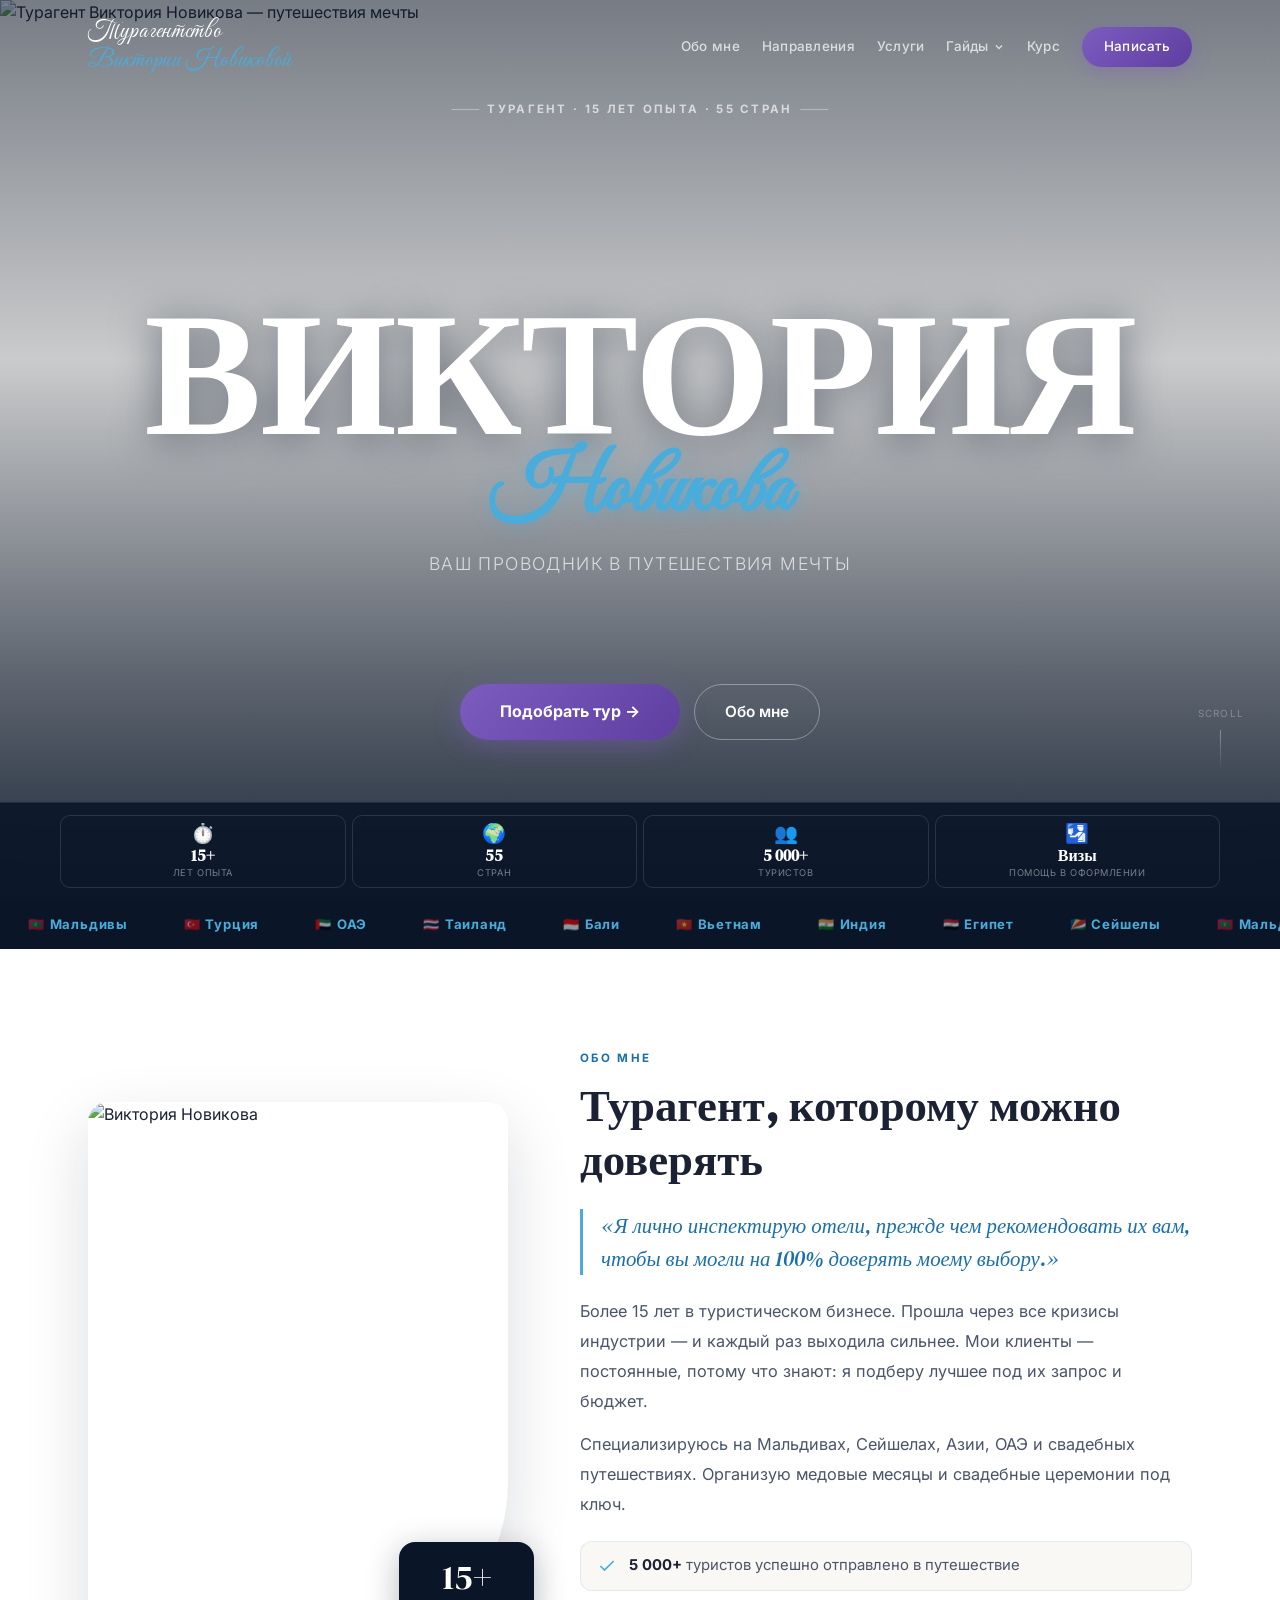
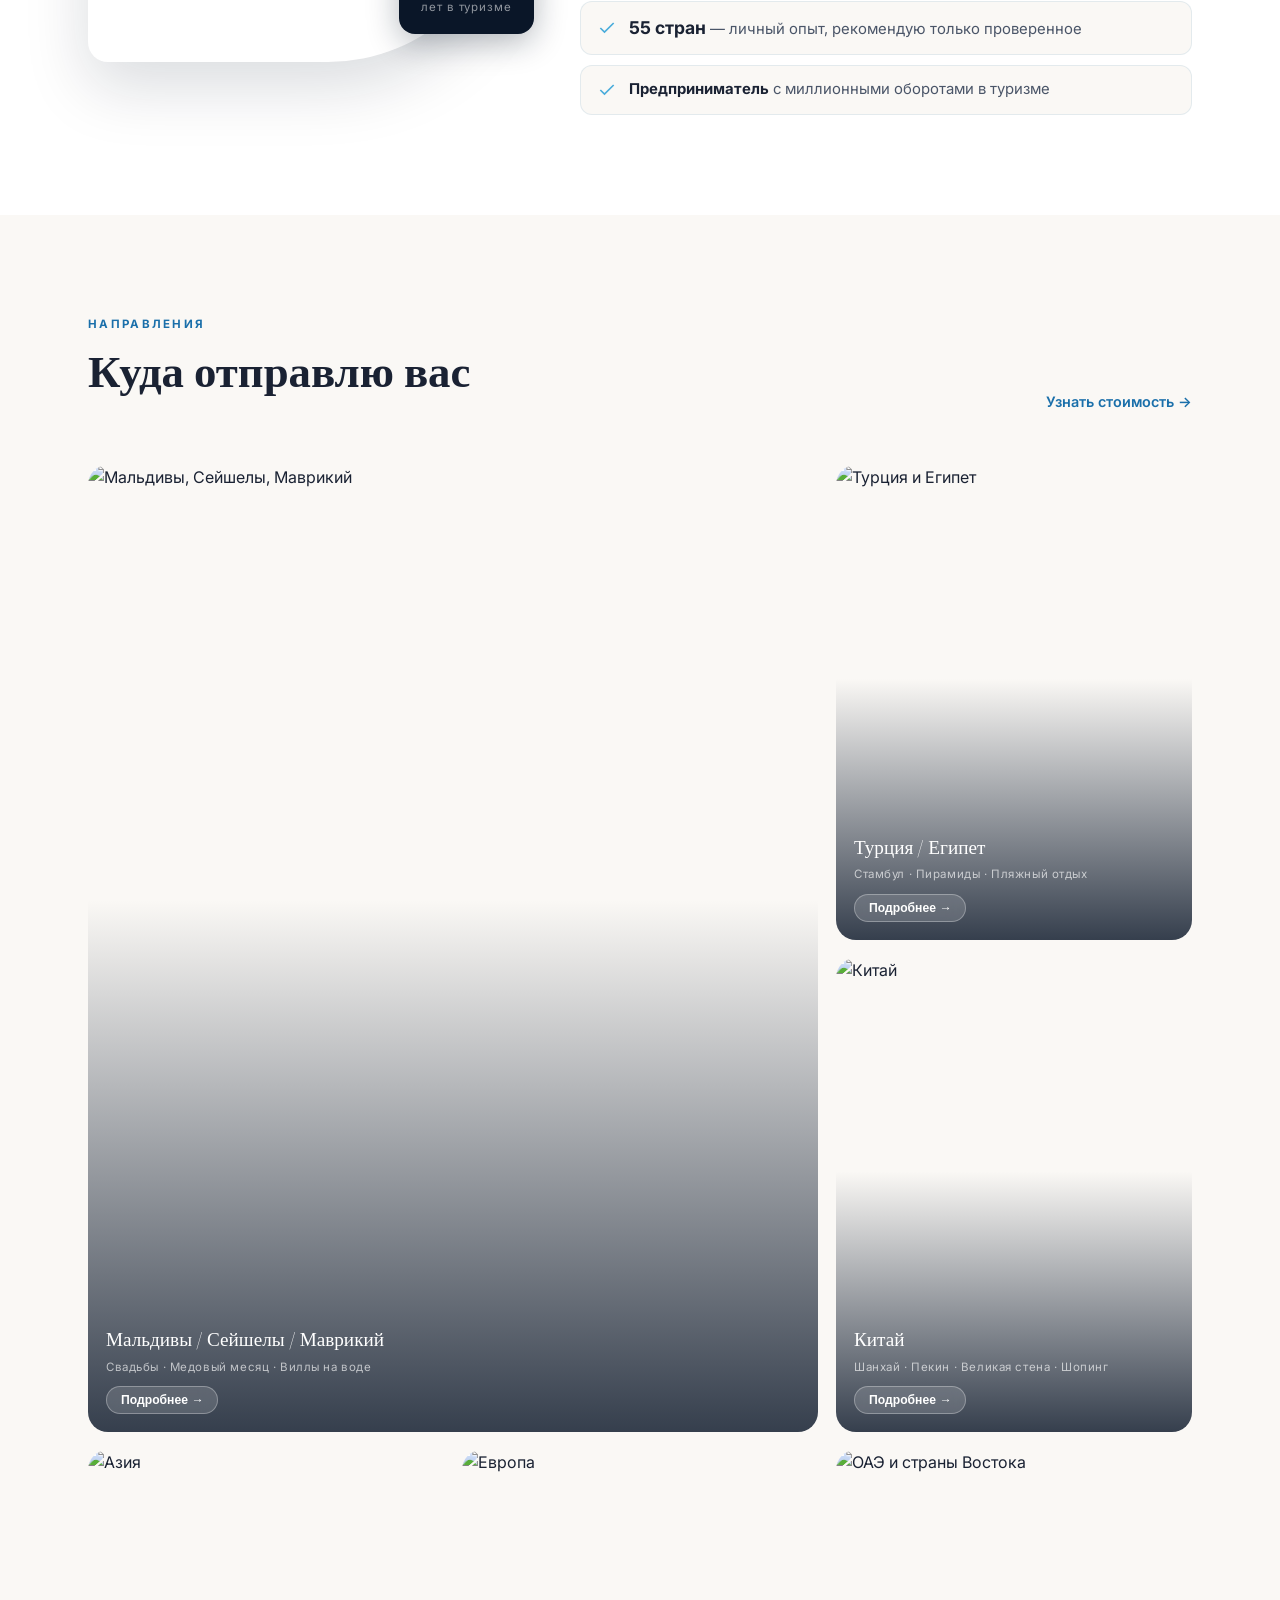
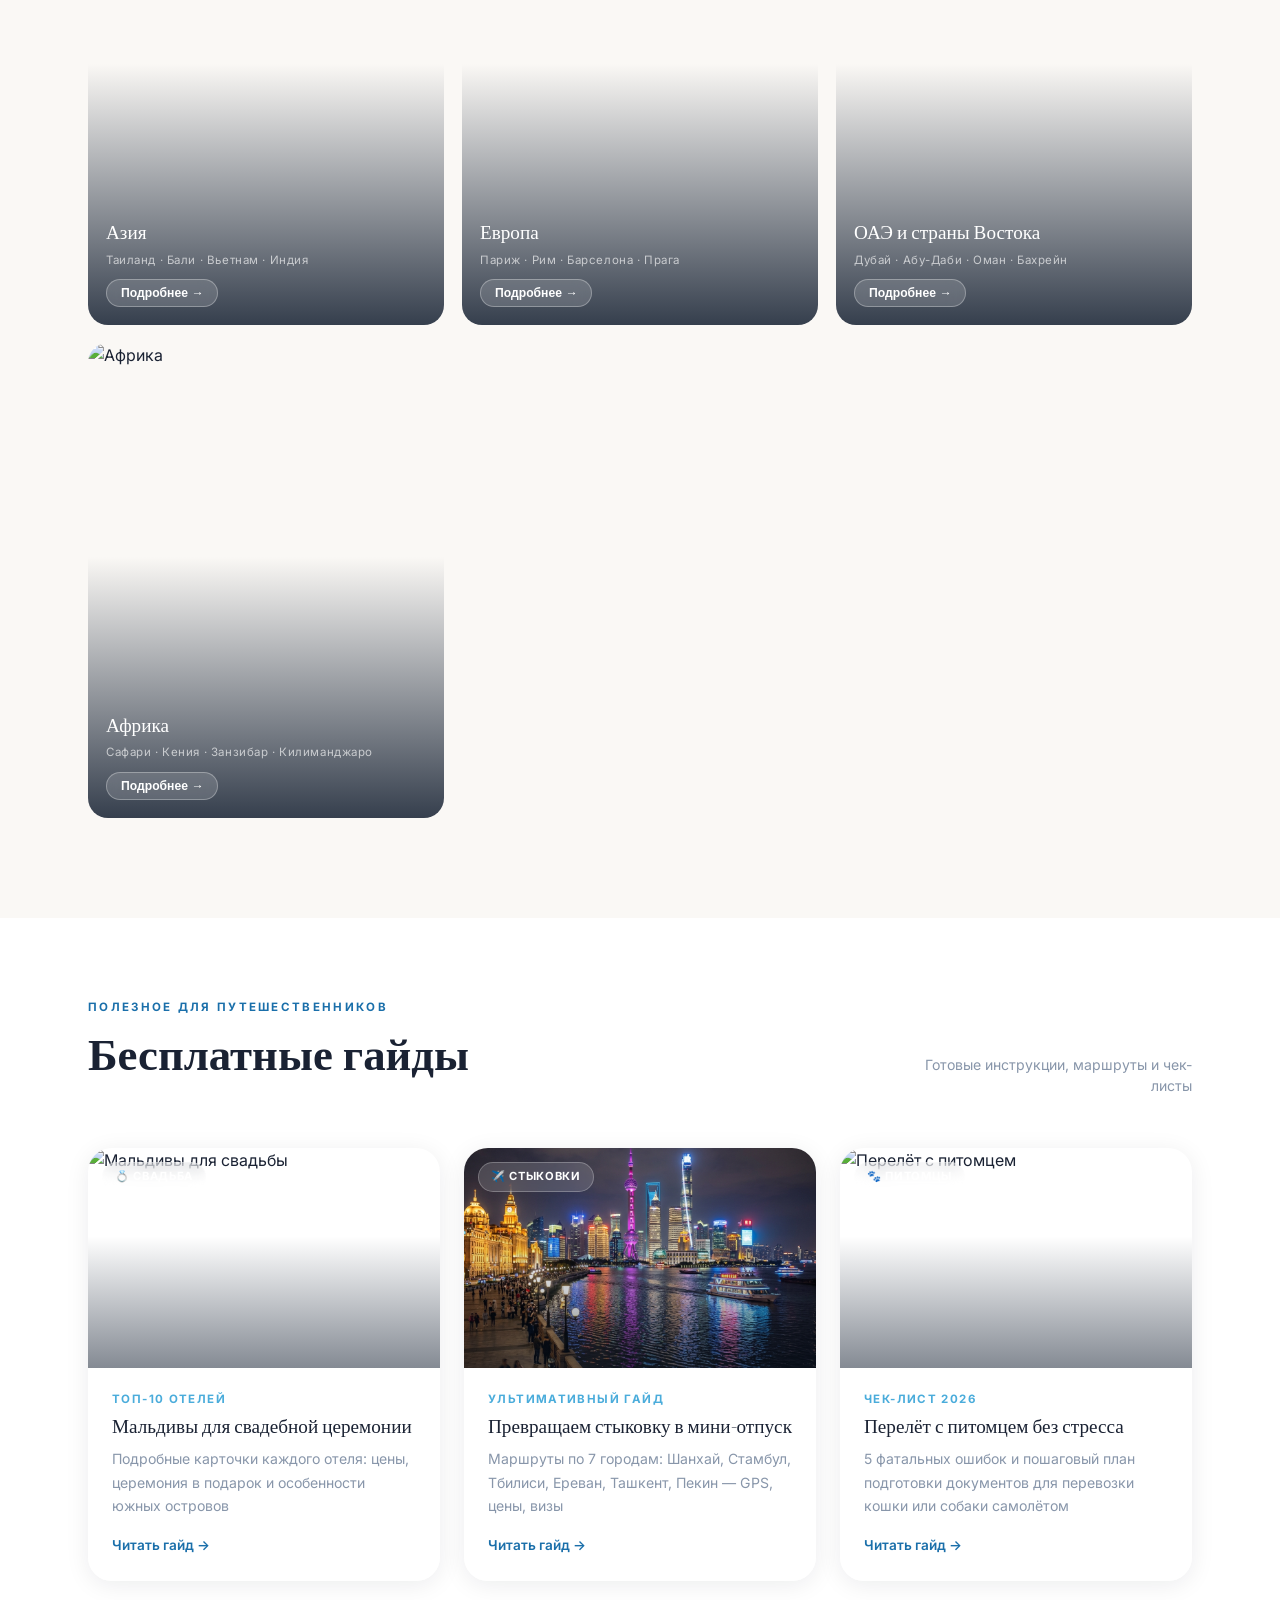
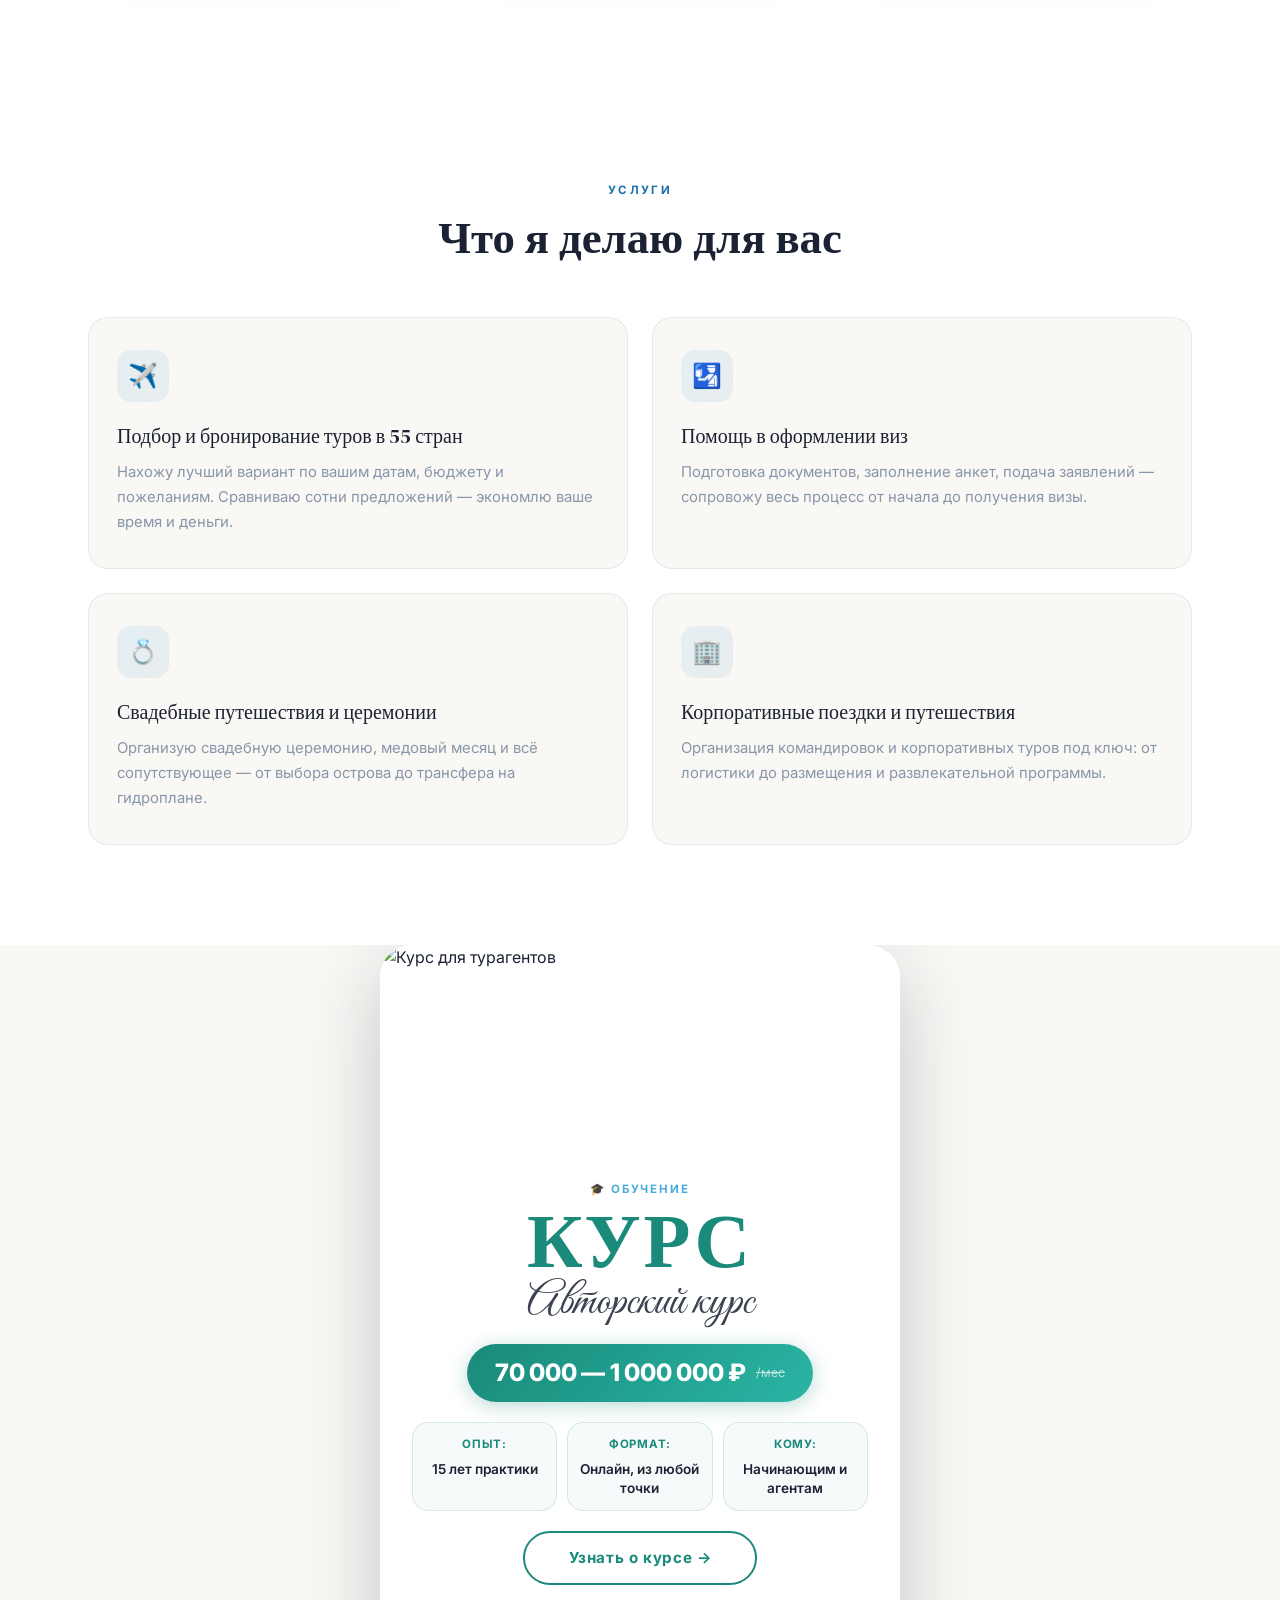
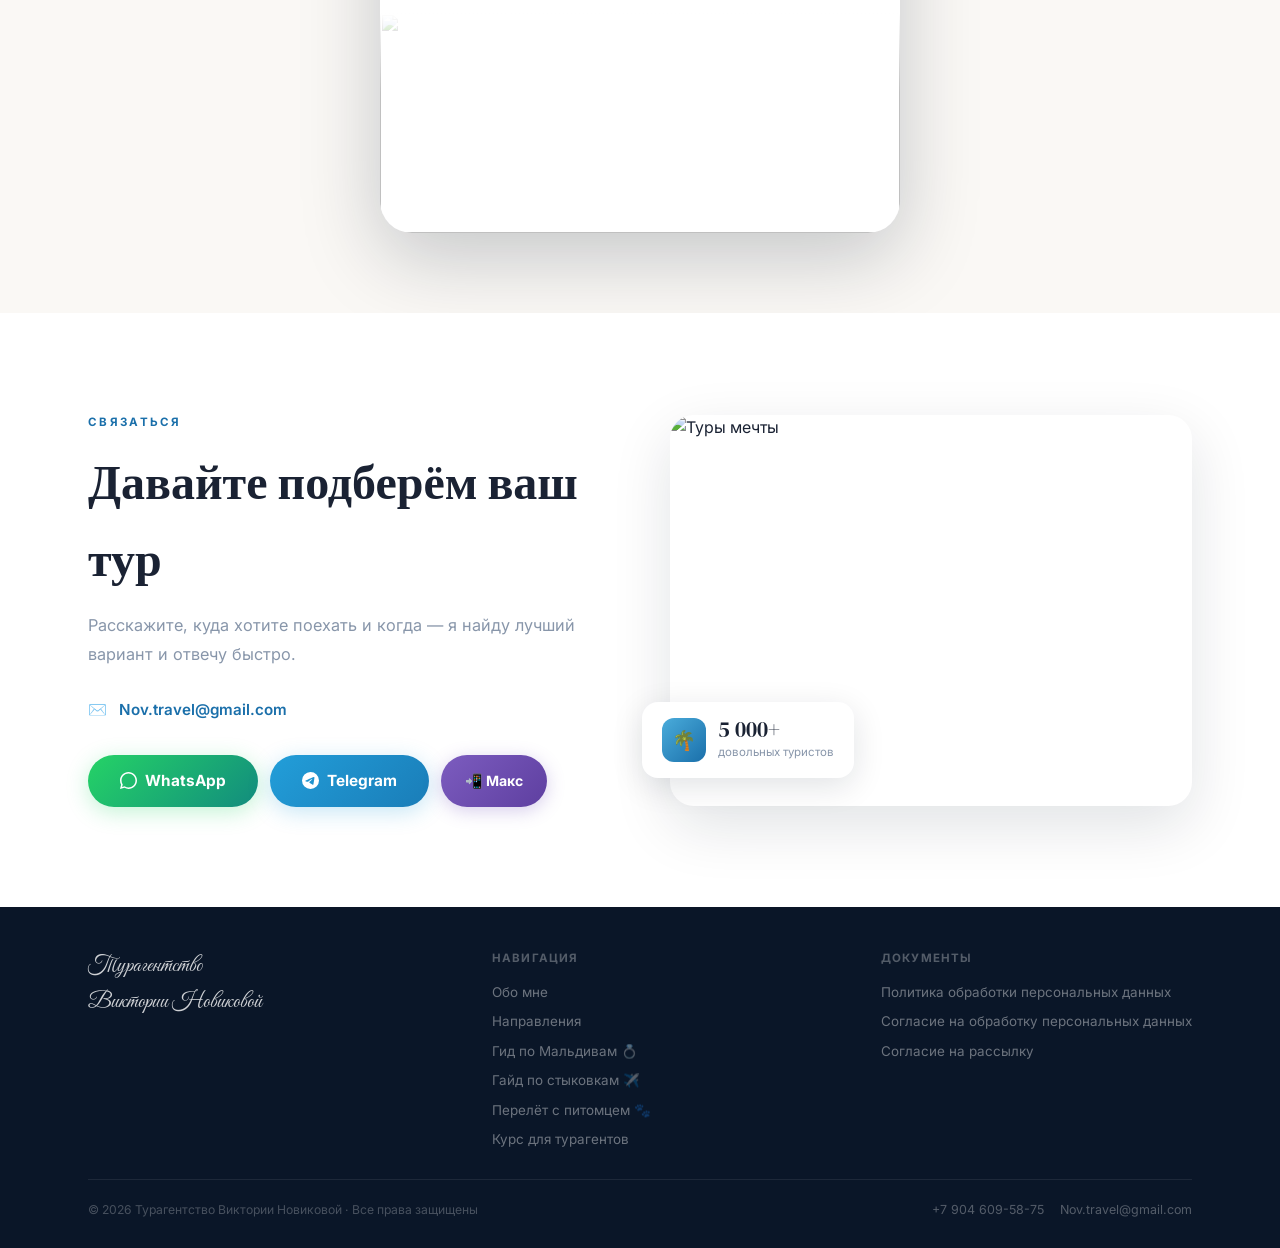
==== index.html @ 4fb882dd "Add files via upload" ====
<!DOCTYPE html>
<html lang="ru">
<head>
<meta charset="UTF-8">
<meta name="viewport" content="width=device-width,initial-scale=1.0">
<title>VIK TOURS — Виктория Новикова · Турагент</title>
<meta name="description" content="Виктория Новикова — турагент с 15-летним опытом. Мальдивы, Азия, ОАЭ, свадебные туры. Подбор и бронирование туров онлайн.">
<link rel="preconnect" href="https://fonts.googleapis.com">
<link rel="preconnect" href="https://fonts.gstatic.com" crossorigin>
<link href="https://fonts.googleapis.com/css2?family=DM+Serif+Display:ital@0;1&family=Inter:wght@300;400;500;600;700&family=Great+Vibes&display=swap" rel="stylesheet">
<style>
/* ===== RESET & TOKENS ===== */
*,*::before,*::after{box-sizing:border-box;margin:0;padding:0}
html{scroll-behavior:smooth;}
:root{
  --navy:#0a1628;
  --navy2:#112240;
  --blue:#1a6faa;
  --sky:#4AACDB;
  --teal:#14b8a6;
  --gold:#d4974a;
  --cream:#faf8f5;
  --off:#f2efe9;
  --white:#ffffff;
  --text:#1a2233;
  --mid:#4a5568;
  --muted:#8896aa;
  --purple:#7c5cbf;
  --ease:cubic-bezier(.25,.46,.45,.94);
  --r:20px;
}
body{font-family:'Inter',sans-serif;background:var(--cream);color:var(--text);overflow-x:hidden;line-height:1.6;}
img{display:block;max-width:100%;}
a{text-decoration:none;color:inherit;}
ul{list-style:none;}
.container{max-width:1160px;margin:0 auto;padding:0 28px;}

/* ===== NAVBAR ===== */
nav{position:fixed;top:0;left:0;right:0;z-index:200;padding:18px 0;transition:.35s var(--ease);}
nav.scrolled{background:rgba(10,22,40,.92);backdrop-filter:blur(14px);box-shadow:0 2px 24px rgba(0,0,0,.2);padding:12px 0;}
.nav-inner{display:flex;align-items:center;justify-content:space-between;}
.nav-logo{font-family:'Great Vibes',cursive;font-size:1.5rem;color:#fff;letter-spacing:.03em;line-height:1.2;max-width:220px;}
.nav-logo em{color:var(--sky);font-style:normal;}
.nav-links{display:flex;align-items:center;gap:22px;}
.nav-links > a{font-size:.84rem;font-weight:500;color:rgba(255,255,255,.72);letter-spacing:.02em;transition:.25s;white-space:nowrap;}
.nav-links > a:hover{color:#fff;}
/* Dropdown - JS-based */
.nav-dropdown{position:relative;}
.nav-dropdown-trigger{font-size:.84rem;font-weight:500;color:rgba(255,255,255,.72);letter-spacing:.02em;transition:.25s;cursor:pointer;display:flex;align-items:center;gap:4px;white-space:nowrap;padding:6px 0;user-select:none;}
.nav-dropdown-trigger:hover,.nav-dropdown.open .nav-dropdown-trigger{color:#fff;}
.nav-dropdown-trigger svg{width:12px;height:12px;transition:.25s;}
.nav-dropdown.open .nav-dropdown-trigger svg{transform:rotate(180deg);}
.nav-dropdown-menu{position:absolute;top:calc(100% + 8px);left:50%;transform:translateX(-50%) translateY(-6px);min-width:200px;background:rgba(10,22,40,.96);backdrop-filter:blur(20px);border:1px solid rgba(255,255,255,.1);border-radius:16px;padding:8px;opacity:0;pointer-events:none;transition:.25s var(--ease);box-shadow:0 16px 48px rgba(0,0,0,.4);}
.nav-dropdown.open .nav-dropdown-menu{opacity:1;pointer-events:auto;transform:translateX(-50%) translateY(0);}
.nav-dropdown-menu a{display:flex;align-items:center;gap:10px;padding:10px 14px;border-radius:10px;font-size:.84rem;color:rgba(255,255,255,.72);transition:.2s;white-space:nowrap;}
.nav-dropdown-menu a:hover{background:rgba(255,255,255,.08);color:#fff;}
.nav-dropdown-menu a .dd-icon{font-size:1rem;width:26px;text-align:center;}
.nav-btn{padding:9px 22px;border-radius:50px;background:linear-gradient(135deg,var(--purple),#5e3fa0);color:#fff!important;font-weight:700;font-size:.82rem;box-shadow:0 4px 18px rgba(124,92,191,.4);transition:.3s var(--ease)!important;white-space:nowrap;}
.nav-btn:hover{box-shadow:0 8px 28px rgba(124,92,191,.55);transform:translateY(-1px);}
.nav-burger{display:none;flex-direction:column;gap:5px;cursor:pointer;}
.nav-burger span{width:22px;height:2px;background:#fff;border-radius:2px;transition:.3s;}

/* ===== HERO ===== */
/* ===== HERO — Bali poster style ===== */
.hero{position:relative;height:100vh;min-height:700px;display:flex;flex-direction:column;justify-content:space-between;overflow:hidden;}
.hero-bg{position:absolute;inset:0;}
.hero-bg img{width:100%;height:100%;object-fit:cover;object-position:center 30%;}
.hero-bg::after{content:'';position:absolute;inset:0;background:linear-gradient(180deg,rgba(10,22,40,.55) 0%,rgba(10,22,40,.2) 40%,rgba(10,22,40,.65) 75%,rgba(10,22,40,.92) 100%);}

/* Top label */
.hero-eyebrow{position:absolute;top:100px;left:50%;transform:translateX(-50%);z-index:3;display:inline-flex;align-items:center;gap:8px;font-size:.72rem;font-weight:700;letter-spacing:.2em;text-transform:uppercase;color:rgba(255,255,255,.65);white-space:nowrap;}
.hero-eyebrow::before,.hero-eyebrow::after{content:'';width:28px;height:1px;background:rgba(255,255,255,.35);}

/* Giant name */
.hero-name-wrap{position:absolute;top:50%;left:50%;transform:translate(-50%,-55%);z-index:3;text-align:center;width:100%;padding:0 20px;}
.hero-name-giant{font-family:'DM Serif Display',serif;font-size:clamp(5rem,14vw,11rem);font-weight:700;color:#fff;line-height:.9;letter-spacing:-.01em;text-transform:uppercase;text-shadow:0 4px 40px rgba(10,22,40,.5);display:block;}
.hero-name-cursive{font-family:'Great Vibes',cursive;font-size:clamp(2.5rem,7vw,5rem);color:var(--sky);line-height:1.1;display:block;margin-top:-4px;text-shadow:0 2px 20px rgba(74,172,219,.4);}
.hero-role-poster{font-size:clamp(.85rem,1.6vw,1.1rem);font-weight:300;color:rgba(255,255,255,.7);letter-spacing:.08em;margin-top:14px;text-transform:uppercase;}

/* CTA buttons */
.hero-btns-poster{position:absolute;bottom:160px;left:50%;transform:translateX(-50%);z-index:3;display:flex;gap:14px;flex-wrap:wrap;justify-content:center;}
.btn-hero-primary{display:inline-flex;align-items:center;gap:8px;padding:15px 40px;border-radius:50px;font-weight:700;font-size:1rem;background:linear-gradient(135deg,var(--purple),#5e3fa0);color:#fff;box-shadow:0 6px 26px rgba(124,92,191,.42);transition:.3s var(--ease);border:none;cursor:pointer;text-decoration:none;}
.btn-hero-primary:hover{transform:translateY(-3px);box-shadow:0 12px 36px rgba(124,92,191,.56);}
.btn-hero-outline{display:inline-flex;align-items:center;gap:8px;padding:14px 30px;border-radius:50px;font-weight:600;font-size:.96rem;color:#fff;border:1.5px solid rgba(255,255,255,.35);transition:.3s var(--ease);text-decoration:none;}
.btn-hero-outline:hover{border-color:#fff;background:rgba(255,255,255,.08);}

/* Feature strip — bottom */
.hero-feat-strip{position:absolute;bottom:0;left:0;right:0;z-index:4;background:rgba(10,22,40,.9);backdrop-filter:blur(12px);border-top:1px solid rgba(255,255,255,.08);padding:12px 16px;}
.hero-feat-inner{max-width:1160px;margin:0 auto;display:flex;align-items:center;gap:6px;justify-content:space-between;}
.hero-feat-card{display:flex;flex-direction:column;align-items:center;gap:4px;flex:1;padding:8px 8px;border:1px solid rgba(255,255,255,.12);border-radius:10px;transition:.25s;min-width:0;}
.hero-feat-card:hover{background:rgba(255,255,255,.06);border-color:rgba(255,255,255,.22);}
.hero-feat-icon{font-size:1.2rem;line-height:1;}
.hero-feat-val{font-family:'DM Serif Display',serif;font-size:1rem;font-weight:700;color:#fff;line-height:1;white-space:nowrap;}
.hero-feat-label{font-size:.58rem;color:rgba(255,255,255,.45);letter-spacing:.06em;text-transform:uppercase;text-align:center;line-height:1.3;}

/* Scroll hint */
.hero-scroll{position:absolute;bottom:130px;right:36px;z-index:3;display:flex;flex-direction:column;align-items:center;gap:8px;color:rgba(255,255,255,.3);font-size:.62rem;letter-spacing:.12em;text-transform:uppercase;}
.scroll-line{width:1px;height:40px;background:linear-gradient(to bottom,rgba(255,255,255,.35),transparent);animation:scrollAnim 2s ease-in-out infinite;}
@keyframes scrollAnim{0%,100%{opacity:.4;transform:scaleY(1)}50%{opacity:1;transform:scaleY(0.6)}}

/* ===== TICKER ===== */
.ticker-wrap{background:var(--navy);padding:14px 0;overflow:hidden;position:relative;z-index:1;}
.ticker-inner{display:flex;gap:0;white-space:nowrap;animation:ticker 28s linear infinite;}
.ticker-inner span{font-size:.82rem;font-weight:500;color:rgba(255,255,255,.55);padding:0 28px;letter-spacing:.06em;}
.ticker-inner span b{color:var(--sky);}
@keyframes ticker{from{transform:translateX(0)}to{transform:translateX(-50%)}}

/* ===== SECTION COMMONS ===== */
section{position:relative;z-index:1;}
.s-eyebrow{font-size:.72rem;font-weight:700;letter-spacing:.2em;text-transform:uppercase;color:var(--blue);margin-bottom:12px;}
.s-title{font-family:'DM Serif Display',serif;font-size:clamp(1.8rem,3.5vw,2.8rem);color:var(--text);line-height:1.2;margin-bottom:14px;}
.s-sub{font-size:1.02rem;color:var(--muted);max-width:540px;line-height:1.75;}
.fade-up{opacity:0;transform:translateY(28px);transition:opacity .65s ease,transform .65s ease;}
.fade-up.in{opacity:1;transform:translateY(0);}

/* ===== ABOUT ===== */
.about-sec{padding:100px 0;background:var(--white);}
.about-grid{display:grid;grid-template-columns:420px 1fr;gap:72px;align-items:center;}
.about-img-wrap{position:relative;}
.about-img{width:100%;aspect-ratio:3/4;object-fit:cover;border-radius:var(--r) var(--r) 180px var(--r);box-shadow:0 24px 64px rgba(10,22,40,.15);}
.about-badge{position:absolute;bottom:28px;right:-26px;background:var(--navy);border-radius:16px;padding:18px 22px;display:flex;flex-direction:column;align-items:center;box-shadow:0 8px 32px rgba(10,22,40,.3);}
.about-badge-num{font-family:'DM Serif Display',serif;font-size:2.2rem;color:#fff;line-height:1;}
.about-badge-txt{font-size:.72rem;color:rgba(255,255,255,.55);letter-spacing:.08em;margin-top:2px;}
.about-text blockquote{font-family:'DM Serif Display',serif;font-style:italic;font-size:1.3rem;color:var(--blue);border-left:3px solid var(--sky);padding-left:18px;margin:22px 0;line-height:1.6;}
.about-text p{font-size:1.02rem;color:var(--mid);line-height:1.82;margin-bottom:14px;}
.creds{display:flex;flex-direction:column;gap:10px;margin-top:22px;}
.cred{display:flex;align-items:center;gap:12px;padding:12px 16px;background:var(--cream);border:1px solid rgba(26,111,170,.1);border-radius:12px;font-size:.93rem;color:var(--mid);}
.cred svg{flex-shrink:0;color:var(--sky);}
.cred strong{color:var(--text);}

/* ===== DESTINATIONS ===== */
.dest-sec{padding:100px 0;background:var(--cream);}
.dest-head{display:flex;align-items:flex-end;justify-content:space-between;margin-bottom:52px;flex-wrap:wrap;gap:16px;}
.dest-grid{display:grid;grid-template-columns:repeat(3,1fr);gap:18px;}
.dest-card{position:relative;border-radius:var(--r);overflow:hidden;cursor:pointer;}
.dest-card img{width:100%;aspect-ratio:3/4;object-fit:cover;transition:transform .55s var(--ease);}
.dest-card:hover img{transform:scale(1.07);}
.dest-card::after{content:'';position:absolute;inset:0;background:linear-gradient(to top,rgba(10,22,40,.82) 0%,transparent 55%);}
.dest-card-body{position:absolute;bottom:0;left:0;right:0;z-index:2;padding:20px 18px 18px;}
.dest-name{font-family:'DM Serif Display',serif;font-size:1.2rem;color:#fff;margin-bottom:3px;}
.dest-tag{font-size:.72rem;color:rgba(255,255,255,.65);letter-spacing:.05em;margin-bottom:10px;}
.dest-card.large{grid-column:span 2;grid-row:span 2;}
.dest-card.large img{aspect-ratio:auto;height:100%;}
.dest-card:hover .dest-cta{opacity:1;transform:translateY(0);}
.dest-cta{position:absolute;top:14px;right:14px;z-index:3;background:rgba(255,255,255,.15);backdrop-filter:blur(6px);border:1px solid rgba(255,255,255,.25);color:#fff;font-size:.72rem;font-weight:600;padding:5px 12px;border-radius:50px;opacity:0;transform:translateY(-6px);transition:.3s var(--ease);}
.dest-btn{display:inline-flex;align-items:center;gap:5px;background:rgba(255,255,255,.15);backdrop-filter:blur(8px);border:1px solid rgba(255,255,255,.3);color:#fff;font-size:.76rem;font-weight:600;padding:6px 14px;border-radius:50px;cursor:pointer;transition:.25s var(--ease);z-index:3;position:relative;}
.dest-btn:hover{background:rgba(255,255,255,.28);border-color:rgba(255,255,255,.6);}
/* ===== DESTINATION MODAL ===== */
.dest-modal-overlay{position:fixed;inset:0;background:rgba(10,22,40,.75);backdrop-filter:blur(8px);z-index:1000;display:flex;align-items:center;justify-content:center;padding:20px;opacity:0;pointer-events:none;transition:.3s var(--ease);}
.dest-modal-overlay.open{opacity:1;pointer-events:auto;}
.dest-modal{background:#fff;border-radius:28px;max-width:620px;width:100%;max-height:90vh;overflow-y:auto;box-shadow:0 32px 80px rgba(10,22,40,.3);transform:translateY(24px) scale(.97);transition:.35s var(--ease);}
.dest-modal-overlay.open .dest-modal{transform:translateY(0) scale(1);}
.dest-modal-hero{position:relative;height:220px;overflow:hidden;border-radius:28px 28px 0 0;}
.dest-modal-hero img{width:100%;height:100%;object-fit:cover;}
.dest-modal-hero::after{content:'';position:absolute;inset:0;background:linear-gradient(to top,rgba(10,22,40,.7) 0%,transparent 60%);}
.dest-modal-hero-text{position:absolute;bottom:20px;left:24px;z-index:1;}
.dest-modal-hero-text h3{font-family:'DM Serif Display',serif;font-size:1.8rem;color:#fff;margin-bottom:3px;}
.dest-modal-hero-text span{font-size:.76rem;color:rgba(255,255,255,.7);}
.dest-modal-close{position:absolute;top:14px;right:14px;z-index:2;width:36px;height:36px;background:rgba(255,255,255,.2);backdrop-filter:blur(6px);border:none;border-radius:50%;color:#fff;font-size:1.1rem;cursor:pointer;display:flex;align-items:center;justify-content:center;transition:.2s;}
.dest-modal-close:hover{background:rgba(255,255,255,.35);}
.dest-modal-body{padding:28px 28px 32px;}
.dest-modal-tags{display:flex;flex-wrap:wrap;gap:8px;margin-bottom:18px;}
.dest-modal-tags span{background:var(--cream);border:1px solid rgba(26,111,170,.15);border-radius:50px;padding:4px 12px;font-size:.78rem;color:var(--mid);}
.dest-modal-body p{font-size:.975rem;color:var(--mid);line-height:1.78;margin-bottom:14px;}
.dest-modal-body ul{margin:0 0 18px 0;padding-left:20px;display:flex;flex-direction:column;gap:6px;}
.dest-modal-body ul li{font-size:.93rem;color:var(--mid);line-height:1.6;}
.dest-modal-btns{display:flex;gap:10px;flex-wrap:wrap;margin-top:20px;}
.btn-dm-wa{display:inline-flex;align-items:center;gap:8px;padding:12px 24px;border-radius:50px;font-weight:700;font-size:.9rem;background:linear-gradient(135deg,#25d366,#128c7e);color:#fff;box-shadow:0 4px 18px rgba(37,211,102,.28);transition:.3s;}
.btn-dm-tg{display:inline-flex;align-items:center;gap:8px;padding:12px 24px;border-radius:50px;font-weight:700;font-size:.9rem;background:linear-gradient(135deg,#229ed9,#1a7db8);color:#fff;box-shadow:0 4px 18px rgba(34,158,217,.26);transition:.3s;}
.btn-dm-wa:hover,.btn-dm-tg:hover{transform:translateY(-2px);opacity:.92;}

/* ===== GUIDES SECTION ===== */
.guides-sec{padding:80px 0 100px;background:var(--white);}
.guides-grid{display:grid;grid-template-columns:repeat(3,1fr);gap:24px;margin-top:52px;}
.guide-card{position:relative;border-radius:24px;overflow:hidden;display:flex;flex-direction:column;text-decoration:none;transition:.35s var(--ease);box-shadow:0 4px 24px rgba(10,22,40,.08);}
.guide-card:hover{transform:translateY(-6px);box-shadow:0 16px 48px rgba(10,22,40,.15);}
.guide-card-img{position:relative;overflow:hidden;flex-shrink:0;}
.guide-card-img img{width:100%;aspect-ratio:16/10;object-fit:cover;transition:transform .55s var(--ease);}
.guide-card:hover .guide-card-img img{transform:scale(1.06);}
.guide-card-img::after{content:'';position:absolute;inset:0;background:linear-gradient(to bottom,transparent 40%,rgba(10,22,40,.5) 100%);}
.guide-badge{position:absolute;top:14px;left:14px;z-index:2;background:rgba(255,255,255,.15);backdrop-filter:blur(8px);border:1px solid rgba(255,255,255,.25);color:#fff;font-size:.7rem;font-weight:700;padding:5px 12px;border-radius:50px;letter-spacing:.06em;text-transform:uppercase;}
.guide-card-body{padding:22px 24px 24px;background:#fff;flex:1;display:flex;flex-direction:column;gap:6px;}
.guide-tag{font-size:.72rem;font-weight:700;letter-spacing:.12em;text-transform:uppercase;color:var(--sky);}
.guide-title{font-family:'DM Serif Display',serif;font-size:1.2rem;color:var(--text);line-height:1.3;}
.guide-desc{font-size:.88rem;color:var(--muted);line-height:1.65;margin-top:2px;flex:1;}
.guide-link{display:inline-flex;align-items:center;gap:6px;margin-top:12px;font-size:.85rem;font-weight:600;color:var(--blue);transition:.2s;}
.guide-card:hover .guide-link{gap:10px;}

/* ===== SERVICES ===== */
.services-sec{padding:100px 0;background:var(--white);}
.services-grid{display:grid;grid-template-columns:repeat(2,1fr);gap:24px;margin-top:52px;}
.svc-card{background:var(--cream);border:1px solid rgba(26,111,170,.1);border-radius:var(--r);padding:32px 28px;transition:.35s var(--ease);}
.svc-card:hover{transform:translateY(-6px);box-shadow:0 16px 48px rgba(26,111,170,.1);border-color:rgba(74,172,219,.35);}
.svc-icon{width:52px;height:52px;border-radius:14px;background:linear-gradient(135deg,rgba(74,172,219,.12),rgba(26,111,170,.08));display:flex;align-items:center;justify-content:center;font-size:1.5rem;margin-bottom:18px;}
.svc-title{font-family:'DM Serif Display',serif;font-size:1.25rem;color:var(--text);margin-bottom:8px;}
.svc-text{font-size:.93rem;color:var(--muted);line-height:1.7;}

/* ===== MALDIVES BANNER ===== */
.maldives-ban{margin:0 0 0;padding:100px 0;background:var(--cream);}
.maldives-inner{background:linear-gradient(135deg,var(--navy),var(--navy2));border-radius:28px;padding:60px 56px;display:grid;grid-template-columns:1fr 1fr;gap:48px;align-items:center;position:relative;overflow:hidden;}
.maldives-inner::before{content:'';position:absolute;right:0;top:0;bottom:0;width:50%;background:url('img/hero.png') center/cover;opacity:.22;border-radius:0 28px 28px 0;}
.maldives-inner::after{content:'';position:absolute;inset:0;background:linear-gradient(90deg,var(--navy) 40%,transparent 100%);}
.maldives-text{position:relative;z-index:1;}
.maldives-eyebrow{font-size:.72rem;font-weight:700;letter-spacing:.2em;text-transform:uppercase;color:var(--sky);margin-bottom:12px;}
.maldives-title{font-family:'DM Serif Display',serif;font-size:clamp(1.8rem,3vw,2.6rem);color:#fff;line-height:1.2;margin-bottom:14px;}
.maldives-desc{font-size:.98rem;color:rgba(255,255,255,.6);line-height:1.75;margin-bottom:28px;max-width:400px;}
.btn-mald{display:inline-flex;align-items:center;gap:8px;padding:14px 32px;border-radius:50px;font-weight:700;font-size:.96rem;background:linear-gradient(135deg,var(--sky),var(--blue));color:#fff;box-shadow:0 6px 24px rgba(74,172,219,.3);transition:.3s var(--ease);}
.btn-mald:hover{transform:translateY(-2px);box-shadow:0 10px 32px rgba(74,172,219,.48);}
.maldives-cards{position:relative;z-index:1;display:grid;grid-template-columns:1fr 1fr;gap:14px;}
.m-card{background:rgba(255,255,255,.07);backdrop-filter:blur(4px);border:1px solid rgba(255,255,255,.1);border-radius:14px;padding:18px 16px;}
.m-card-icon{font-size:1.5rem;margin-bottom:8px;}
.m-card-title{font-size:.92rem;font-weight:600;color:#fff;margin-bottom:4px;}
.m-card-sub{font-size:.79rem;color:rgba(255,255,255,.5);}

/* ===== COURSE BANNER ===== */
.course-ban{padding:0 0 100px;}
.course-inner{background:linear-gradient(135deg,rgba(124,92,191,.08),rgba(26,111,170,.06));border:1.5px solid rgba(124,92,191,.2);border-radius:28px;padding:60px 56px;display:flex;align-items:center;gap:48px;position:relative;overflow:hidden;}
.course-inner::before{content:'🎓';position:absolute;right:56px;bottom:-16px;font-size:8rem;opacity:.07;pointer-events:none;}
.course-text{flex:1;}
.course-eyebrow{font-size:.72rem;font-weight:700;letter-spacing:.2em;text-transform:uppercase;color:var(--purple);margin-bottom:12px;}
.course-title{font-family:'DM Serif Display',serif;font-size:clamp(1.6rem,2.8vw,2.3rem);color:var(--text);line-height:1.25;margin-bottom:12px;}
.course-desc{font-size:.98rem;color:var(--muted);line-height:1.72;max-width:500px;}
.btn-course-cta{display:inline-flex;align-items:center;gap:8px;padding:15px 36px;border-radius:50px;font-weight:700;font-size:.98rem;background:linear-gradient(135deg,var(--purple),#5e3fa0);color:#fff;box-shadow:0 6px 26px rgba(124,92,191,.32);transition:.3s var(--ease);white-space:nowrap;border:none;cursor:pointer;flex-shrink:0;}
.btn-course-cta:hover{transform:translateY(-2px);box-shadow:0 10px 36px rgba(124,92,191,.5);}

/* ===== HOT DEAL BANNER ===== */
.hotdeal-ban{position:relative;max-width:520px;margin:0 auto 80px;font-family:'Inter',sans-serif;border-radius:32px;overflow:hidden;box-shadow:0 24px 80px rgba(10,22,40,.22);background:#fff;}
.hotdeal-photo{position:relative;width:100%;height:220px;overflow:hidden;flex-shrink:0;}
.hotdeal-photo img{width:100%;height:100%;object-fit:cover;object-position:center;}
.hotdeal-photo-fog{position:absolute;left:0;right:0;height:80px;pointer-events:none;}
.hotdeal-photo-fog-bottom{bottom:0;background:linear-gradient(to bottom,transparent,#fff);}
.hotdeal-photo-fog-top{top:0;background:linear-gradient(to top,transparent,#fff);}
.hotdeal-card{background:#fff;padding:10px 32px 28px;text-align:center;position:relative;}
.hotdeal-label{display:inline-flex;align-items:center;gap:6px;font-size:.72rem;font-weight:700;letter-spacing:.16em;text-transform:uppercase;color:var(--sky);margin-bottom:4px;}
.hotdeal-dest{font-family:'DM Serif Display',serif;font-size:clamp(2.8rem,8vw,4.8rem);font-weight:700;color:#1a8a7a;letter-spacing:.04em;line-height:1;text-transform:uppercase;margin-bottom:0;}
.hotdeal-cursive{font-family:'Great Vibes',cursive;font-size:clamp(2rem,6vw,2.8rem);color:#1a2233;line-height:1.1;margin-bottom:16px;opacity:.85;}
.hotdeal-price-row{display:flex;justify-content:center;margin-bottom:20px;}
.hotdeal-price-pill{display:inline-flex;align-items:center;gap:10px;background:linear-gradient(135deg,#1a8a7a,#2ab5a5);border-radius:50px;padding:10px 28px;box-shadow:0 4px 20px rgba(26,138,122,.3);}
.hotdeal-price-new{font-size:1.5rem;font-weight:800;color:#fff;letter-spacing:-.01em;}
.hotdeal-price-old{font-size:1rem;color:rgba(255,255,255,.65);text-decoration:line-through;}
.hotdeal-info-grid{display:grid;grid-template-columns:repeat(3,1fr);gap:10px;margin-bottom:20px;}
.hotdeal-info-card{background:#f7fafa;border:1.5px solid rgba(26,138,122,.15);border-radius:16px;padding:12px 10px;text-align:center;}
.hotdeal-info-label{font-size:.72rem;font-weight:700;color:#1a8a7a;letter-spacing:.06em;text-transform:uppercase;margin-bottom:6px;}
.hotdeal-info-val{font-size:.85rem;font-weight:600;color:var(--text);line-height:1.4;}
.hotdeal-cta-btn{display:inline-flex;align-items:center;justify-content:center;padding:13px 44px;border-radius:50px;border:2px solid #1a8a7a;color:#1a8a7a;font-size:.95rem;font-weight:700;text-decoration:none;letter-spacing:.04em;transition:.3s var(--ease);}
.hotdeal-cta-btn:hover{background:#1a8a7a;color:#fff;box-shadow:0 6px 24px rgba(26,138,122,.3);}

/* ===== CTA CONTACT ===== */
.contact-sec{padding:100px 0;background:var(--white);}
.contact-inner{display:grid;grid-template-columns:1fr 1fr;gap:60px;align-items:center;}
.contact-title{font-family:'DM Serif Display',serif;font-size:clamp(2rem,4vw,3rem);color:var(--text);margin-bottom:14px;}
.contact-desc{font-size:1.02rem;color:var(--muted);line-height:1.75;margin-bottom:30px;}
.contact-info{display:flex;flex-direction:column;gap:12px;margin-bottom:32px;}
.contact-row{display:flex;align-items:center;gap:12px;font-size:.95rem;color:var(--mid);}
.contact-row a{color:var(--blue);font-weight:600;}
.contact-btns{display:flex;gap:12px;flex-wrap:wrap;}
.btn-wa{display:inline-flex;align-items:center;gap:8px;padding:14px 32px;border-radius:50px;font-weight:700;font-size:.96rem;background:linear-gradient(135deg,#25d366,#128c7e);color:#fff;box-shadow:0 5px 22px rgba(37,211,102,.28);transition:.3s var(--ease);}
.btn-wa:hover{transform:translateY(-2px);box-shadow:0 10px 32px rgba(37,211,102,.42);}
.btn-tg{display:inline-flex;align-items:center;gap:8px;padding:14px 32px;border-radius:50px;font-weight:700;font-size:.96rem;background:linear-gradient(135deg,#229ed9,#1a7db8);color:#fff;box-shadow:0 5px 22px rgba(34,158,217,.26);transition:.3s var(--ease);}
.btn-tg:hover{transform:translateY(-2px);box-shadow:0 10px 32px rgba(34,158,217,.4);}
.contact-visual{position:relative;}
.contact-img{width:100%;aspect-ratio:4/3;object-fit:cover;border-radius:24px;box-shadow:0 20px 60px rgba(10,22,40,.12);}
.contact-float{position:absolute;bottom:28px;left:-28px;background:#fff;border-radius:16px;padding:16px 20px;box-shadow:0 8px 32px rgba(10,22,40,.12);display:flex;align-items:center;gap:12px;}
.cf-icon{width:44px;height:44px;background:linear-gradient(135deg,var(--sky),var(--blue));border-radius:12px;display:flex;align-items:center;justify-content:center;font-size:1.2rem;flex-shrink:0;}
.cf-num{font-family:'DM Serif Display',serif;font-size:1.4rem;color:var(--text);line-height:1;}
.cf-label{font-size:.72rem;color:var(--muted);margin-top:1px;}

/* ===== FOOTER ===== */
footer{background:var(--navy);padding:42px 0 28px;}
.footer-inner{display:flex;align-items:flex-start;justify-content:space-between;flex-wrap:wrap;gap:32px;margin-bottom:28px;}
.footer-logo{font-family:'Great Vibes',cursive;font-size:1.8rem;color:rgba(255,255,255,.8);margin-bottom:8px;}
.footer-tagline{font-size:.82rem;color:rgba(255,255,255,.35);max-width:200px;line-height:1.6;}
.footer-links{display:flex;flex-direction:column;gap:8px;}
.footer-links a{font-size:.84rem;color:rgba(255,255,255,.4);transition:.25s;}
.footer-links a:hover{color:rgba(255,255,255,.8);}
.footer-bottom{border-top:1px solid rgba(255,255,255,.08);padding-top:20px;display:flex;align-items:center;justify-content:space-between;flex-wrap:wrap;gap:10px;}
.footer-copy{font-size:.76rem;color:rgba(255,255,255,.25);}

/* ===== RESPONSIVE ===== */
@media(max-width:1024px){
  .about-grid{grid-template-columns:1fr;gap:40px;}
  .about-img-wrap{max-width:380px;}
  .dest-grid{grid-template-columns:repeat(2,1fr);}
  .dest-card.large{grid-column:span 2;}
  .maldives-inner,.contact-inner{grid-template-columns:1fr;gap:36px;}
  .maldives-inner::before{display:none;}
  .services-grid{grid-template-columns:repeat(2,1fr);}
}
@media(max-width:768px){
  .nav-links{display:none;}
  .nav-burger{display:flex;}
  .about-badge{right:10px;}
  .dest-grid{grid-template-columns:1fr 1fr;}
  .services-grid{grid-template-columns:1fr;}
  .maldives-cards{grid-template-columns:1fr 1fr;}
  .course-inner{flex-direction:column;padding:36px 28px;}
  .maldives-inner{padding:36px 28px;}
  .hero-stats{gap:20px;}
  .guides-grid{grid-template-columns:1fr;}
}
@media(max-width:480px){
  .dest-grid{grid-template-columns:1fr;}
  .dest-card.large{grid-column:span 1;}
  .hero-btns,.contact-btns{flex-direction:column;}
  .maldives-cards{grid-template-columns:1fr;}
  .contact-float{display:none;}
}
</style>
</head>
<body>

<nav id="nav">
  <div class="container nav-inner">
    <a href="index.html" class="nav-logo">Турагентство<br><em>Виктории Новиковой</em></a>
    <div class="nav-links">
      <a href="#about">Обо мне</a>
      <a href="#dest">Направления</a>
      <a href="#services">Услуги</a>
      <!-- Dropdown: Гайды -->
      <div class="nav-dropdown">
        <div class="nav-dropdown-trigger">
          Гайды
          <svg viewBox="0 0 24 24" fill="none" stroke="currentColor" stroke-width="2.5"><polyline points="6 9 12 15 18 9"/></svg>
        </div>
        <div class="nav-dropdown-menu">
          <a href="maldives.html"><span class="dd-icon">🏔️</span> Мальдивы для свадьбы</a>
          <a href="transit_guide.html"><span class="dd-icon">✈️</span> Гайд по стыковкам</a>
          <a href="pets.html"><span class="dd-icon">🐾</span> Перелёт с питомцем</a>
        </div>
      </div>
      <a href="course.html">Курс</a>
      <a href="#contact" class="nav-btn">Написать</a>
    </div>
    <div class="nav-burger" id="burger"><span></span><span></span><span></span></div>
  </div>
</nav>

<!-- HERO — Bali poster style -->
<section class="hero">
  <div class="hero-bg">
    <img src="img/hero.png" alt="Турагент Виктория Новикова — путешествия мечты">
  </div>

  <!-- Top eyebrow -->
  <div class="hero-eyebrow">Турагент · 15 лет опыта · 55 стран</div>

  <!-- Giant name centered over photo -->
  <div class="hero-name-wrap">
    <h1>
      <span class="hero-name-giant">Виктория</span>
      <span class="hero-name-cursive">Новикова</span>
    </h1>
    <p class="hero-role-poster">Ваш проводник в путешествия мечты</p>
  </div>

  <!-- CTA buttons -->
  <div class="hero-btns-poster">
    <a href="#contact" class="btn-hero-primary">Подобрать тур →</a>
    <a href="#about" class="btn-hero-outline">Обо мне</a>
  </div>

  <!-- Scroll -->
  <div class="hero-scroll"><span>Scroll</span><div class="scroll-line"></div></div>

  <!-- Feature strip -->
  <div class="hero-feat-strip">
    <div class="hero-feat-inner">
      <div class="hero-feat-card">
        <div class="hero-feat-icon">⏱️</div>
        <div class="hero-feat-val">15+</div>
        <div class="hero-feat-label">лет опыта</div>
      </div>
      <div class="hero-feat-card">
        <div class="hero-feat-icon">🌍</div>
        <div class="hero-feat-val">55</div>
        <div class="hero-feat-label">стран</div>
      </div>
      <div class="hero-feat-card">
        <div class="hero-feat-icon">👥</div>
        <div class="hero-feat-val">5 000+</div>
        <div class="hero-feat-label">туристов</div>
      </div>
      
      <div class="hero-feat-card">
        <div class="hero-feat-icon">🛂</div>
        <div class="hero-feat-val">Визы</div>
        <div class="hero-feat-label">помощь в оформлении</div>
      </div>
    </div>
  </div>
</section>

<!-- TICKER -->
<div class="ticker-wrap" aria-hidden="true">
  <div class="ticker-inner">
    <span>🇲🇻 <b>Мальдивы</b></span><span>🇹🇷 <b>Турция</b></span><span>🇦🇪 <b>ОАЭ</b></span>
    <span>🇹🇭 <b>Таиланд</b></span><span>🇮🇩 <b>Бали</b></span><span>🇻🇳 <b>Вьетнам</b></span>
    <span>🇮🇳 <b>Индия</b></span><span>🇪🇬 <b>Египет</b></span><span>🇸🇨 <b>Сейшелы</b></span>
    <span>🇲🇻 <b>Мальдивы</b></span><span>🇹🇷 <b>Турция</b></span><span>🇦🇪 <b>ОАЭ</b></span>
    <span>🇹🇭 <b>Таиланд</b></span><span>🇮🇩 <b>Бали</b></span><span>🇻🇳 <b>Вьетнам</b></span>
    <span>🇮🇳 <b>Индия</b></span><span>🇪🇬 <b>Египет</b></span><span>🇸🇨 <b>Сейшелы</b></span>
  </div>
</div>

<!-- ABOUT -->
<section class="about-sec" id="about">
  <div class="container">
    <div class="about-grid">
      <div class="about-img-wrap fade-up">
        <img src="img/h2_taj_exotica.png" alt="Виктория Новикова" class="about-img">
        <div class="about-badge">
          <span class="about-badge-num">15+</span>
          <span class="about-badge-txt">лет в туризме</span>
        </div>
      </div>
      <div class="about-text fade-up">
        <div class="s-eyebrow">Обо мне</div>
        <h2 class="s-title">Турагент, которому можно доверять</h2>
        <blockquote>«Я лично инспектирую отели, прежде чем рекомендовать их вам, чтобы вы могли на 100% доверять моему выбору.»</blockquote>
        <p>Более 15 лет в туристическом бизнесе. Прошла через все кризисы индустрии — и каждый раз выходила сильнее. Мои клиенты — постоянные, потому что знают: я подберу лучшее под их запрос и бюджет.</p>
        <p>Специализируюсь на Мальдивах, Сейшелах, Азии, ОАЭ и свадебных путешествиях. Организую медовые месяцы и свадебные церемонии под ключ.</p>
        <div class="creds">
          <div class="cred">
            <svg width="20" height="20" fill="none" viewBox="0 0 24 24" stroke="currentColor" stroke-width="2"><polyline points="20 6 9 17 4 12"/></svg>
            <span><strong>5 000+</strong> туристов успешно отправлено в путешествие</span>
          </div>
          <div class="cred">
            <svg width="20" height="20" fill="none" viewBox="0 0 24 24" stroke="currentColor" stroke-width="2"><polyline points="20 6 9 17 4 12"/></svg>
            <span><strong style="font-size:1.1rem;">55 стран</strong> — личный опыт, рекомендую только проверенное</span>
          </div>
          <div class="cred">
            <svg width="20" height="20" fill="none" viewBox="0 0 24 24" stroke="currentColor" stroke-width="2"><polyline points="20 6 9 17 4 12"/></svg>
            <span><strong>Предприниматель</strong> с миллионными оборотами в туризме</span>
          </div>
        </div>
      </div>
    </div>
  </div>
</section>


<!-- DESTINATIONS -->
<section class="dest-sec" id="dest">
  <div class="container">
    <div class="dest-head">
      <div>
        <div class="s-eyebrow">Направления</div>
        <h2 class="s-title">Куда отправлю вас</h2>
      </div>
      <a href="#contact" style="font-size:.9rem;font-weight:600;color:var(--blue);display:flex;align-items:center;gap:6px;">Узнать стоимость →</a>
    </div>
    <div class="dest-grid">
      <div class="dest-card large fade-up" onclick="openDestModal('maldives')">
        <img src="img/dest_maldives_seychelles.png" alt="Мальдивы, Сейшелы, Маврикий">
        <div class="dest-cta">Узнать цены</div>
        <div class="dest-card-body">
          <div class="dest-name">Мальдивы / Сейшелы / Маврикий</div>
          <div class="dest-tag">Свадьбы · Медовый месяц · Виллы на воде</div>
          <button class="dest-btn">Подробнее →</button>
        </div>
      </div>
      <div class="dest-card fade-up" onclick="openDestModal('turkey')">
        <img src="img/dest_turkey_egypt.png" alt="Турция и Египет">
        <div class="dest-cta">Узнать цены</div>
        <div class="dest-card-body">
          <div class="dest-name">Турция / Египет</div>
          <div class="dest-tag">Стамбул · Пирамиды · Пляжный отдых</div>
          <button class="dest-btn">Подробнее →</button>
        </div>
      </div>
      <div class="dest-card fade-up" onclick="openDestModal('china')">
        <img src="img/dest_china.png" alt="Китай">
        <div class="dest-cta">Узнать цены</div>
        <div class="dest-card-body">
          <div class="dest-name">Китай</div>
          <div class="dest-tag">Шанхай · Пекин · Великая стена · Шопинг</div>
          <button class="dest-btn">Подробнее →</button>
        </div>
      </div>
      <div class="dest-card fade-up" onclick="openDestModal('asia')">
        <img src="img/dest_asia.png" alt="Азия">
        <div class="dest-cta">Узнать цены</div>
        <div class="dest-card-body">
          <div class="dest-name">Азия</div>
          <div class="dest-tag">Таиланд · Бали · Вьетнам · Индия</div>
          <button class="dest-btn">Подробнее →</button>
        </div>
      </div>
      <div class="dest-card fade-up" onclick="openDestModal('europe')">
        <img src="img/dest_europe.png" alt="Европа">
        <div class="dest-cta">Узнать цены</div>
        <div class="dest-card-body">
          <div class="dest-name">Европа</div>
          <div class="dest-tag">Париж · Рим · Барселона · Прага</div>
          <button class="dest-btn">Подробнее →</button>
        </div>
      </div>
      <div class="dest-card fade-up" onclick="openDestModal('uae')">
        <img src="img/dest_uae.png" alt="ОАЭ и страны Востока">
        <div class="dest-cta">Узнать цены</div>
        <div class="dest-card-body">
          <div class="dest-name">ОАЭ и страны Востока</div>
          <div class="dest-tag">Дубай · Абу-Даби · Оман · Бахрейн</div>
          <button class="dest-btn">Подробнее →</button>
        </div>
      </div>
      <div class="dest-card fade-up" onclick="openDestModal('africa')">
        <img src="img/dest_africa.png" alt="Африка">
        <div class="dest-cta">Узнать цены</div>
        <div class="dest-card-body">
          <div class="dest-name">Африка</div>
          <div class="dest-tag">Сафари · Кения · Занзибар · Килиманджаро</div>
          <button class="dest-btn">Подробнее →</button>
        </div>
      </div>
    </div>
  </div>
</section>

<!-- DESTINATION MODALS -->
<div class="dest-modal-overlay" id="destModalOverlay" onclick="closeDestModal(event)">
  <div class="dest-modal" id="destModal">
    <div class="dest-modal-hero">
      <img id="destModalImg" src="" alt="">
      <button class="dest-modal-close" onclick="closeDestModalBtn()">✕</button>
      <div class="dest-modal-hero-text">
        <h3 id="destModalTitle"></h3>
        <span id="destModalSub"></span>
      </div>
    </div>
    <div class="dest-modal-body">
      <div class="dest-modal-tags" id="destModalTags"></div>
      <p id="destModalDesc"></p>
      <ul id="destModalList"></ul>
      <div class="dest-modal-btns">
        <a href="https://wa.me/79046095875?text=%D0%98%D0%BD%D1%82%D0%B5%D1%80%D0%B5%D1%81%D1%83%D0%B5%D1%82%20%D0%BD%D0%B0%D0%BF%D1%80%D0%B0%D0%B2%D0%BB%D0%B5%D0%BD%D0%B8%D0%B5" target="_blank" class="btn-dm-wa">
          <svg width="16" height="16" viewBox="0 0 24 24" fill="currentColor"><path d="M12 0C5.373 0 0 5.373 0 12c0 2.136.561 4.14 1.533 5.874L0 24l6.291-1.65A11.937 11.937 0 0012 24c6.627 0 12-5.373 12-12S18.627 0 12 0zm0 21.818a9.817 9.817 0 01-5.003-1.372l-.36-.213-3.733.978.995-3.638-.234-.374A9.815 9.815 0 012.182 12C2.182 6.578 6.578 2.182 12 2.182c5.421 0 9.818 4.396 9.818 9.818 0 5.421-4.397 9.818-9.818 9.818z"/></svg>
          WhatsApp
        </a>
        <a href="https://t.me/" target="_blank" class="btn-dm-tg">
          <svg width="16" height="16" viewBox="0 0 24 24" fill="currentColor"><path d="M11.944 0A12 12 0 0 0 0 12a12 12 0 0 0 12 12 12 12 0 0 0 12-12A12 12 0 0 0 12 0a12 12 0 0 0-.056 0zm4.962 7.224c.1-.002.321.023.465.14a.506.506 0 0 1 .171.325c.016.093.036.306.02.472-.18 1.898-.962 6.502-1.36 8.627-.168.9-.499 1.201-.82 1.23-.696.065-1.225-.46-1.9-.902-1.056-.693-1.653-1.124-2.678-1.8-1.185-.78-.417-1.21.258-1.91.177-.184 3.247-2.977 3.307-3.23.007-.032.014-.15-.056-.212s-.174-.041-.249-.024c-.106.024-1.793 1.14-5.061 3.345-.48.33-.913.49-1.302.48-.428-.008-1.252-.241-1.865-.44-.752-.245-1.349-.374-1.297-.789.027-.216.325-.437.893-.663 3.498-1.524 5.83-2.529 6.998-3.014 3.332-1.386 4.025-1.627 4.476-1.635z"/></svg>
          Telegram
        </a>
      </div>
    </div>
  </div>
</div>

<!-- GUIDES -->
<section class="guides-sec" id="guides">
  <div class="container">
    <div class="dest-head">
      <div>
        <div class="s-eyebrow">Полезное для путешественников</div>
        <h2 class="s-title">Бесплатные гайды</h2>
      </div>
      <span style="font-size:.88rem;color:var(--muted);max-width:280px;text-align:right;line-height:1.5;">Готовые инструкции, маршруты и чек-листы</span>
    </div>
    <div class="guides-grid">
      <!-- Гайд 1: Мальдивы -->
      <a href="maldives.html" class="guide-card fade-up">
        <div class="guide-card-img">
          <img src="img/wedding_couple.png" alt="Мальдивы для свадьбы">
          <span class="guide-badge">💍 Свадьба</span>
        </div>
        <div class="guide-card-body">
          <div class="guide-tag">Топ-10 отелей</div>
          <div class="guide-title">Мальдивы для свадебной церемонии</div>
          <div class="guide-desc">Подробные карточки каждого отеля: цены, церемония в подарок и особенности южных островов</div>
          <span class="guide-link">Читать гайд →</span>
        </div>
      </a>
      <!-- Гайд 2: Стыковки -->
      <a href="transit_guide.html" class="guide-card fade-up">
        <div class="guide-card-img">
          <img src="transit_assets/shanghai.png" alt="Гайд по стыковкам">
          <span class="guide-badge">✈️ Стыковки</span>
        </div>
        <div class="guide-card-body">
          <div class="guide-tag">Ультимативный гайд</div>
          <div class="guide-title">Превращаем стыковку в мини-отпуск</div>
          <div class="guide-desc">Маршруты по 7 городам: Шанхай, Стамбул, Тбилиси, Ереван, Ташкент, Пекин — GPS, цены, визы</div>
          <span class="guide-link">Читать гайд →</span>
        </div>
      </a>
      <!-- Гайд 3: Перелёт с питомцем -->
      <a href="pets.html" class="guide-card fade-up">
        <div class="guide-card-img">
          <img src="img/pet_travel.png" alt="Перелёт с питомцем">
          <span class="guide-badge">🐾 Питомцы</span>
        </div>
        <div class="guide-card-body">
          <div class="guide-tag">Чек-лист 2026</div>
          <div class="guide-title">Перелёт с питомцем без стресса</div>
          <div class="guide-desc">5 фатальных ошибок и пошаговый план подготовки документов для перевозки кошки или собаки самолётом</div>
          <span class="guide-link">Читать гайд →</span>
        </div>
      </a>
    </div>
  </div>
</section>

<!-- SERVICES -->
<section class="services-sec" id="services">
  <div class="container">
    <div style="text-align:center;max-width:560px;margin:0 auto;">
      <div class="s-eyebrow">Услуги</div>
      <h2 class="s-title">Что я делаю для вас</h2>
    </div>
    <div class="services-grid">
      <div class="svc-card fade-up">
        <div class="svc-icon">✈️</div>
        <div class="svc-title">Подбор и бронирование туров в 55 стран</div>
        <p class="svc-text">Нахожу лучший вариант по вашим датам, бюджету и пожеланиям. Сравниваю сотни предложений — экономлю ваше время и деньги.</p>
      </div>
      <div class="svc-card fade-up">
        <div class="svc-icon">🛂</div>
        <div class="svc-title">Помощь в оформлении виз</div>
        <p class="svc-text">Подготовка документов, заполнение анкет, подача заявлений — сопровожу весь процесс от начала до получения визы.</p>
      </div>
      <div class="svc-card fade-up">
        <div class="svc-icon">💍</div>
        <div class="svc-title">Свадебные путешествия и церемонии</div>
        <p class="svc-text">Организую свадебную церемонию, медовый месяц и всё сопутствующее — от выбора острова до трансфера на гидроплане.</p>
      </div>
      <div class="svc-card fade-up">
        <div class="svc-icon">🏢</div>
        <div class="svc-title">Корпоративные поездки и путешествия</div>
        <p class="svc-text">Организация командировок и корпоративных туров под ключ: от логистики до размещения и развлекательной программы.</p>
      </div>
    </div>
  </div>
</section>



<!-- COURSE BANNER — styled as hot deal card -->
<div class="hotdeal-ban" id="course-card">
  <div class="hotdeal-photo hotdeal-photo-top">
    <img src="img/hot_deal_bg.png" alt="Курс для турагентов">
    <div class="hotdeal-photo-fog hotdeal-photo-fog-bottom"></div>
  </div>

  <div class="hotdeal-card">
    <div class="hotdeal-label">🎓 Обучение</div>
    <div class="hotdeal-dest">КУРС</div>
    <div class="hotdeal-cursive">Авторский курс</div>
    <div class="hotdeal-price-row">
      <div class="hotdeal-price-pill">
        <span class="hotdeal-price-new">70 000 — 1 000 000 ₽</span>
        <span class="hotdeal-price-old" style="font-size:.78rem;white-space:nowrap;">/мес</span>
      </div>
    </div>
    <div class="hotdeal-info-grid">
      <div class="hotdeal-info-card">
        <div class="hotdeal-info-label">Опыт:</div>
        <div class="hotdeal-info-val">15 лет практики</div>
      </div>
      <div class="hotdeal-info-card">
        <div class="hotdeal-info-label">Формат:</div>
        <div class="hotdeal-info-val">Онлайн, из любой точки</div>
      </div>
      <div class="hotdeal-info-card">
        <div class="hotdeal-info-label">Кому:</div>
        <div class="hotdeal-info-val">Начинающим и агентам</div>
      </div>
    </div>
    <a href="course.html" class="hotdeal-cta-btn">Узнать о курсе →</a>
  </div>

  <div class="hotdeal-photo hotdeal-photo-bottom">
    <img src="img/hot_deal_bg.png" alt="">
    <div class="hotdeal-photo-fog hotdeal-photo-fog-top"></div>
  </div>
</div>



<!-- CONTACT -->
<section class="contact-sec" id="contact">
  <div class="container">
    <div class="contact-inner">
      <div class="fade-up">
        <div class="s-eyebrow">Связаться</div>
        <h2 class="contact-title">Давайте подберём ваш тур</h2>
        <p class="contact-desc">Расскажите, куда хотите поехать и когда — я найду лучший вариант и отвечу быстро.</p>
        <div class="contact-info">
          <div class="contact-row">✉️ <a href="mailto:Nov.travel@gmail.com">Nov.travel@gmail.com</a></div>
        </div>
        <div class="contact-btns">
          <a href="https://wa.me/79046095875?text=%D0%97%D0%B4%D1%80%D0%B0%D0%B2%D1%81%D1%82%D0%B2%D1%83%D0%B9%D1%82%D0%B5!%20%D0%A5%D0%BE%D1%87%D1%83%20%D0%BF%D0%BE%D0%B4%D0%BE%D0%B1%D1%80%D0%B0%D1%82%D1%8C%20%D1%82%D1%83%D1%80" target="_blank" class="btn-wa">
            <svg width="17" height="17" viewBox="0 0 24 24" fill="currentColor"><path d="M12 0C5.373 0 0 5.373 0 12c0 2.136.561 4.14 1.533 5.874L0 24l6.291-1.65A11.937 11.937 0 0012 24c6.627 0 12-5.373 12-12S18.627 0 12 0zm0 21.818a9.817 9.817 0 01-5.003-1.372l-.36-.213-3.733.978.995-3.638-.234-.374A9.815 9.815 0 012.182 12C2.182 6.578 6.578 2.182 12 2.182c5.421 0 9.818 4.396 9.818 9.818 0 5.421-4.397 9.818-9.818 9.818z"/></svg>
            WhatsApp
          </a>
          <a href="https://t.me/" target="_blank" class="btn-tg">
            <svg width="17" height="17" viewBox="0 0 24 24" fill="currentColor"><path d="M11.944 0A12 12 0 0 0 0 12a12 12 0 0 0 12 12 12 12 0 0 0 12-12A12 12 0 0 0 12 0a12 12 0 0 0-.056 0zm4.962 7.224c.1-.002.321.023.465.14a.506.506 0 0 1 .171.325c.016.093.036.306.02.472-.18 1.898-.962 6.502-1.36 8.627-.168.9-.499 1.201-.82 1.23-.696.065-1.225-.46-1.9-.902-1.056-.693-1.653-1.124-2.678-1.8-1.185-.78-.417-1.21.258-1.91.177-.184 3.247-2.977 3.307-3.23.007-.032.014-.15-.056-.212s-.174-.041-.249-.024c-.106.024-1.793 1.14-5.061 3.345-.48.33-.913.49-1.302.48-.428-.008-1.252-.241-1.865-.44-.752-.245-1.349-.374-1.297-.789.027-.216.325-.437.893-.663 3.498-1.524 5.83-2.529 6.998-3.014 3.332-1.386 4.025-1.627 4.476-1.635z"/></svg>
            Telegram
          </a>
          <a href="https://max.ru/" target="_blank" style="display:inline-flex;align-items:center;gap:8px;padding:13px 24px;border-radius:50px;font-weight:700;font-size:.88rem;background:linear-gradient(135deg,#7c5cbf,#5e3fa0);color:#fff;box-shadow:0 4px 18px rgba(124,92,191,.3);transition:.3s var(--ease);text-decoration:none;" onmouseover="this.style.transform='translateY(-2px)'" onmouseout="this.style.transform=''">
            📲 Макс
          </a>
        </div>
        
      </div>
      <div class="fade-up" style="transition-delay:.12s">
        <div class="contact-visual">
          <img src="img/h1_taj_coral.png" alt="Туры мечты" class="contact-img">
          <div class="contact-float">
            <div class="cf-icon">🌴</div>
            <div><div class="cf-num">5 000+</div><div class="cf-label">довольных туристов</div></div>
          </div>
        </div>
      </div>
    </div>
  </div>
</section>

<!-- FOOTER -->
<footer>
  <div class="container">
    <div class="footer-inner">
      <div>
        <div class="footer-logo" style="font-size:1.4rem;">Турагентство<br>Виктории Новиковой</div>
        
      </div>
      <div>
        <p style="font-size:.72rem;font-weight:700;letter-spacing:.1em;text-transform:uppercase;color:rgba(255,255,255,.3);margin-bottom:14px;">Навигация</p>
        <div class="footer-links">
          <a href="#about">Обо мне</a>
          <a href="#dest">Направления</a>
          <a href="maldives.html">Гид по Мальдивам 💍</a>
          <a href="transit_guide.html">Гайд по стыковкам ✈️</a>
          <a href="pets.html">Перелёт с питомцем 🐾</a>
          <a href="course.html">Курс для турагентов</a>
        </div>
      </div>
      <div>
        <p style="font-size:.72rem;font-weight:700;letter-spacing:.1em;text-transform:uppercase;color:rgba(255,255,255,.3);margin-bottom:14px;">Документы</p>
        <div class="footer-links">
          <a href="privacy-policy.html">Политика обработки персональных данных</a>
          <a href="consent-processing.html">Согласие на обработку персональных данных</a>
          <a href="consent-mailing.html">Согласие на рассылку</a>
        </div>
      </div>
    </div>
    <div class="footer-bottom">
      <p class="footer-copy">© 2026 Турагентство Виктории Новиковой · Все права защищены</p>
      <div style="display:flex;gap:16px;">
        <a href="tel:+79046095875" style="font-size:.78rem;color:rgba(255,255,255,.3);">+7 904 609-58-75</a>
        <a href="mailto:Nov.travel@gmail.com" style="font-size:.78rem;color:rgba(255,255,255,.3);">Nov.travel@gmail.com</a>
      </div>
    </div>
  </div>
</footer>

<script>
// ===== DESTINATION DATA =====
const DEST_DATA={
  maldives:{img:'img/dest_maldives_seychelles.png',title:'Мальдивы / Сейшелы / Маврикий',sub:'Индийский океан · Экзотические острова',tags:['Свадьбы и церемонии','Медовый месяц','Виллы на воде','5★ отели','Круглый год'],desc:'Настоящий рай в Индийском океане — острова с белоснежными пляжами, прозрачнейшей бирюзовой водой и вышколенным сервисом мирового уровня. Я лично посетила лучшие курорты и знаю каждый отель изнутри.',list:['Мальдивы: лучшие виллы на воде, церемонии под открытым небом, подводные рестораны','Сейшелы: уединённые острова с гранитными скалами, нетронутая природа','Маврикий: роскошные spa-резорты, сёрфинг, дайвинг, шопинг']},
  turkey:{img:'img/dest_turkey_egypt.png',title:'Турция / Египет',sub:'Культура, история, пляжный отдых',tags:['Пляжный отдых','All Inclusive','Экскурсии','Шопинг','Круглый год'],desc:'Два топовых пляжных направления с насыщенной историей. Турция — от мегаполиса Стамбула с его мечетями и базарами до белоснежных скал Памуккале и пляжей Анталии. Египет — пирамиды Гизы, Красное море и Луксор.',list:['Турция: Стамбул, Анталия, Каппадокия, Эфес','Египет: Шарм-эль-Шейх, Хургада, Каир, круизы по Нилу','Туры от 7 до 14 ночей, All Inclusive',"Безвизовый въезд в Египет, e-виза в Турцию"]},
  china:{img:'img/dest_china.png',title:'Китай',sub:'Контрасты, мегаполисы, культура',tags:['Культурные туры','Шопинг','Гастрономия','Архитектура'],desc:'Китай ошеломляет контрастами: ультрасовременные небоскрёбы Шанхая и Пекина соседствуют с тысячелетними храмами и Великой стеной. Богатейшая кухня, шопинг и незабываемые впечатления.',list:['Шанхай: набережная Бунд, Пудун, шопинг','Пекин: Запретный город, Великая стена, театр','Сиань: Терракотовая армия','Туры от 7 дней, групповые и индивидуальные']},
  asia:{img:'img/dest_asia.png',title:'Азия',sub:'Таиланд · Бали · Вьетнам · Индия',tags:['Пляжный отдых','Экзотика','Спа','Культура','Дайвинг'],desc:'Азия — это бесконечное разнообразие: от буддийских храмов Таиланда до рисовых террас Бали, от пляжей Фукуока до чайных плантаций Шри-Ланки. Подберу тур под любой бюджет и стиль путешествия.',list:['Таиланд: Бангкок, Пхукет, Самуй, Краби','Бали: Убуд, Семиньяк, Нуса-Дуа','Вьетнам: Ханой, Халонг, Хойан, Дананг','Индия: Гоа, Раджастан, Керала']},
  europe:{img:'img/dest_europe.png',title:'Европа',sub:'Культура, гастрономия, архитектура',tags:['Культурный туризм','Шопинг','Романтика','История'],desc:'Европа — это бесценное культурное наследие, великолепная кухня и роскошные виды. Организую индивидуальные туры и группы по классическим маршрутам — с визовой поддержкой и полным сопровождением.',list:['Франция: Париж, Лазурный берег, замки Луары','Италия: Рим, Флоренция, Венеция, Амальфи','Испания: Барселона, Мадрид, Андалусия','Чехия, Австрия, Хорватия и весь ЕС — с шенгенской визой']},
  uae:{img:'img/dest_uae.png',title:'ОАЭ и страны Востока',sub:'Дубай · Абу-Даби · Оман · Бахрейн',tags:['Люкс','Шопинг','Пляжный отдых','Архитектура','Зима'],desc:'ОАЭ — синоним роскоши и амбиций. Бурдж-Халифа, бесконечные торговые моллы, пляжи Персидского залива и гастрономия мирового уровня. Идеальное направление для зимних путешествий.',list:['Дубай: Бурдж-Халифа, Desert Safari, шопинг','Абу-Даби: мечеть шейха Зайда, Ferrari World','Оман: уникальная природа, форты, горы и море','Туры круглый год, безвизовый въезд']},
  africa:{img:'img/dest_africa.png',title:'Африка',sub:'Сафари · Кения · Занзибар · Килиманджаро',tags:['Сафари','Экзотика','Природа','Приключения'],desc:'Африка — это не просто путешествие, это опыт, который меняет мировоззрение. Саванны с мигрирующими стадами, Килиманджаро, пляжи Занзибара и радушие местных народов.',list:['Кения: Масаи-Мара, Найроби, озеро Найваша','Занзибар: белоснежные пляжи, специи, коралловые рифы','Килиманджаро: трекинг на высшую точку Африки','Танзания, ЮАР, Намибия — по запросу']}
};
function openDestModal(key){
  const d=DEST_DATA[key];if(!d)return;
  document.getElementById('destModalImg').src=d.img;
  document.getElementById('destModalTitle').textContent=d.title;
  document.getElementById('destModalSub').textContent=d.sub;
  document.getElementById('destModalDesc').textContent=d.desc;
  const tags=document.getElementById('destModalTags');
  tags.innerHTML=d.tags.map(t=>`<span>${t}</span>`).join('');
  const list=document.getElementById('destModalList');
  list.innerHTML=d.list.map(l=>`<li>${l}</li>`).join('');
  document.getElementById('destModalOverlay').classList.add('open');
  document.body.style.overflow='hidden';
}
function closeDestModal(e){
  if(e.target===document.getElementById('destModalOverlay'))closeDestModalBtn();
}
function closeDestModalBtn(){
  document.getElementById('destModalOverlay').classList.remove('open');
  document.body.style.overflow='';
}
document.addEventListener('keydown',e=>{if(e.key==='Escape')closeDestModalBtn();});

// ===== NAV =====
document.addEventListener('DOMContentLoaded',()=>{
  const nav=document.getElementById('nav');
  window.addEventListener('scroll',()=>{nav.classList.toggle('scrolled',window.scrollY>60);},{passive:true});

  // Fade-up
  const io=new IntersectionObserver(entries=>{
    entries.forEach(e=>{if(e.isIntersecting){e.target.classList.add('in');io.unobserve(e.target);}});
  },{threshold:.08});
  document.querySelectorAll('.fade-up').forEach((el,i)=>{
    el.style.transitionDelay=(i%4)*90+'ms'; io.observe(el);
  });

  // Dropdown — click-based
  const dropdown=document.querySelector('.nav-dropdown');
  const trigger=dropdown?.querySelector('.nav-dropdown-trigger');
  trigger?.addEventListener('click',e=>{
    e.stopPropagation();
    dropdown.classList.toggle('open');
  });
  document.addEventListener('click',e=>{
    if(!dropdown?.contains(e.target)) dropdown?.classList.remove('open');
  });
  // Close dropdown when a link inside is clicked
  dropdown?.querySelectorAll('a').forEach(a=>a.addEventListener('click',()=>dropdown.classList.remove('open')));

  // Burger — mobile menu
  const burger=document.getElementById('burger');
  const navLinks=document.querySelector('.nav-links');
  let menuOpen=false;
  function openMenu(){
    Object.assign(navLinks.style,{display:'flex',flexDirection:'column',position:'fixed',top:'64px',left:'0',right:'0',background:'rgba(10,22,40,.97)',padding:'24px 28px',gap:'18px',zIndex:'199'});
    menuOpen=true;
  }
  function closeMenu(){
    navLinks.style.display='none';
    menuOpen=false;
  }
  burger?.addEventListener('click',e=>{e.stopPropagation();menuOpen?closeMenu():openMenu();});
  // Close menu on outside click
  document.addEventListener('click',e=>{
    if(menuOpen && !navLinks.contains(e.target) && e.target!==burger) closeMenu();
  });
  // Close menu on nav link click (except dropdown trigger)
  navLinks?.querySelectorAll('a').forEach(a=>a.addEventListener('click',()=>closeMenu()));

  // Smooth scroll
  document.querySelectorAll('a[href^="#"]').forEach(a=>{
    a.addEventListener('click',e=>{
      const t=document.querySelector(a.getAttribute('href'));
      if(t){e.preventDefault();t.scrollIntoView({behavior:'smooth'});}
    });
  });
});
</script>
</body>
</html>
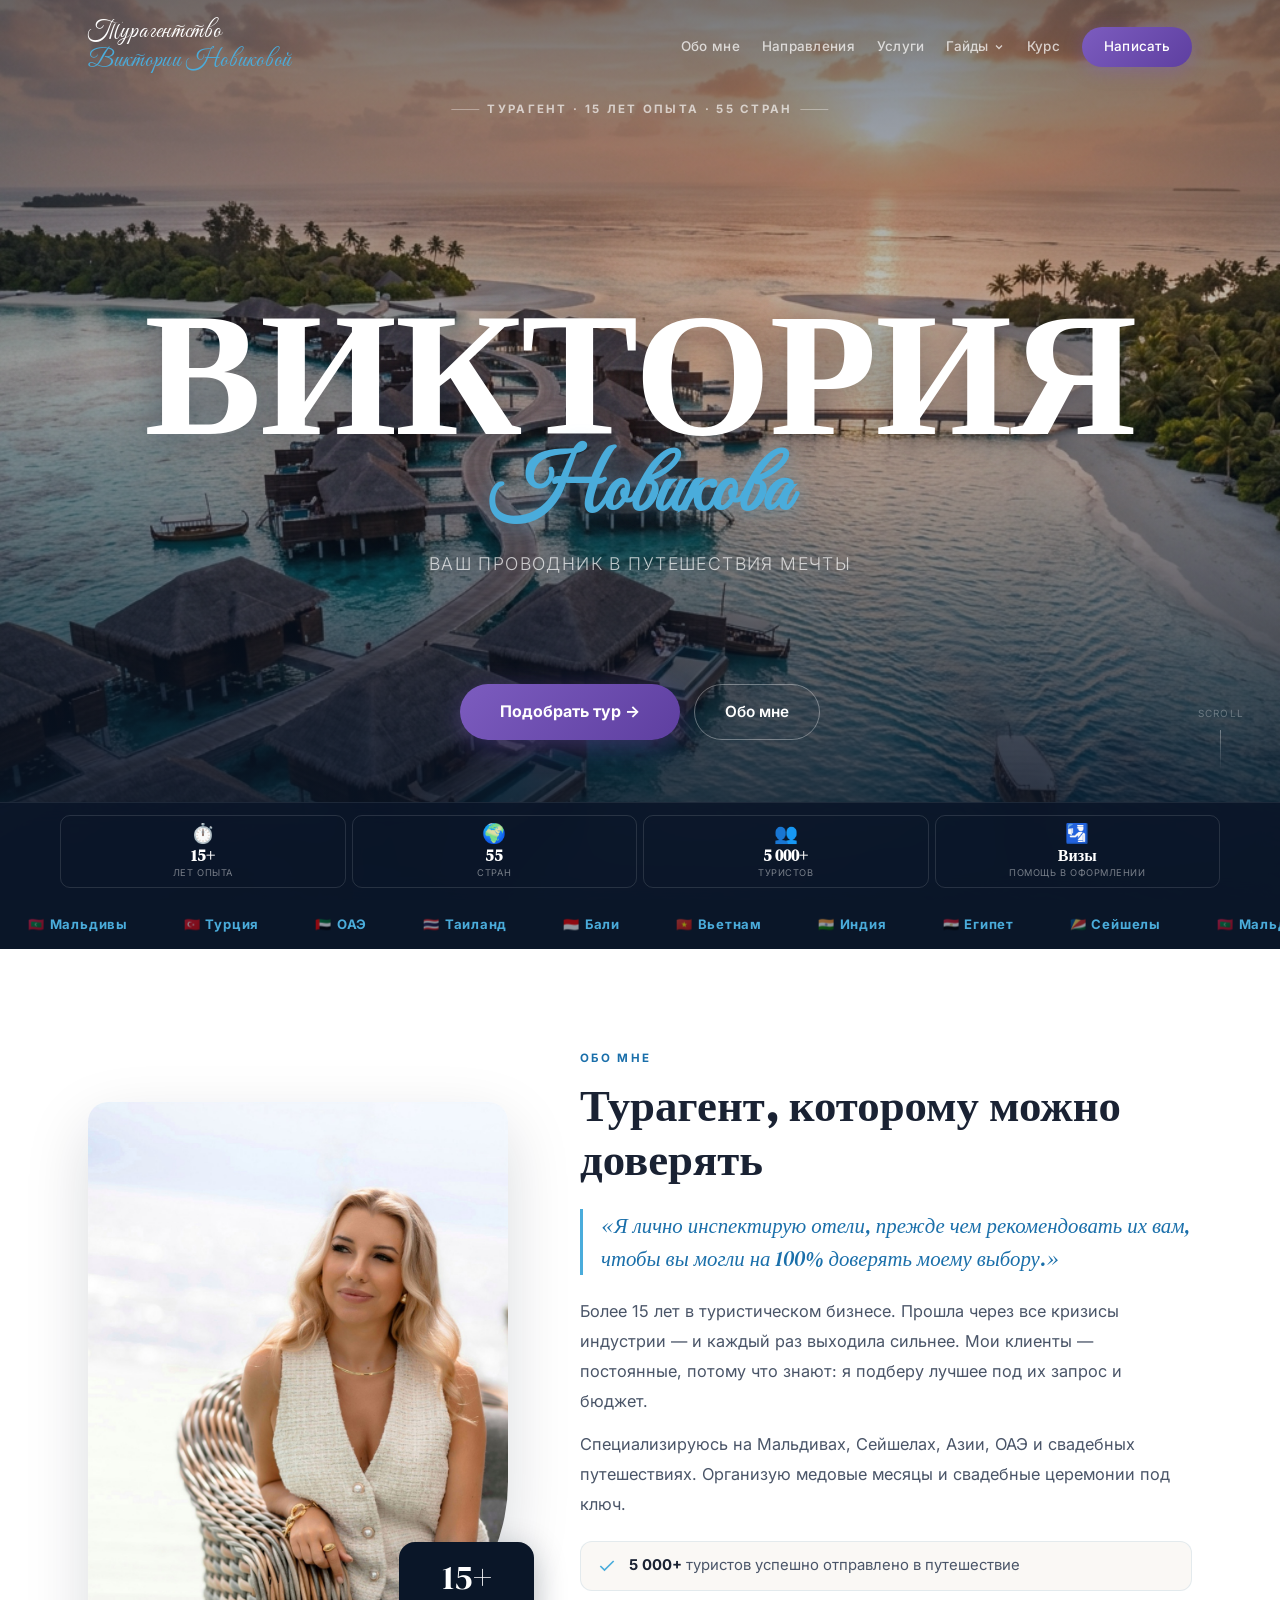
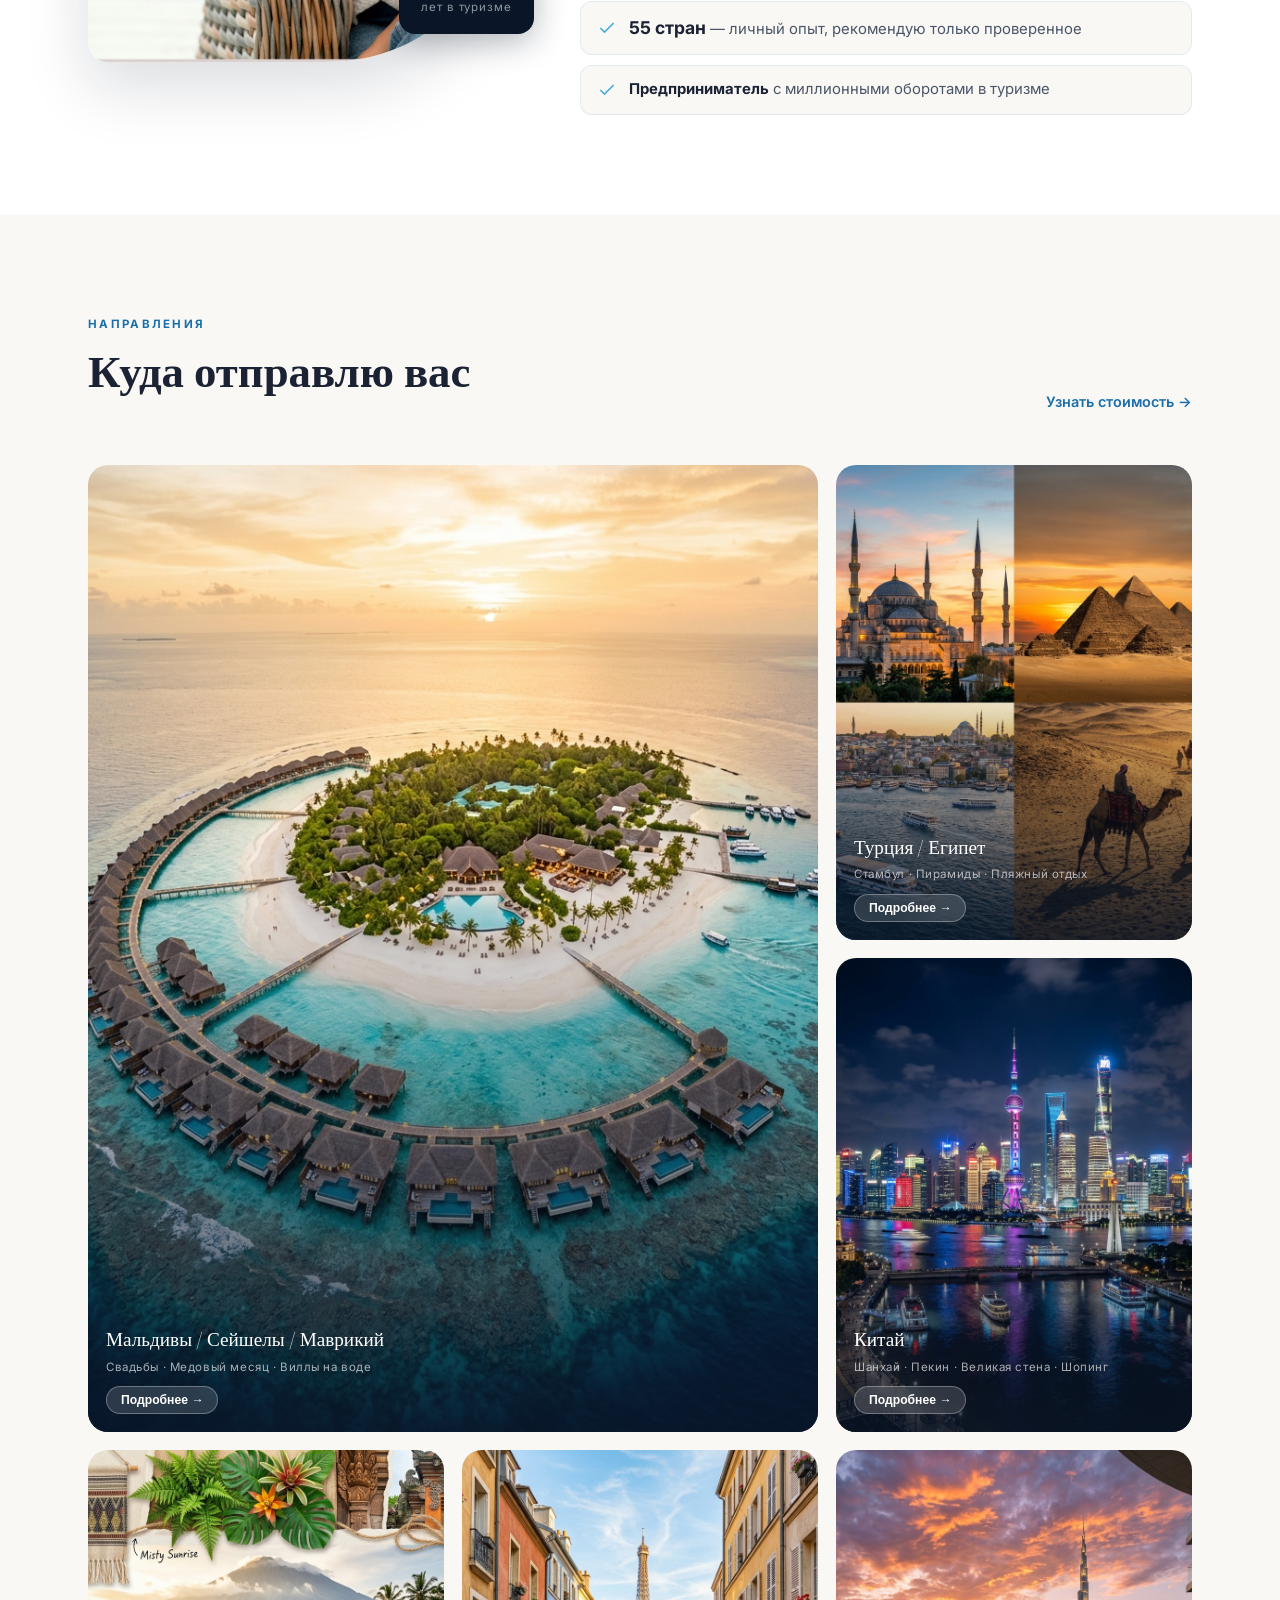
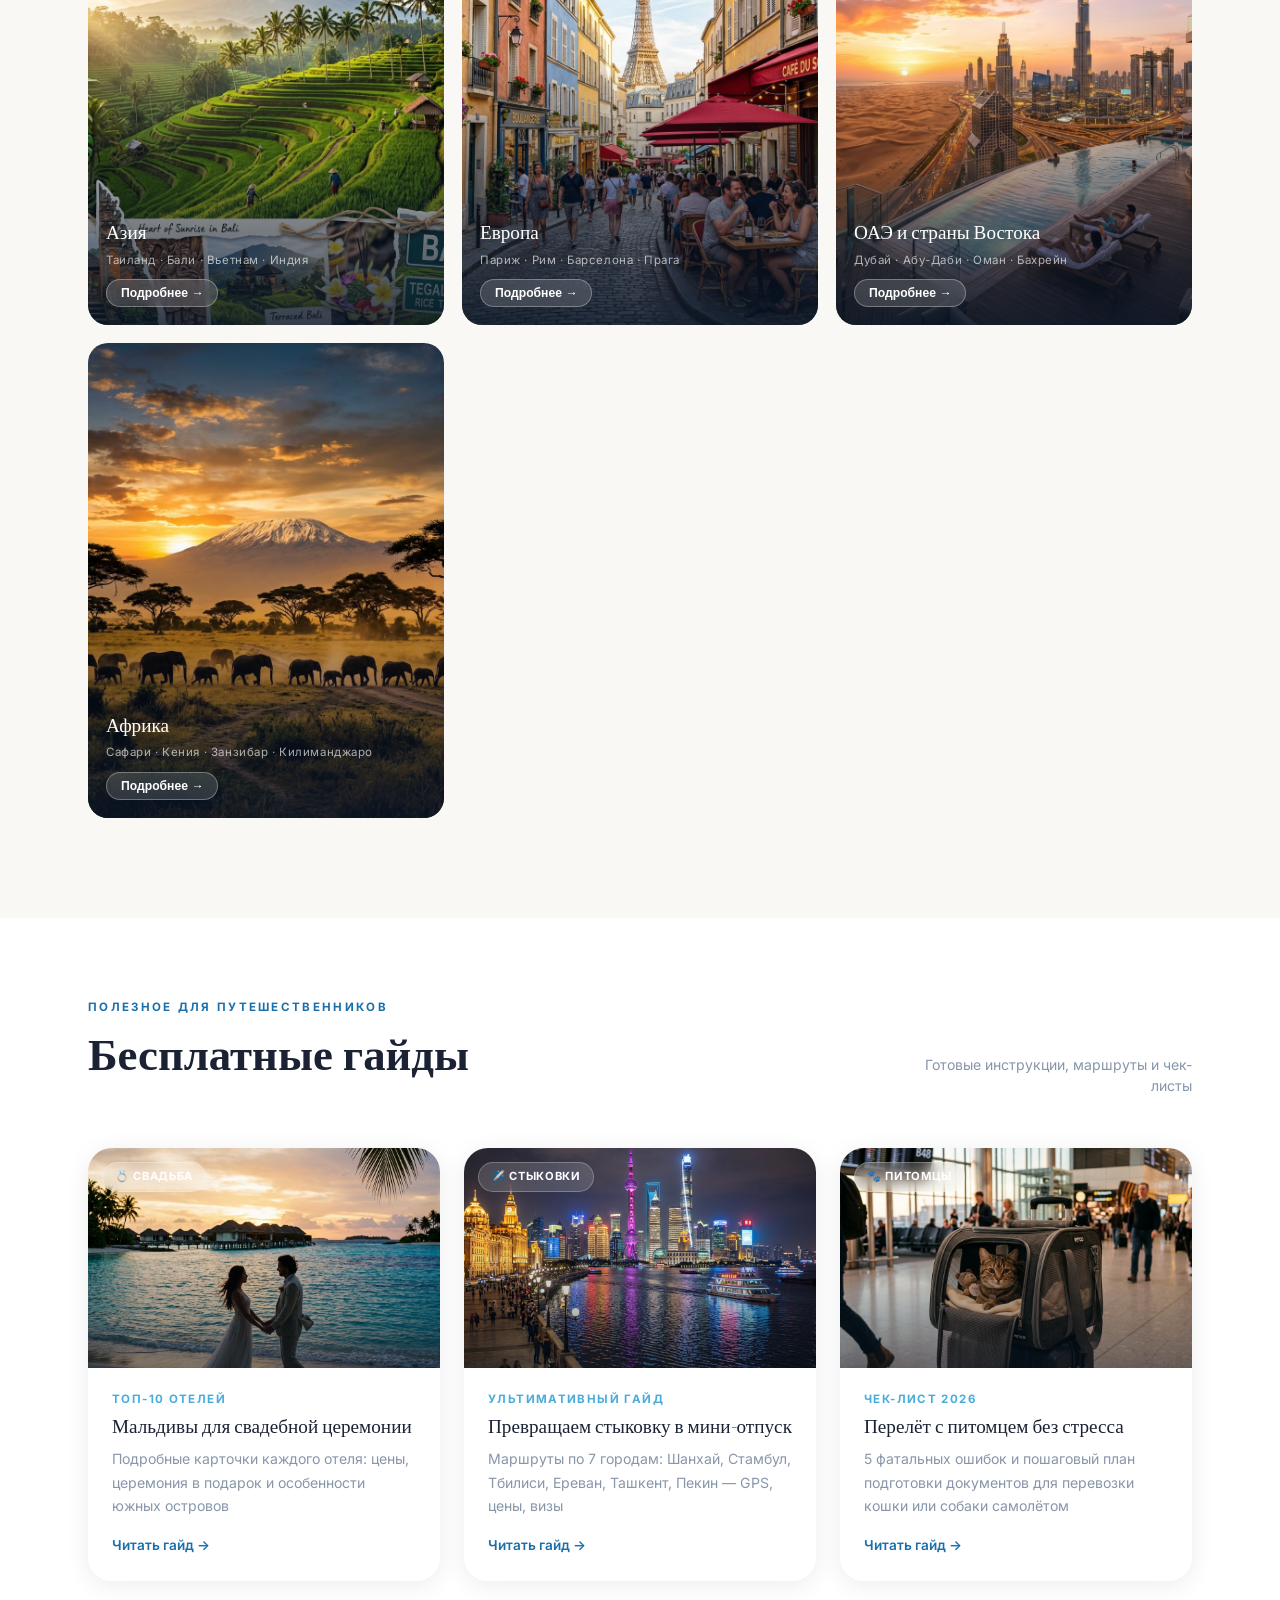
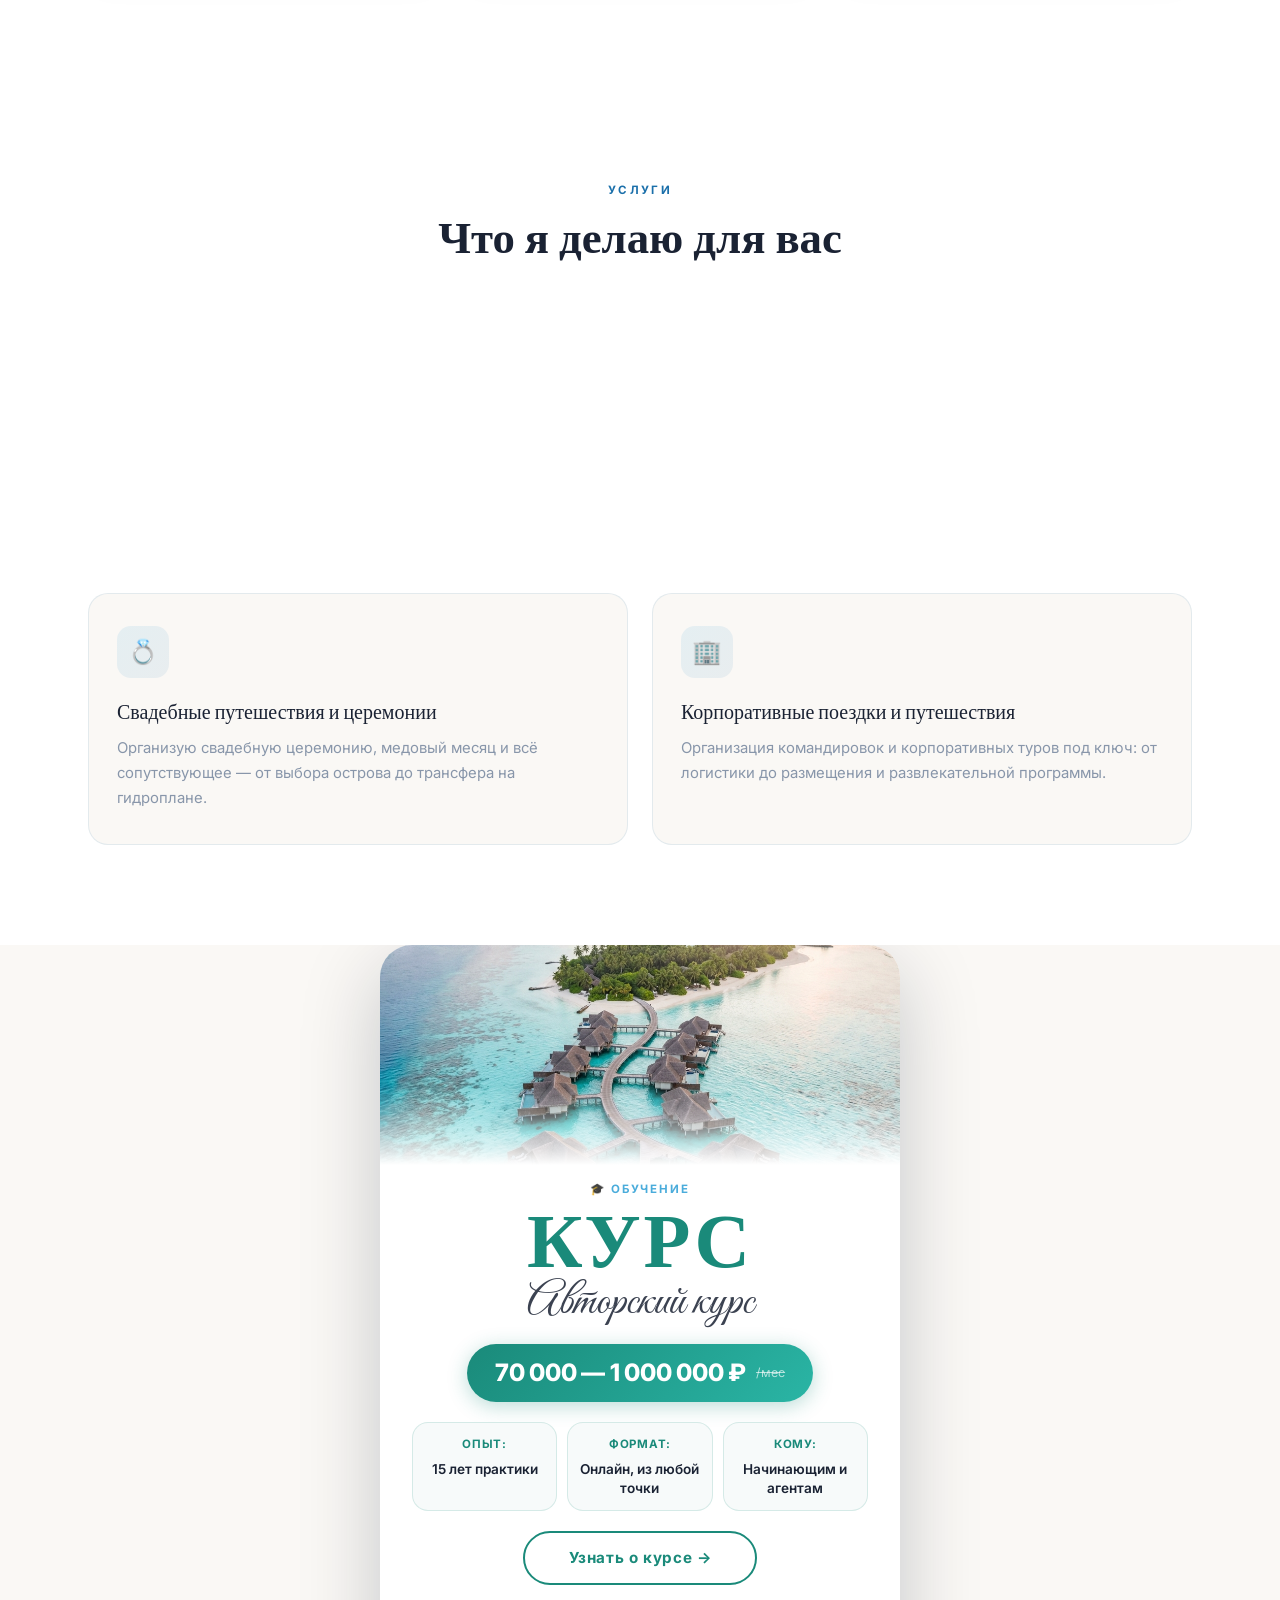
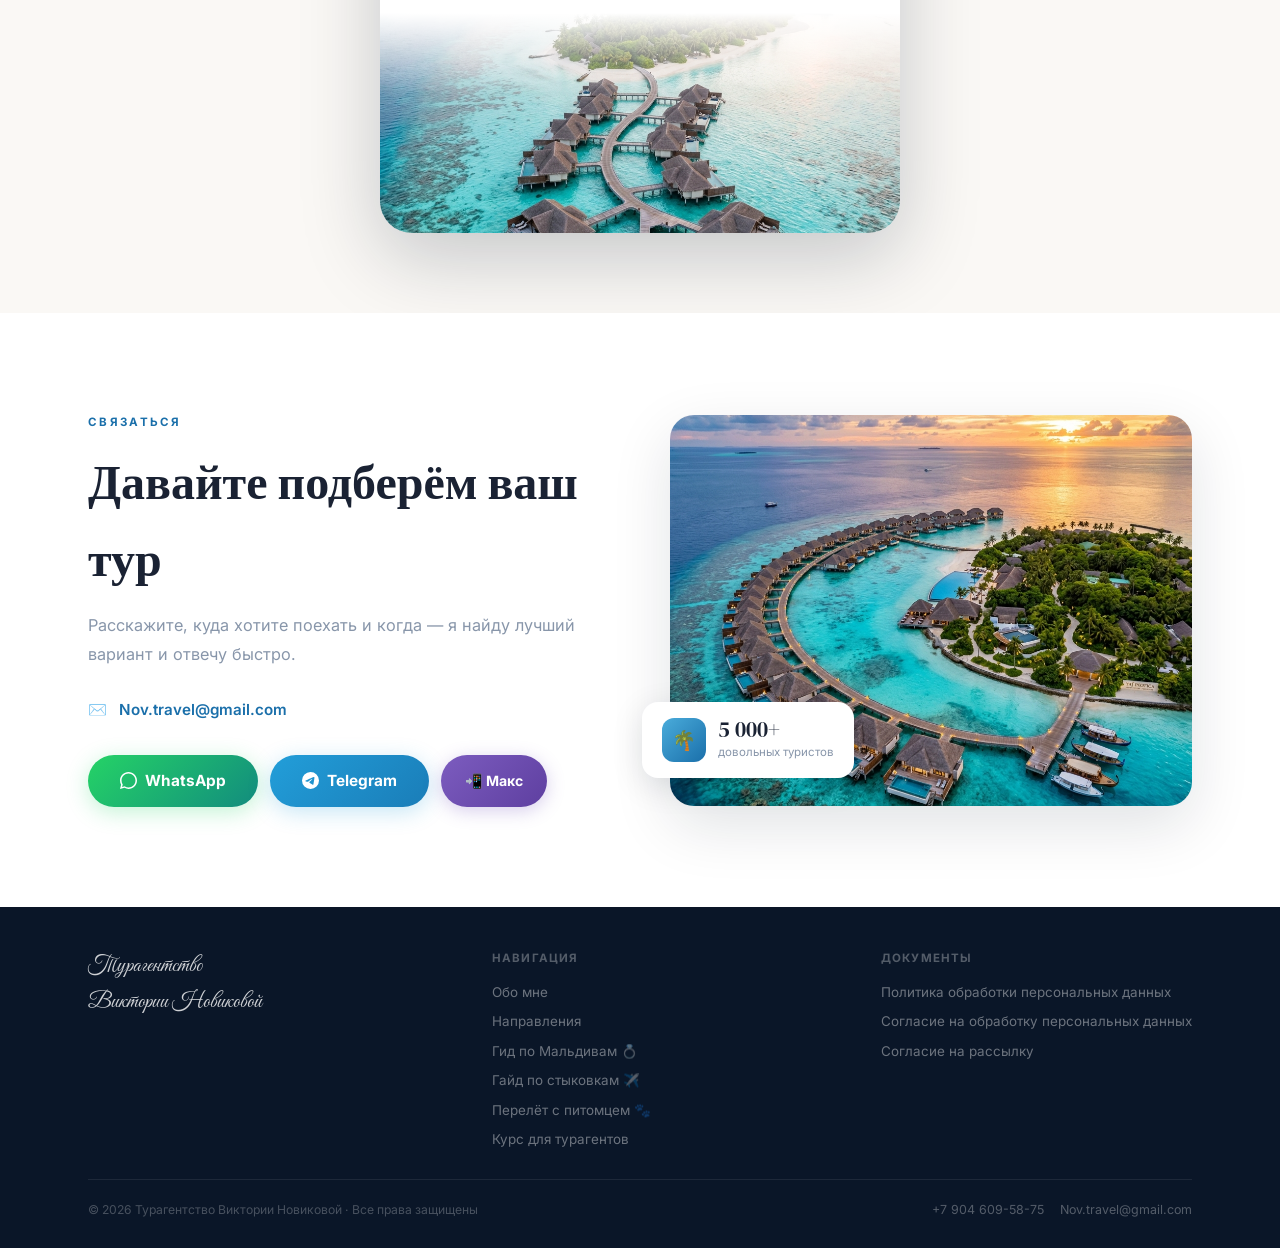
==== commit f36492b0: "Add files via upload" ====
--- a/index.html
+++ b/index.html
@@ -276,7 +276,6 @@
 .footer-bottom{border-top:1px solid rgba(255,255,255,.08);padding-top:20px;display:flex;align-items:center;justify-content:space-between;flex-wrap:wrap;gap:10px;}
 .footer-copy{font-size:.76rem;color:rgba(255,255,255,.25);}
 
-/* ===== RESPONSIVE ===== */
 @media(max-width:1024px){
   .about-grid{grid-template-columns:1fr;gap:40px;}
   .about-img-wrap{max-width:380px;}
@@ -285,6 +284,8 @@
   .maldives-inner,.contact-inner{grid-template-columns:1fr;gap:36px;}
   .maldives-inner::before{display:none;}
   .services-grid{grid-template-columns:repeat(2,1fr);}
+  .footer-inner{flex-direction:column;gap:28px;}
+  .footer-bottom{flex-direction:column;align-items:flex-start;gap:8px;}
 }
 @media(max-width:768px){
   .nav-links{display:none;}
@@ -297,6 +298,8 @@
   .maldives-inner{padding:36px 28px;}
   .hero-stats{gap:20px;}
   .guides-grid{grid-template-columns:1fr;}
+  .footer-inner{flex-direction:column;gap:22px;}
+  .footer-tagline{max-width:100%;}
 }
 @media(max-width:480px){
   .dest-grid{grid-template-columns:1fr;}
@@ -304,6 +307,9 @@
   .hero-btns,.contact-btns{flex-direction:column;}
   .maldives-cards{grid-template-columns:1fr;}
   .contact-float{display:none;}
+  .footer-bottom{align-items:center;text-align:center;}
+  .footer-copy{text-align:center;}
+  .footer-inner{gap:20px;}
 }
 </style>
 </head>
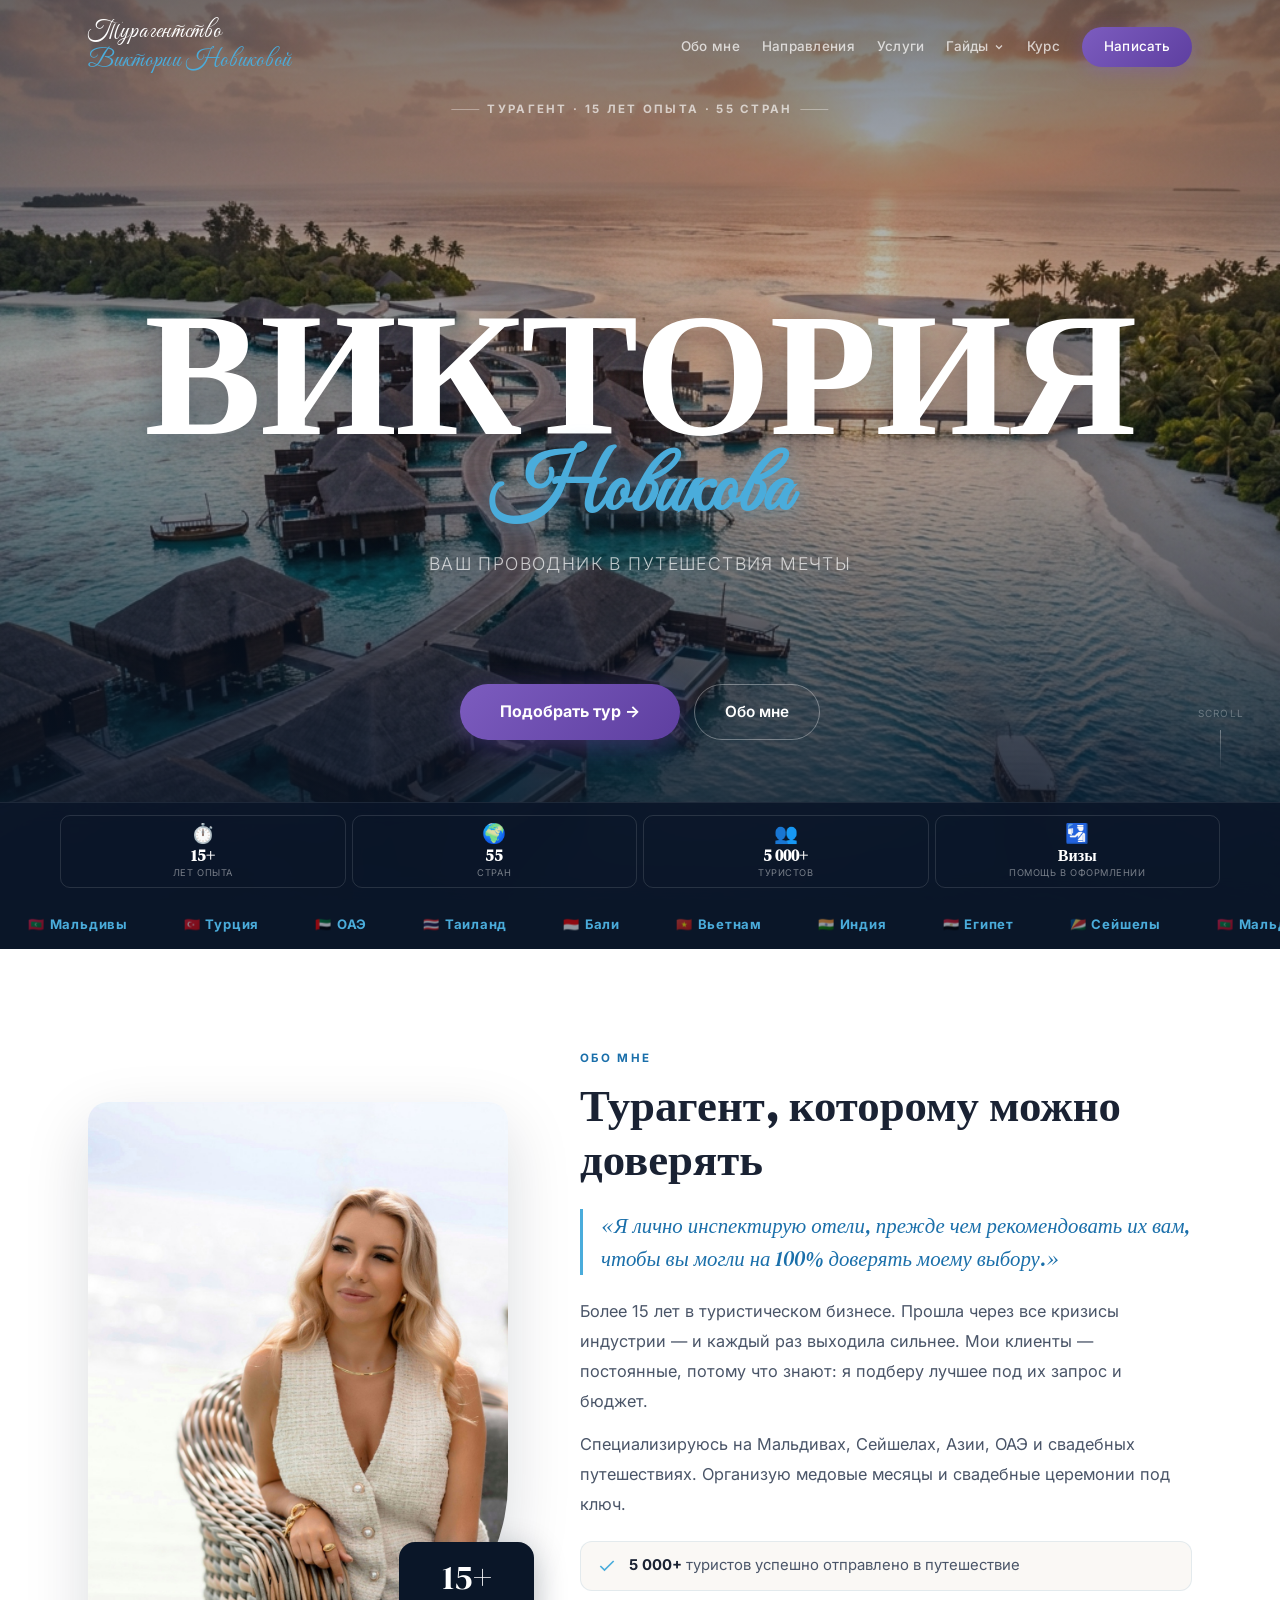
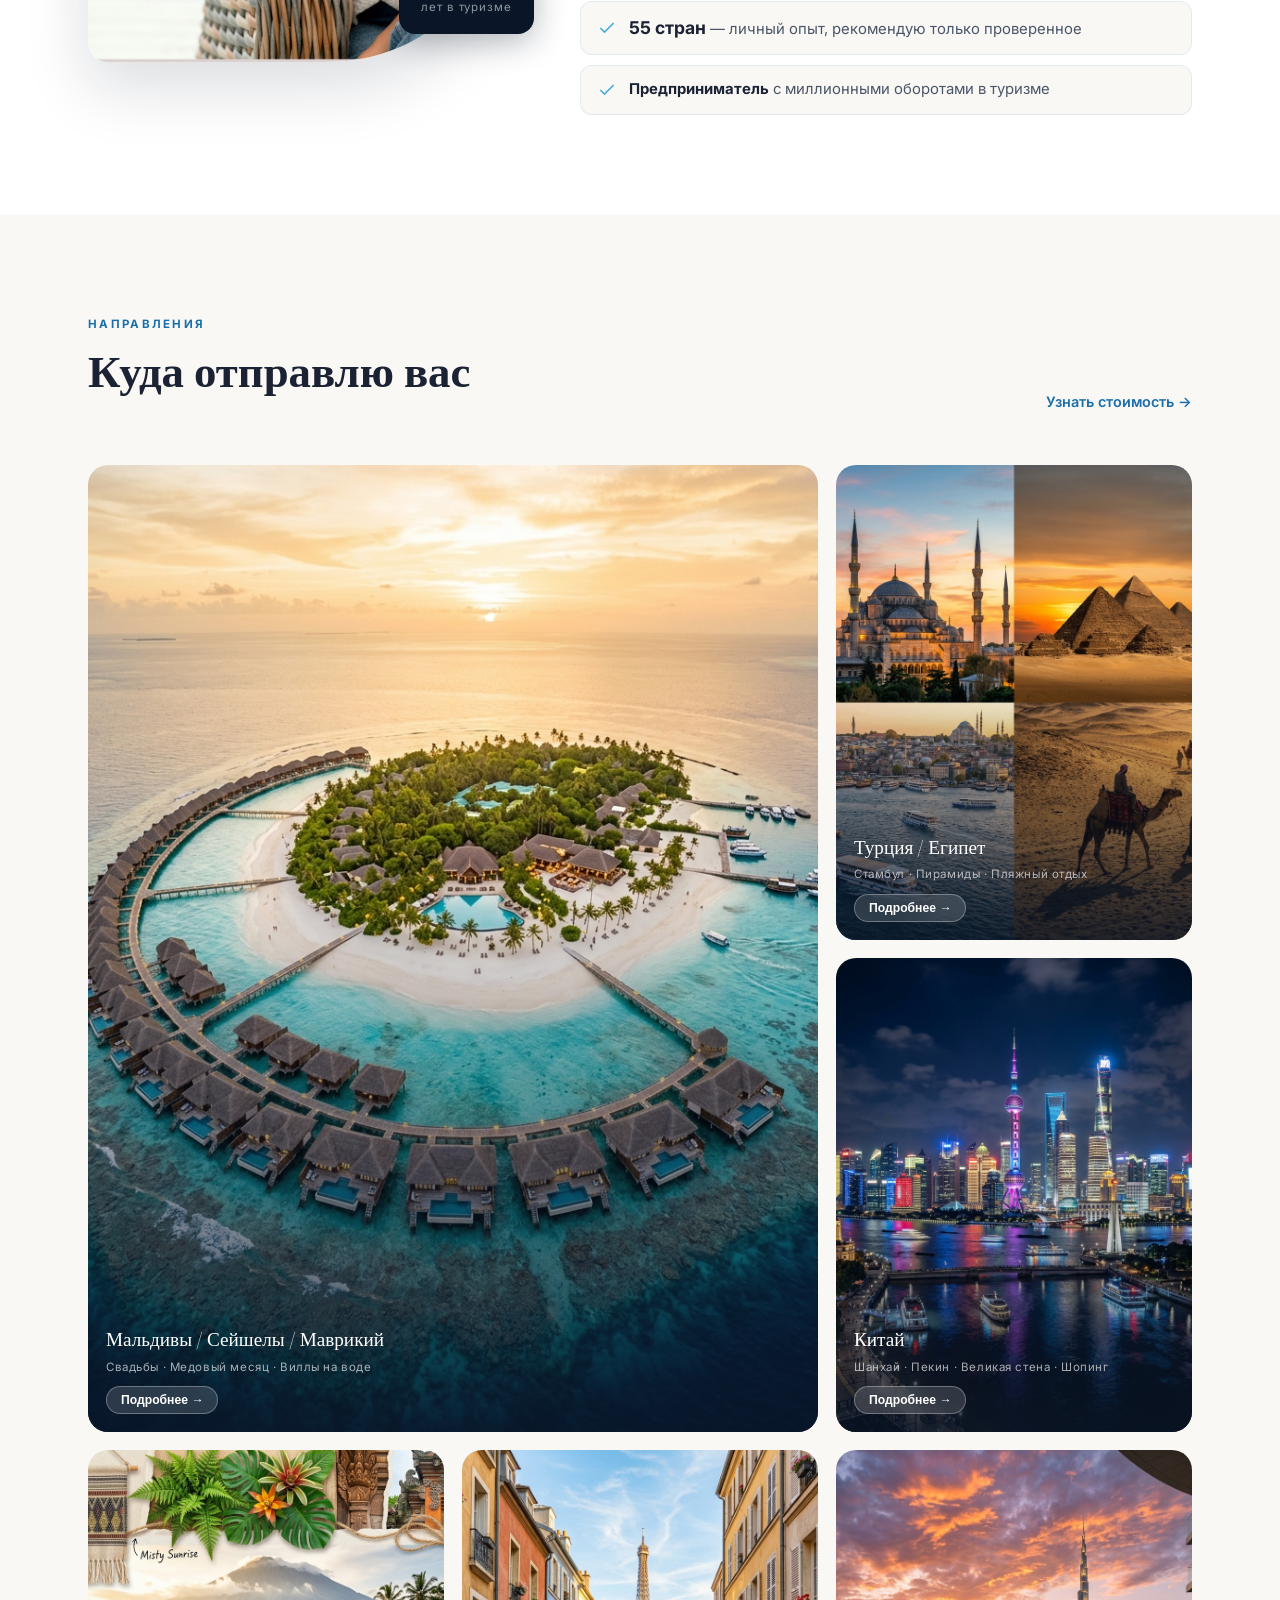
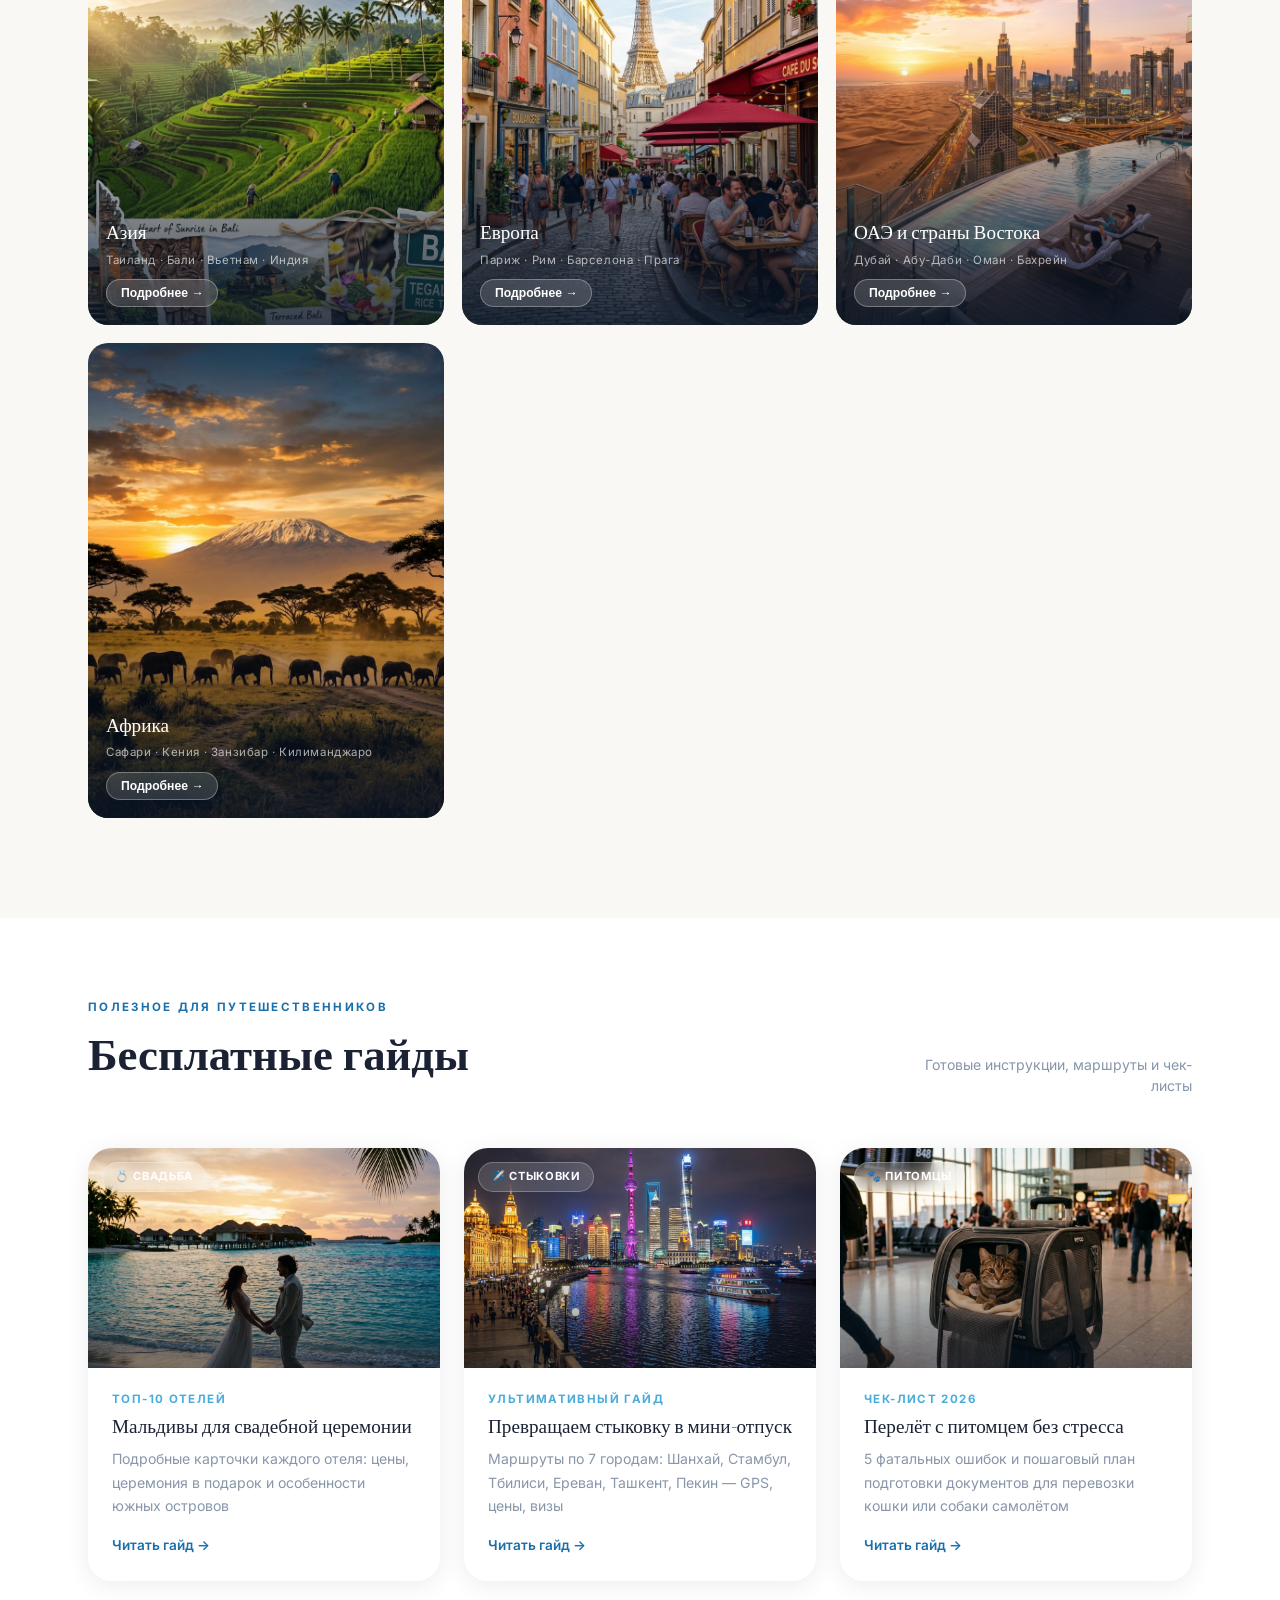
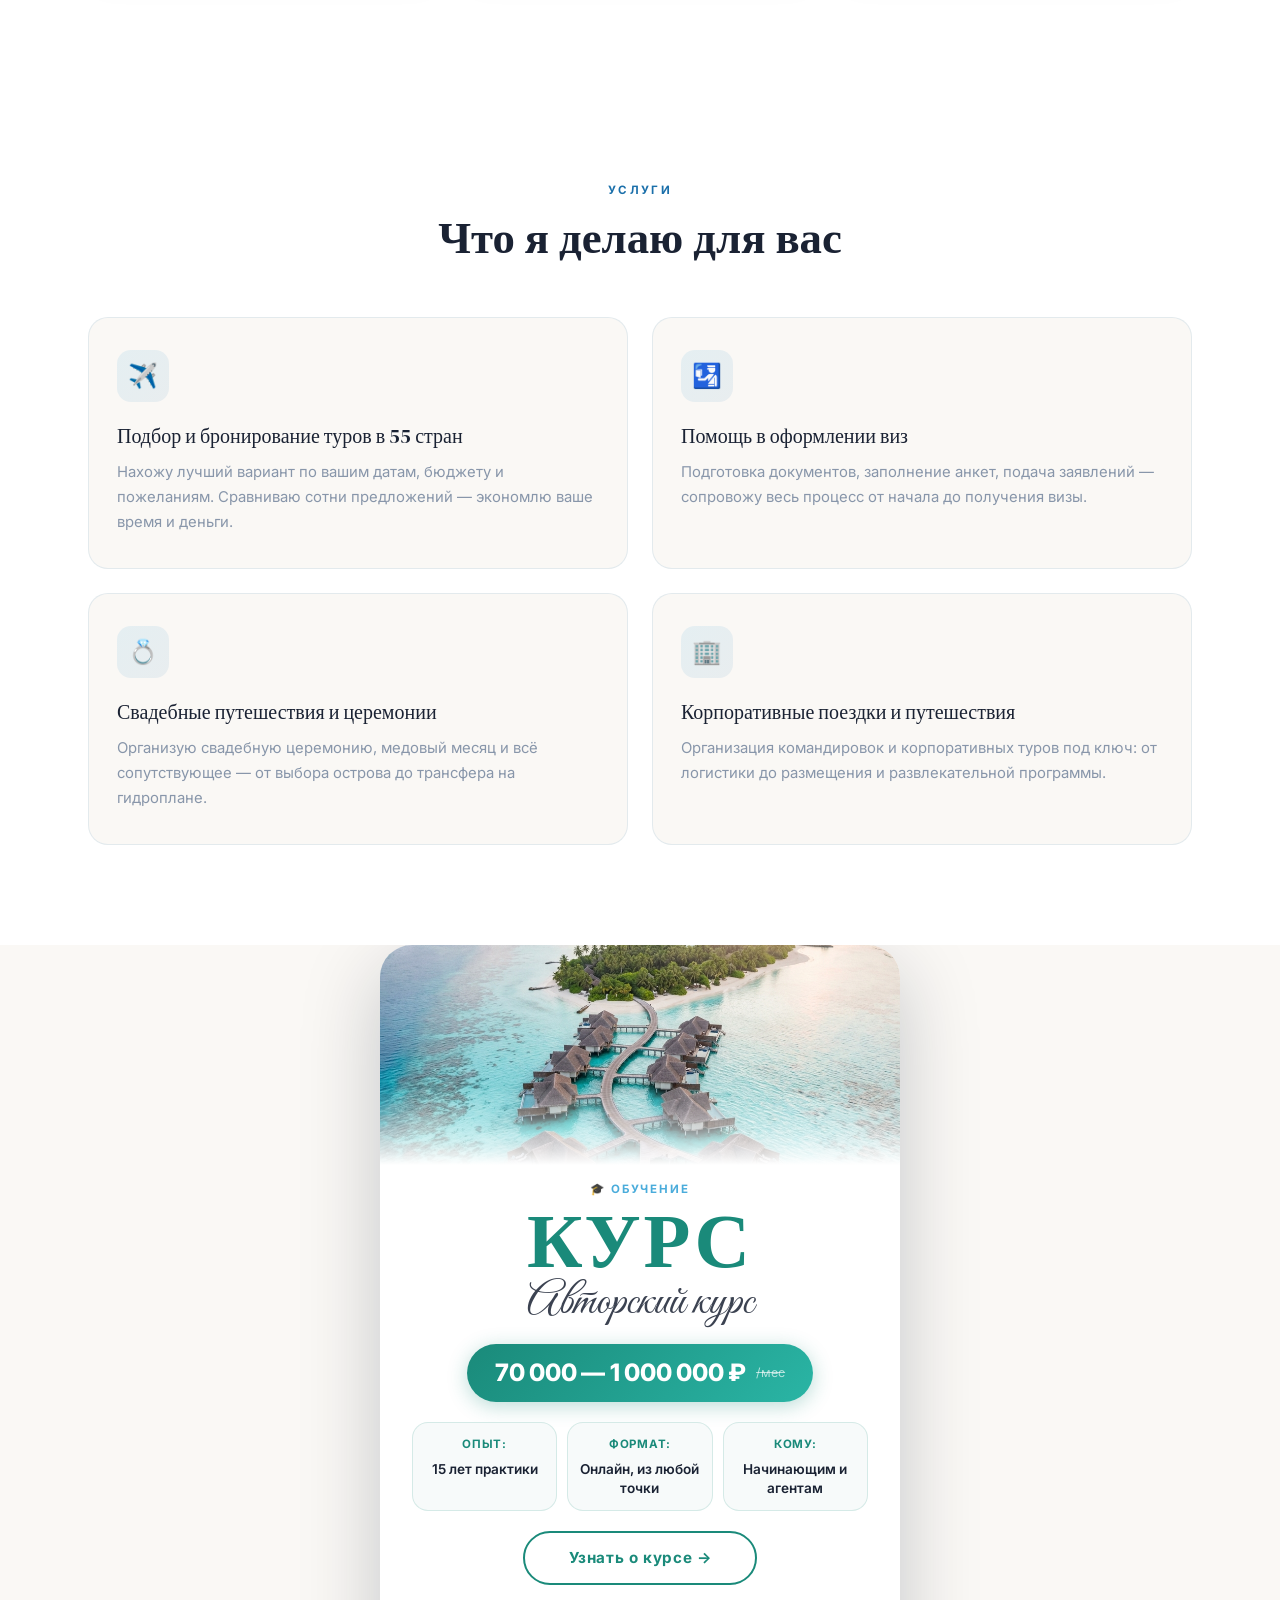
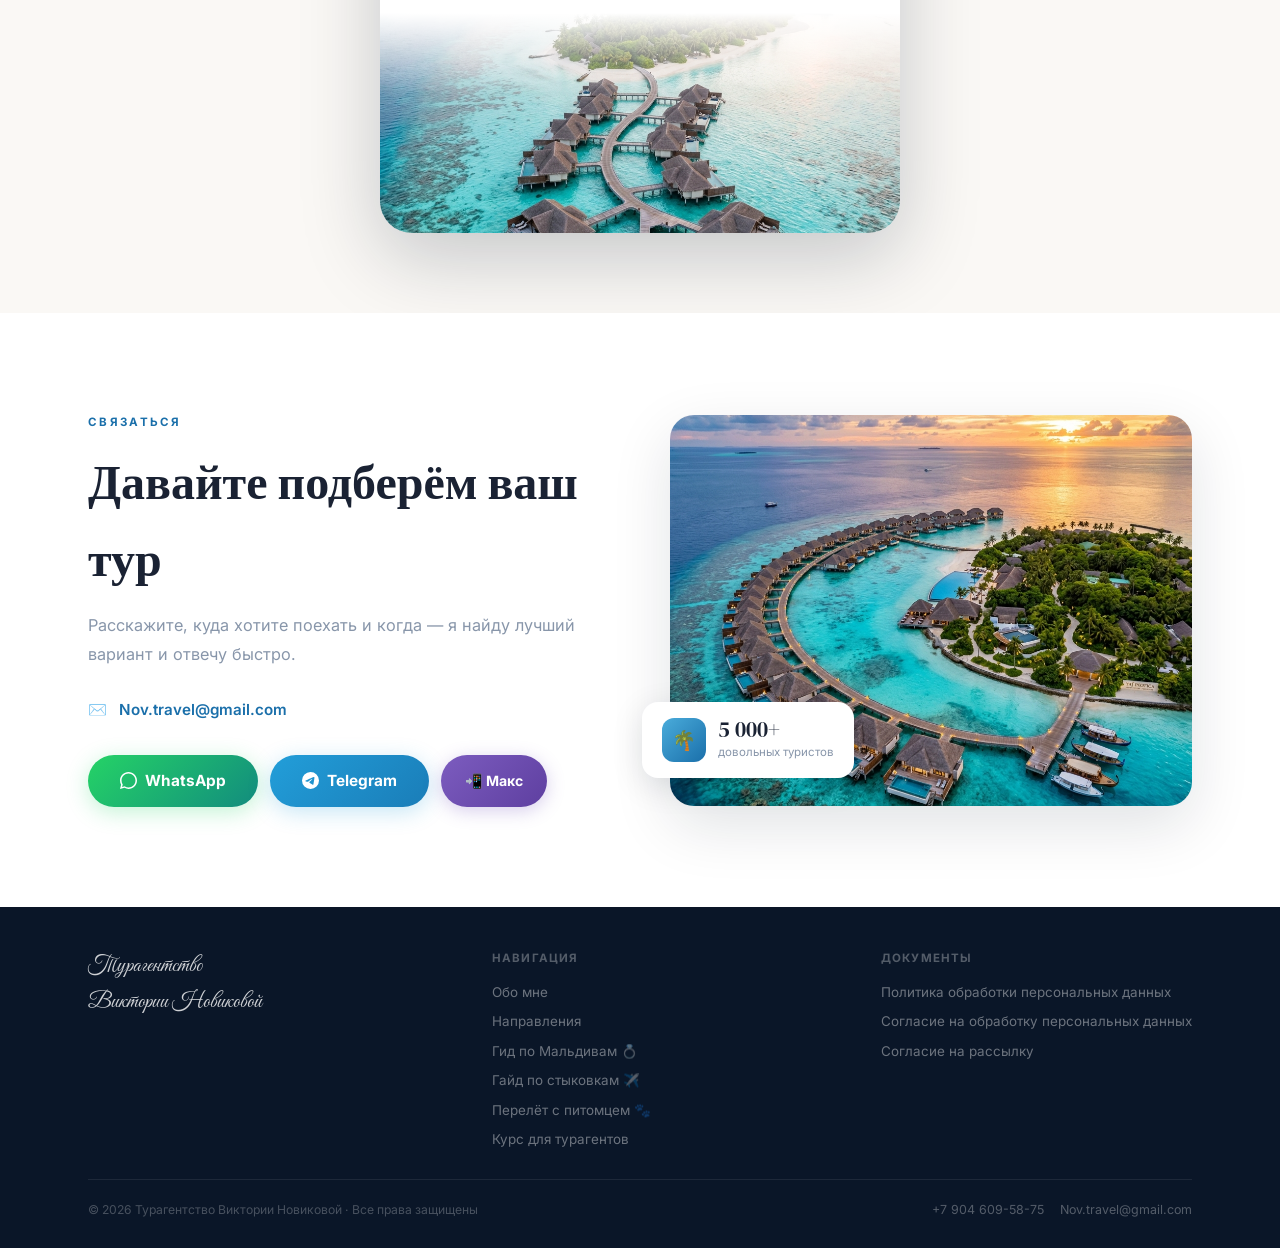
==== commit 2c2e2fc8: "Add files via upload" ====
--- a/index.html
+++ b/index.html
@@ -300,16 +300,29 @@
   .guides-grid{grid-template-columns:1fr;}
   .footer-inner{flex-direction:column;gap:22px;}
   .footer-tagline{max-width:100%;}
+  .hero-eyebrow { top: 120px; font-size: 0.65rem; }
+  .hero-name-giant { font-size: clamp(3.5rem, 12vw, 7rem); }
+  .hero-name-cursive { font-size: clamp(2rem, 8vw, 3.5rem); margin-top: 0; }
+  .hero-btns-poster { bottom: 120px; }
+  .hero-name-wrap { transform: translate(-50%, -60%); }
 }
 @media(max-width:480px){
   .dest-grid{grid-template-columns:1fr;}
   .dest-card.large{grid-column:span 1;}
-  .hero-btns,.contact-btns{flex-direction:column;}
+  .hero-btns-poster { flex-direction: column; width: 100%; padding: 0 40px; gap: 12px; bottom: 100px; }
+  .btn-hero-primary, .btn-hero-outline { width: 100%; justify-content: center; padding: 14px 20px; text-align: center; }
+  .contact-btns{flex-direction:column;}
   .maldives-cards{grid-template-columns:1fr;}
   .contact-float{display:none;}
   .footer-bottom{align-items:center;text-align:center;}
   .footer-copy{text-align:center;}
   .footer-inner{gap:20px;}
+  .hero-eyebrow { top: 130px; white-space: normal; text-align: center; line-height: 1.4; padding: 0 20px; }
+  .hero-eyebrow::before, .hero-eyebrow::after { display: none; }
+  .hero-name-giant { font-size: clamp(2.4rem, 13vw, 4rem); }
+  .hero-feat-inner { flex-wrap: wrap; }
+  .hero-feat-card { flex: 0 0 calc(50% - 6px); }
+  .hero-feat-strip { padding: 12px; }
 }
 </style>
 </head>
@@ -543,7 +556,7 @@
           <svg width="16" height="16" viewBox="0 0 24 24" fill="currentColor"><path d="M12 0C5.373 0 0 5.373 0 12c0 2.136.561 4.14 1.533 5.874L0 24l6.291-1.65A11.937 11.937 0 0012 24c6.627 0 12-5.373 12-12S18.627 0 12 0zm0 21.818a9.817 9.817 0 01-5.003-1.372l-.36-.213-3.733.978.995-3.638-.234-.374A9.815 9.815 0 012.182 12C2.182 6.578 6.578 2.182 12 2.182c5.421 0 9.818 4.396 9.818 9.818 0 5.421-4.397 9.818-9.818 9.818z"/></svg>
           WhatsApp
         </a>
-        <a href="https://t.me/" target="_blank" class="btn-dm-tg">
+        <a href="https://t.me/Vika_Igorevna" target="_blank" class="btn-dm-tg">
           <svg width="16" height="16" viewBox="0 0 24 24" fill="currentColor"><path d="M11.944 0A12 12 0 0 0 0 12a12 12 0 0 0 12 12 12 12 0 0 0 12-12A12 12 0 0 0 12 0a12 12 0 0 0-.056 0zm4.962 7.224c.1-.002.321.023.465.14a.506.506 0 0 1 .171.325c.016.093.036.306.02.472-.18 1.898-.962 6.502-1.36 8.627-.168.9-.499 1.201-.82 1.23-.696.065-1.225-.46-1.9-.902-1.056-.693-1.653-1.124-2.678-1.8-1.185-.78-.417-1.21.258-1.91.177-.184 3.247-2.977 3.307-3.23.007-.032.014-.15-.056-.212s-.174-.041-.249-.024c-.106.024-1.793 1.14-5.061 3.345-.48.33-.913.49-1.302.48-.428-.008-1.252-.241-1.865-.44-.752-.245-1.349-.374-1.297-.789.027-.216.325-.437.893-.663 3.498-1.524 5.83-2.529 6.998-3.014 3.332-1.386 4.025-1.627 4.476-1.635z"/></svg>
           Telegram
         </a>
@@ -698,11 +711,11 @@
             <svg width="17" height="17" viewBox="0 0 24 24" fill="currentColor"><path d="M12 0C5.373 0 0 5.373 0 12c0 2.136.561 4.14 1.533 5.874L0 24l6.291-1.65A11.937 11.937 0 0012 24c6.627 0 12-5.373 12-12S18.627 0 12 0zm0 21.818a9.817 9.817 0 01-5.003-1.372l-.36-.213-3.733.978.995-3.638-.234-.374A9.815 9.815 0 012.182 12C2.182 6.578 6.578 2.182 12 2.182c5.421 0 9.818 4.396 9.818 9.818 0 5.421-4.397 9.818-9.818 9.818z"/></svg>
             WhatsApp
           </a>
-          <a href="https://t.me/" target="_blank" class="btn-tg">
+          <a href="https://t.me/Vika_Igorevna" target="_blank" class="btn-tg">
             <svg width="17" height="17" viewBox="0 0 24 24" fill="currentColor"><path d="M11.944 0A12 12 0 0 0 0 12a12 12 0 0 0 12 12 12 12 0 0 0 12-12A12 12 0 0 0 12 0a12 12 0 0 0-.056 0zm4.962 7.224c.1-.002.321.023.465.14a.506.506 0 0 1 .171.325c.016.093.036.306.02.472-.18 1.898-.962 6.502-1.36 8.627-.168.9-.499 1.201-.82 1.23-.696.065-1.225-.46-1.9-.902-1.056-.693-1.653-1.124-2.678-1.8-1.185-.78-.417-1.21.258-1.91.177-.184 3.247-2.977 3.307-3.23.007-.032.014-.15-.056-.212s-.174-.041-.249-.024c-.106.024-1.793 1.14-5.061 3.345-.48.33-.913.49-1.302.48-.428-.008-1.252-.241-1.865-.44-.752-.245-1.349-.374-1.297-.789.027-.216.325-.437.893-.663 3.498-1.524 5.83-2.529 6.998-3.014 3.332-1.386 4.025-1.627 4.476-1.635z"/></svg>
             Telegram
           </a>
-          <a href="https://max.ru/" target="_blank" style="display:inline-flex;align-items:center;gap:8px;padding:13px 24px;border-radius:50px;font-weight:700;font-size:.88rem;background:linear-gradient(135deg,#7c5cbf,#5e3fa0);color:#fff;box-shadow:0 4px 18px rgba(124,92,191,.3);transition:.3s var(--ease);text-decoration:none;" onmouseover="this.style.transform='translateY(-2px)'" onmouseout="this.style.transform=''">
+          <a href="https://max.ru/id780626867664_biz" target="_blank" style="display:inline-flex;align-items:center;gap:8px;padding:13px 24px;border-radius:50px;font-weight:700;font-size:.88rem;background:linear-gradient(135deg,#7c5cbf,#5e3fa0);color:#fff;box-shadow:0 4px 18px rgba(124,92,191,.3);transition:.3s var(--ease);text-decoration:none;" onmouseover="this.style.transform='translateY(-2px)'" onmouseout="this.style.transform=''">
             📲 Макс
           </a>
         </div>
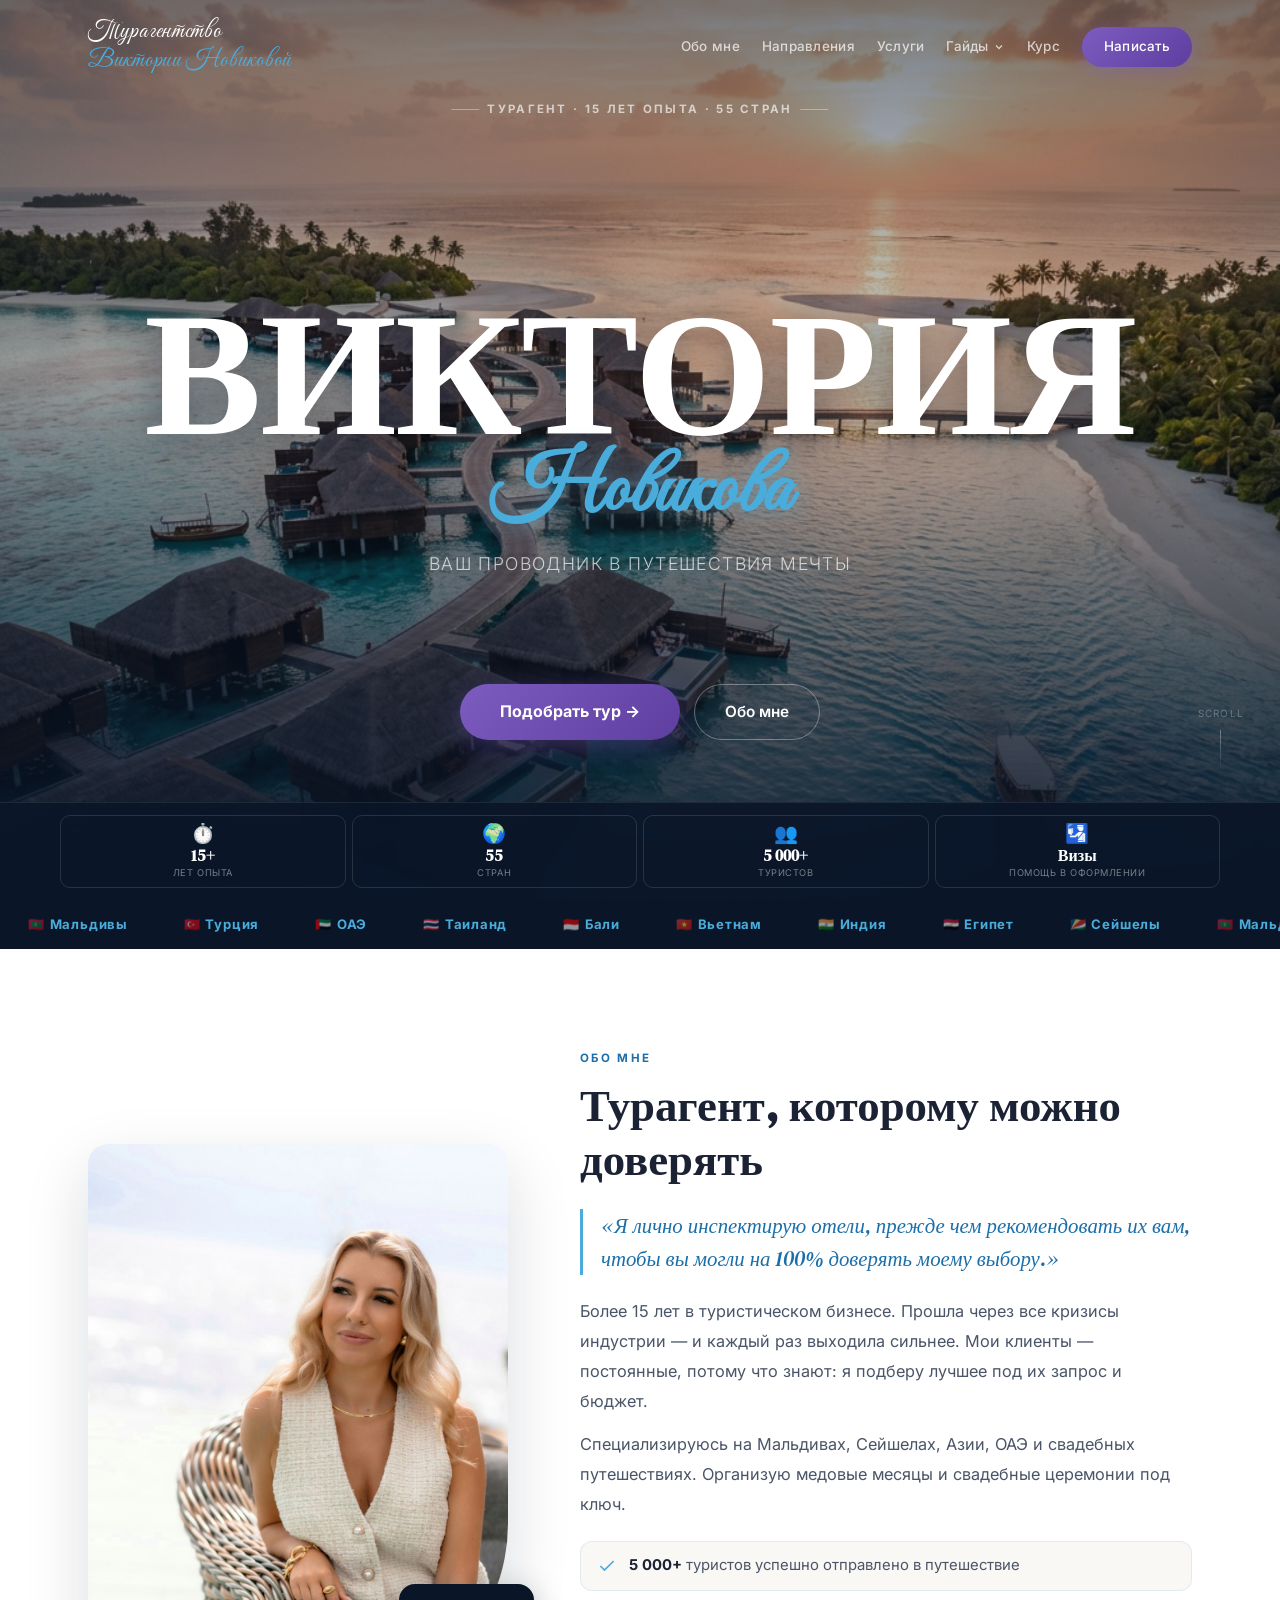
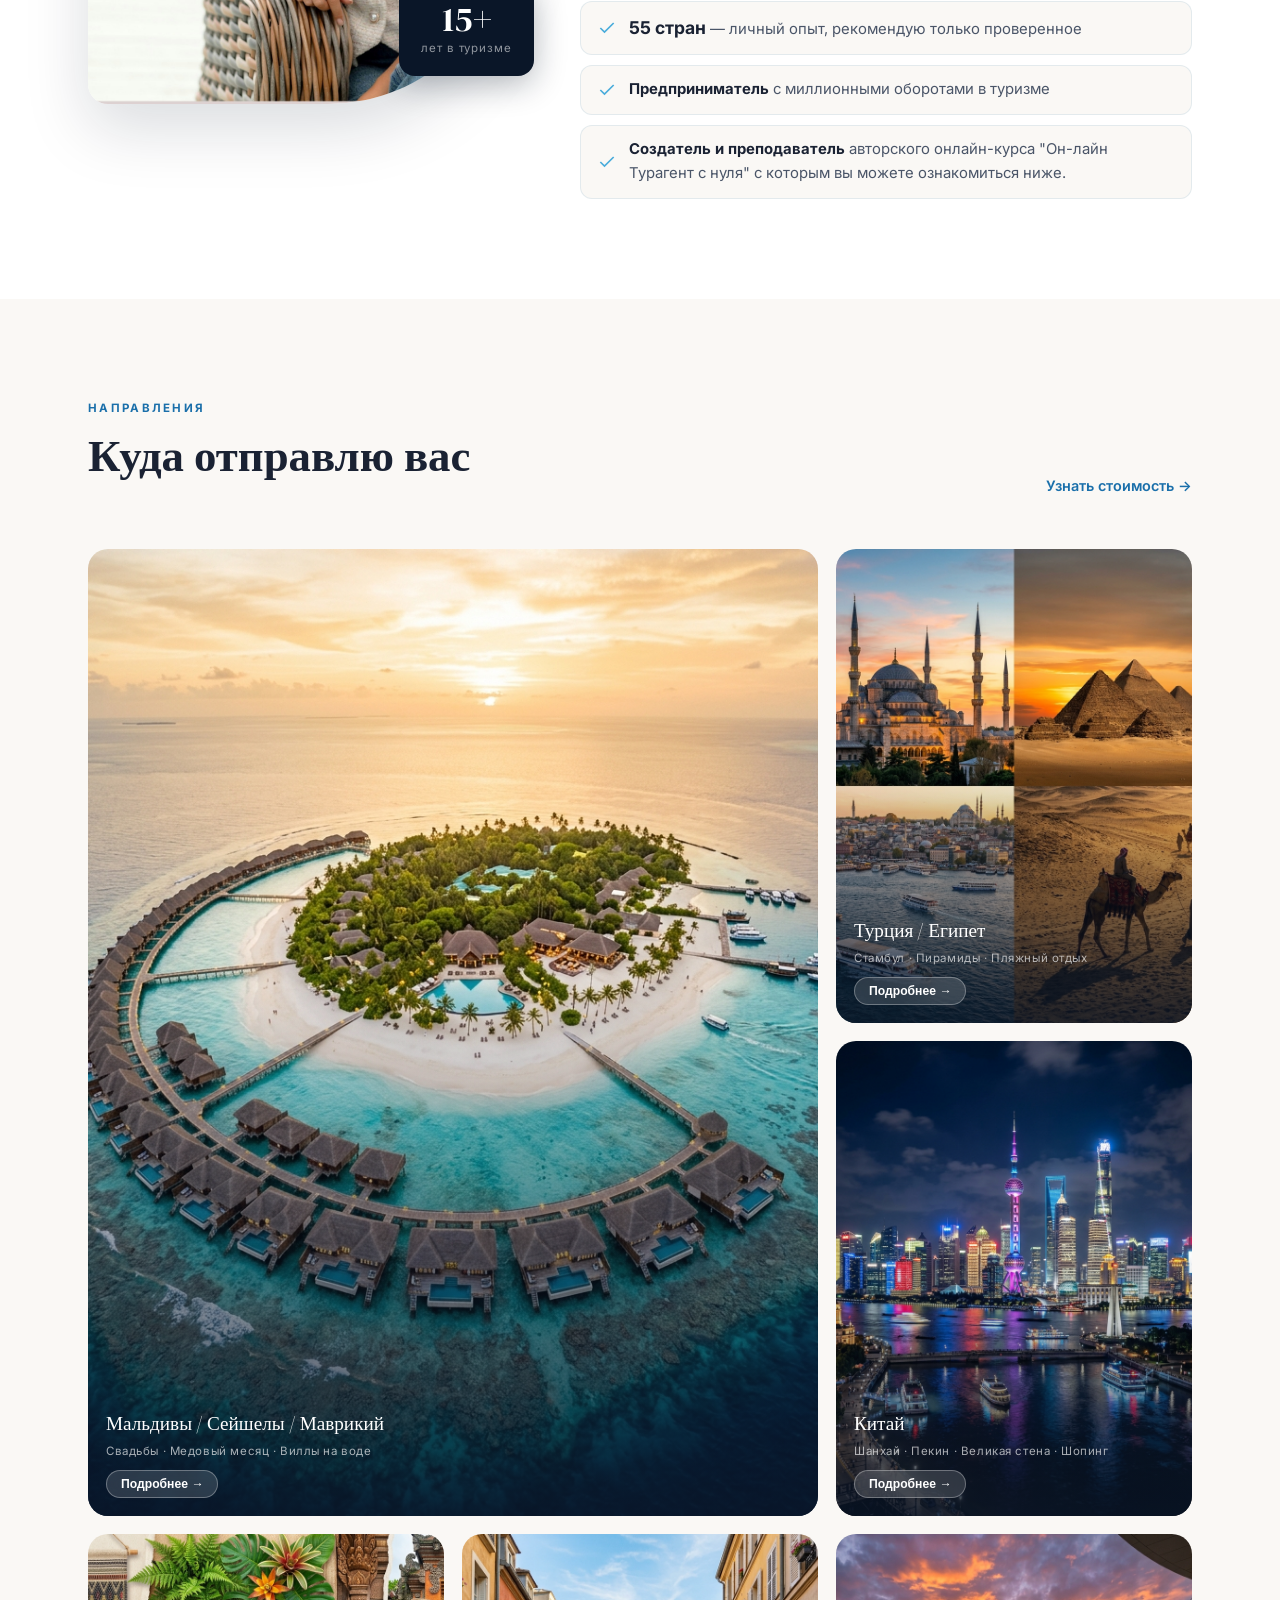
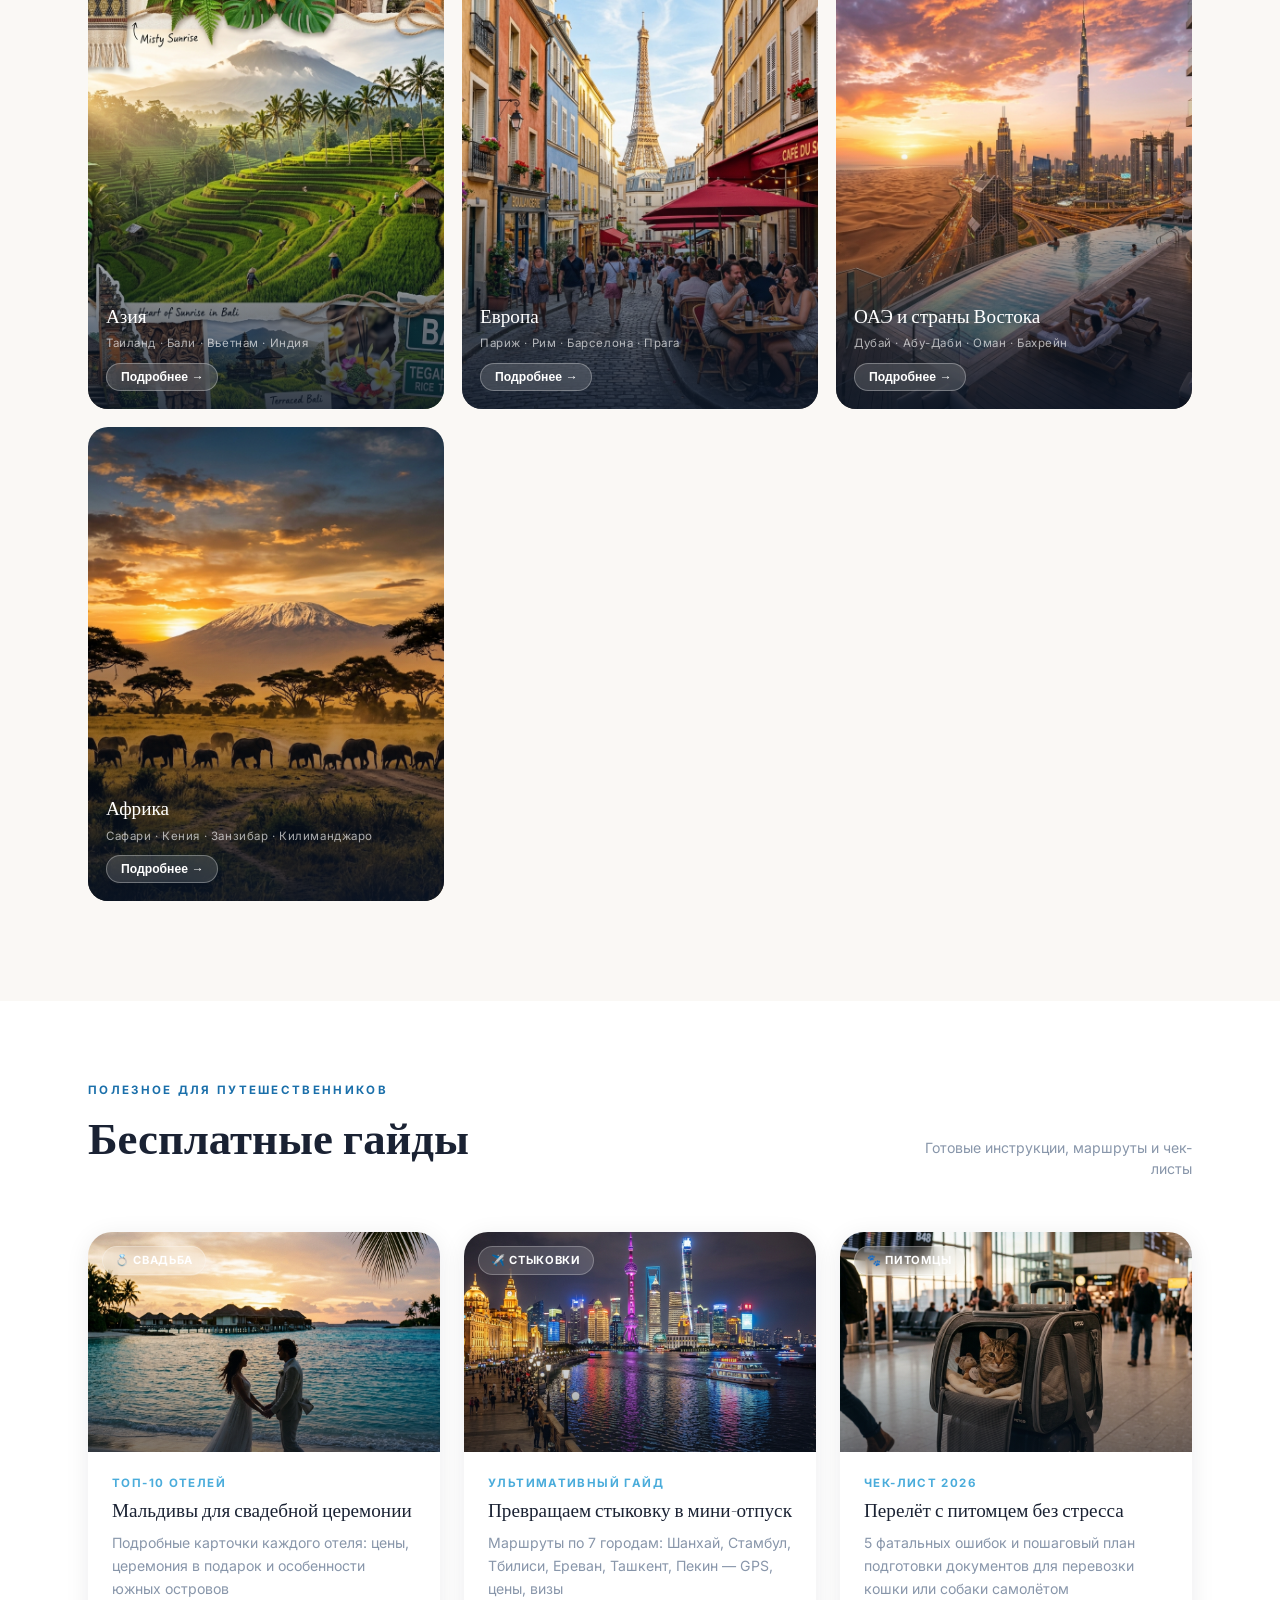
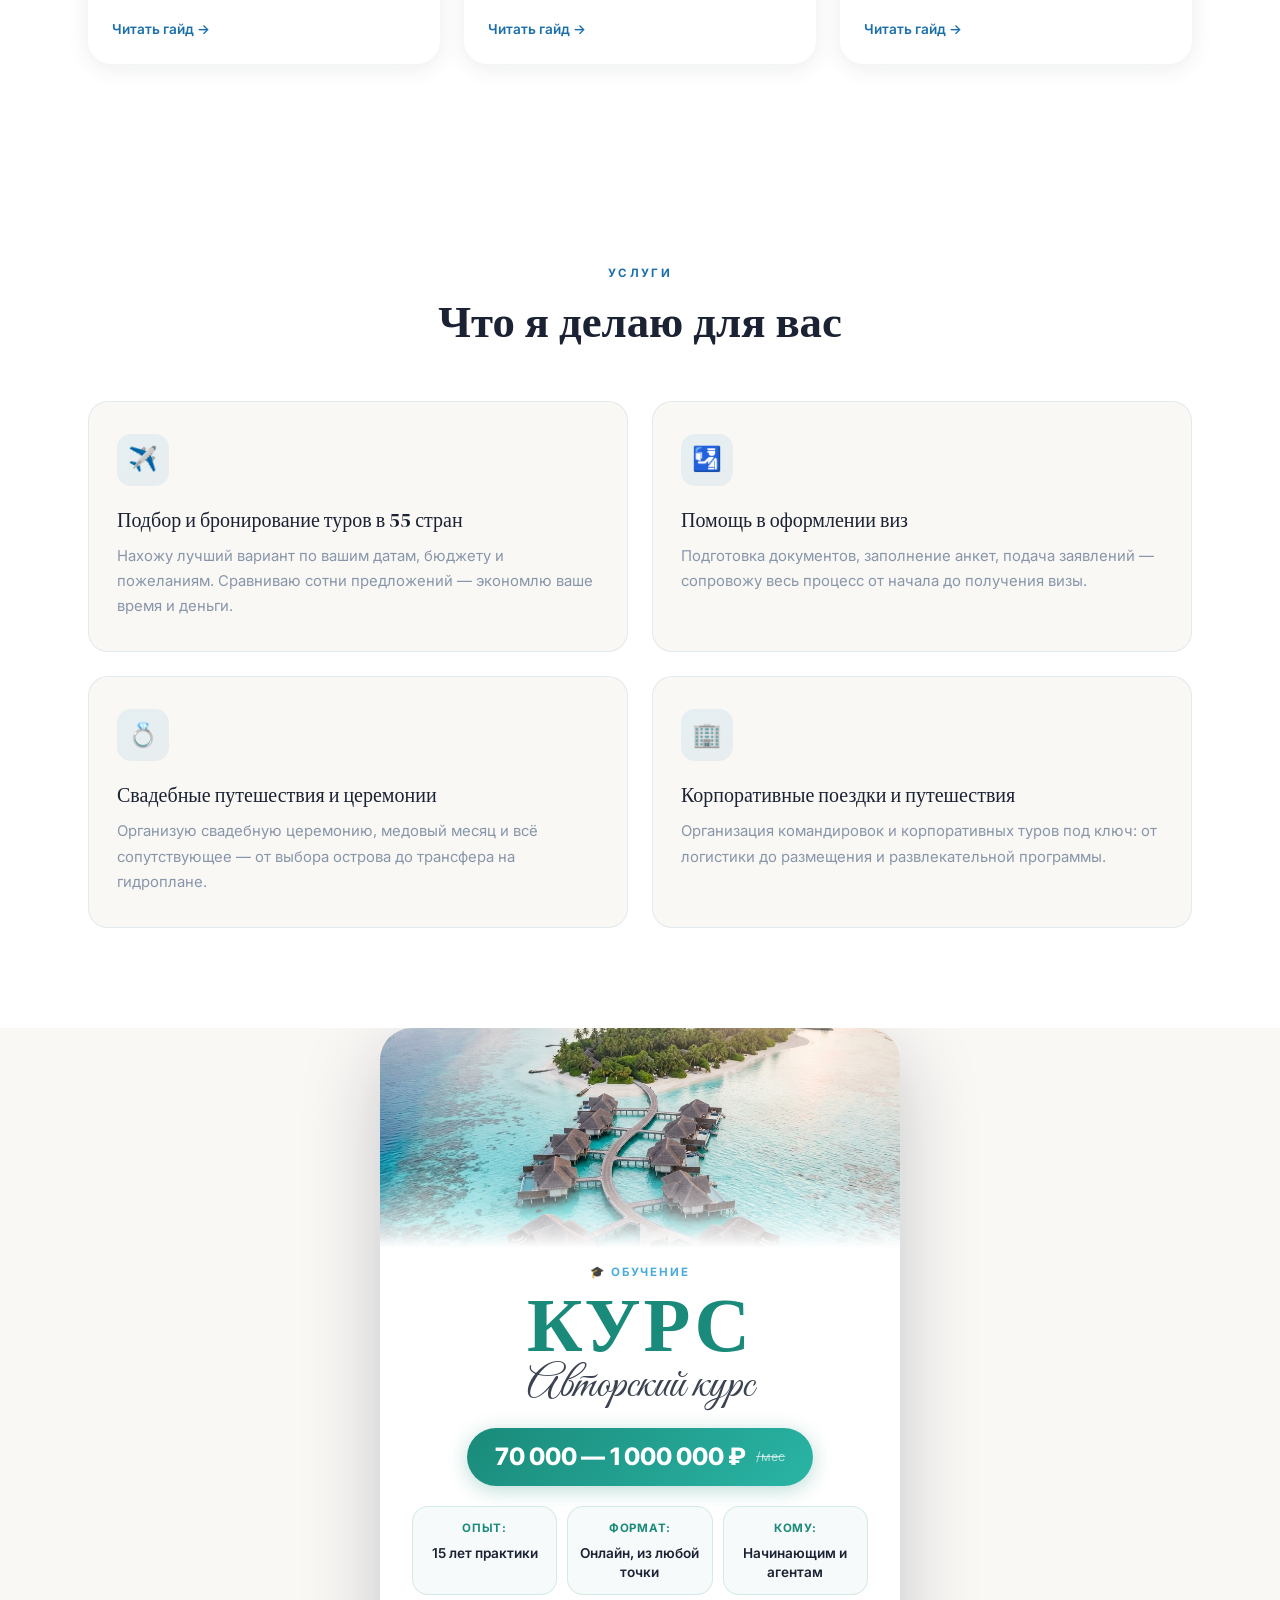
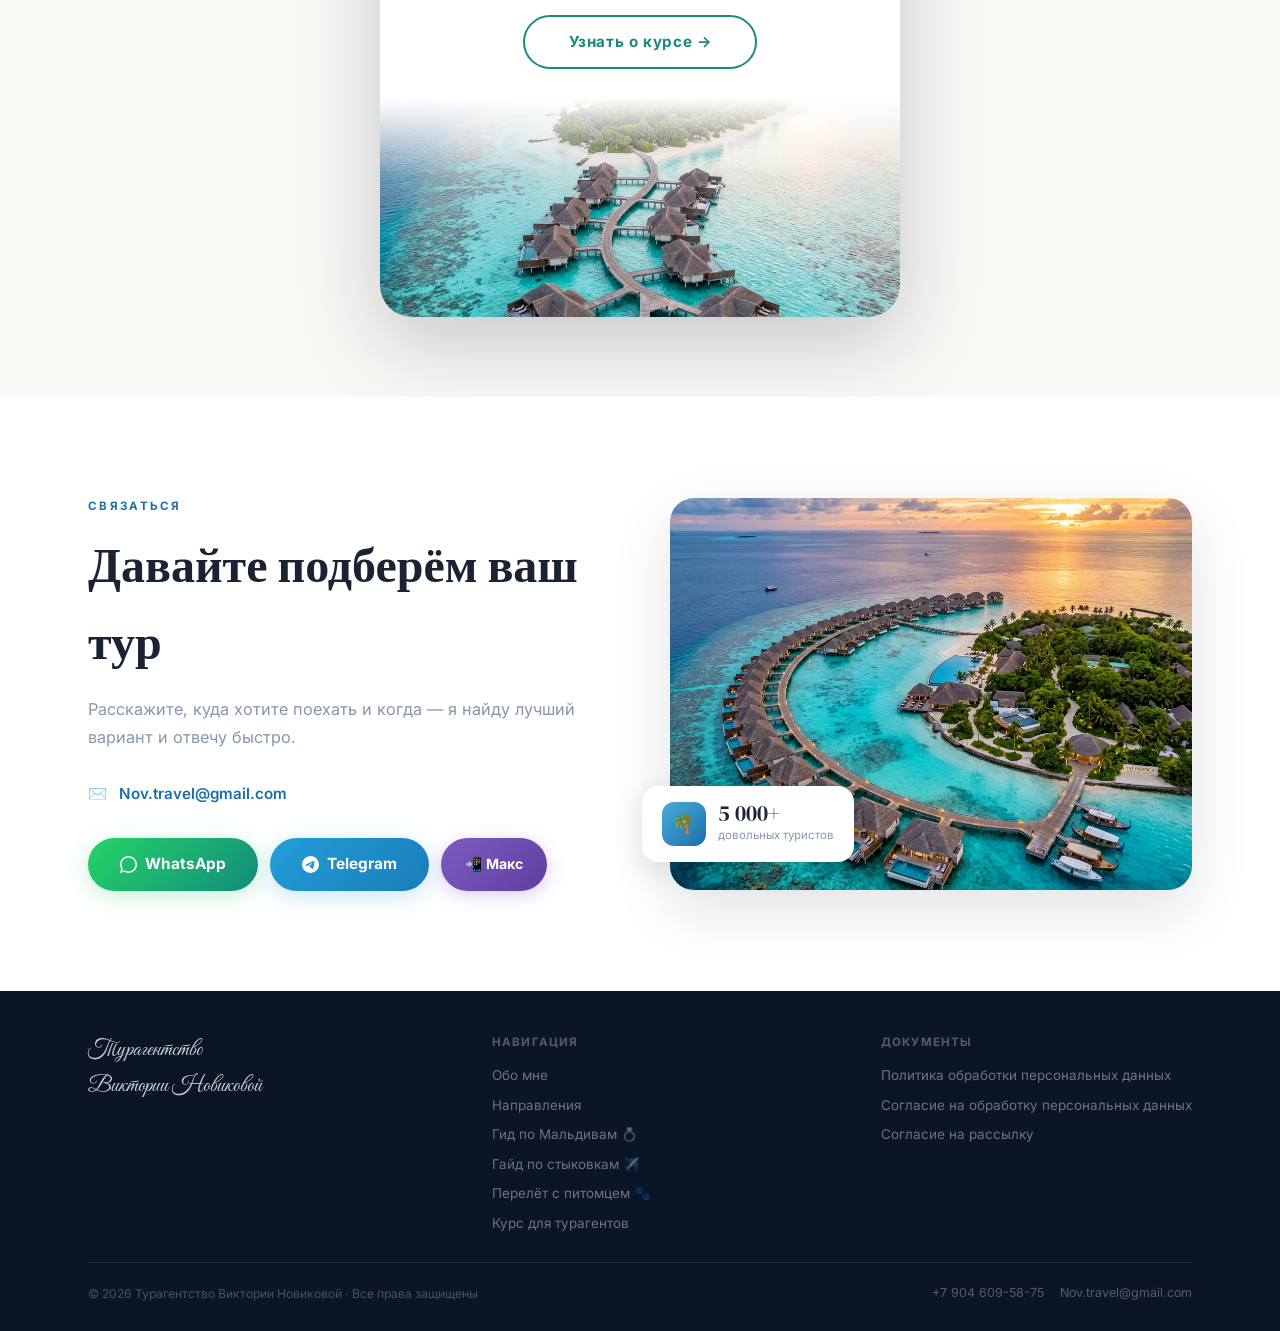
==== commit fa37db1f: "Update index.html" ====
--- a/index.html
+++ b/index.html
@@ -451,6 +451,10 @@
             <svg width="20" height="20" fill="none" viewBox="0 0 24 24" stroke="currentColor" stroke-width="2"><polyline points="20 6 9 17 4 12"/></svg>
             <span><strong>Предприниматель</strong> с миллионными оборотами в туризме</span>
           </div>
+          <div class="cred">
+            <svg width="20" height="20" fill="none" viewBox="0 0 24 24" stroke="currentColor" stroke-width="2"><polyline points="20 6 9 17 4 12"/></svg>
+            <span><strong>Создатель и преподаватель </strong> авторского онлайн-курса "Он-лайн Турагент с нуля" с которым вы можете ознакомиться ниже.</span>
+          </div>
         </div>
       </div>
     </div>
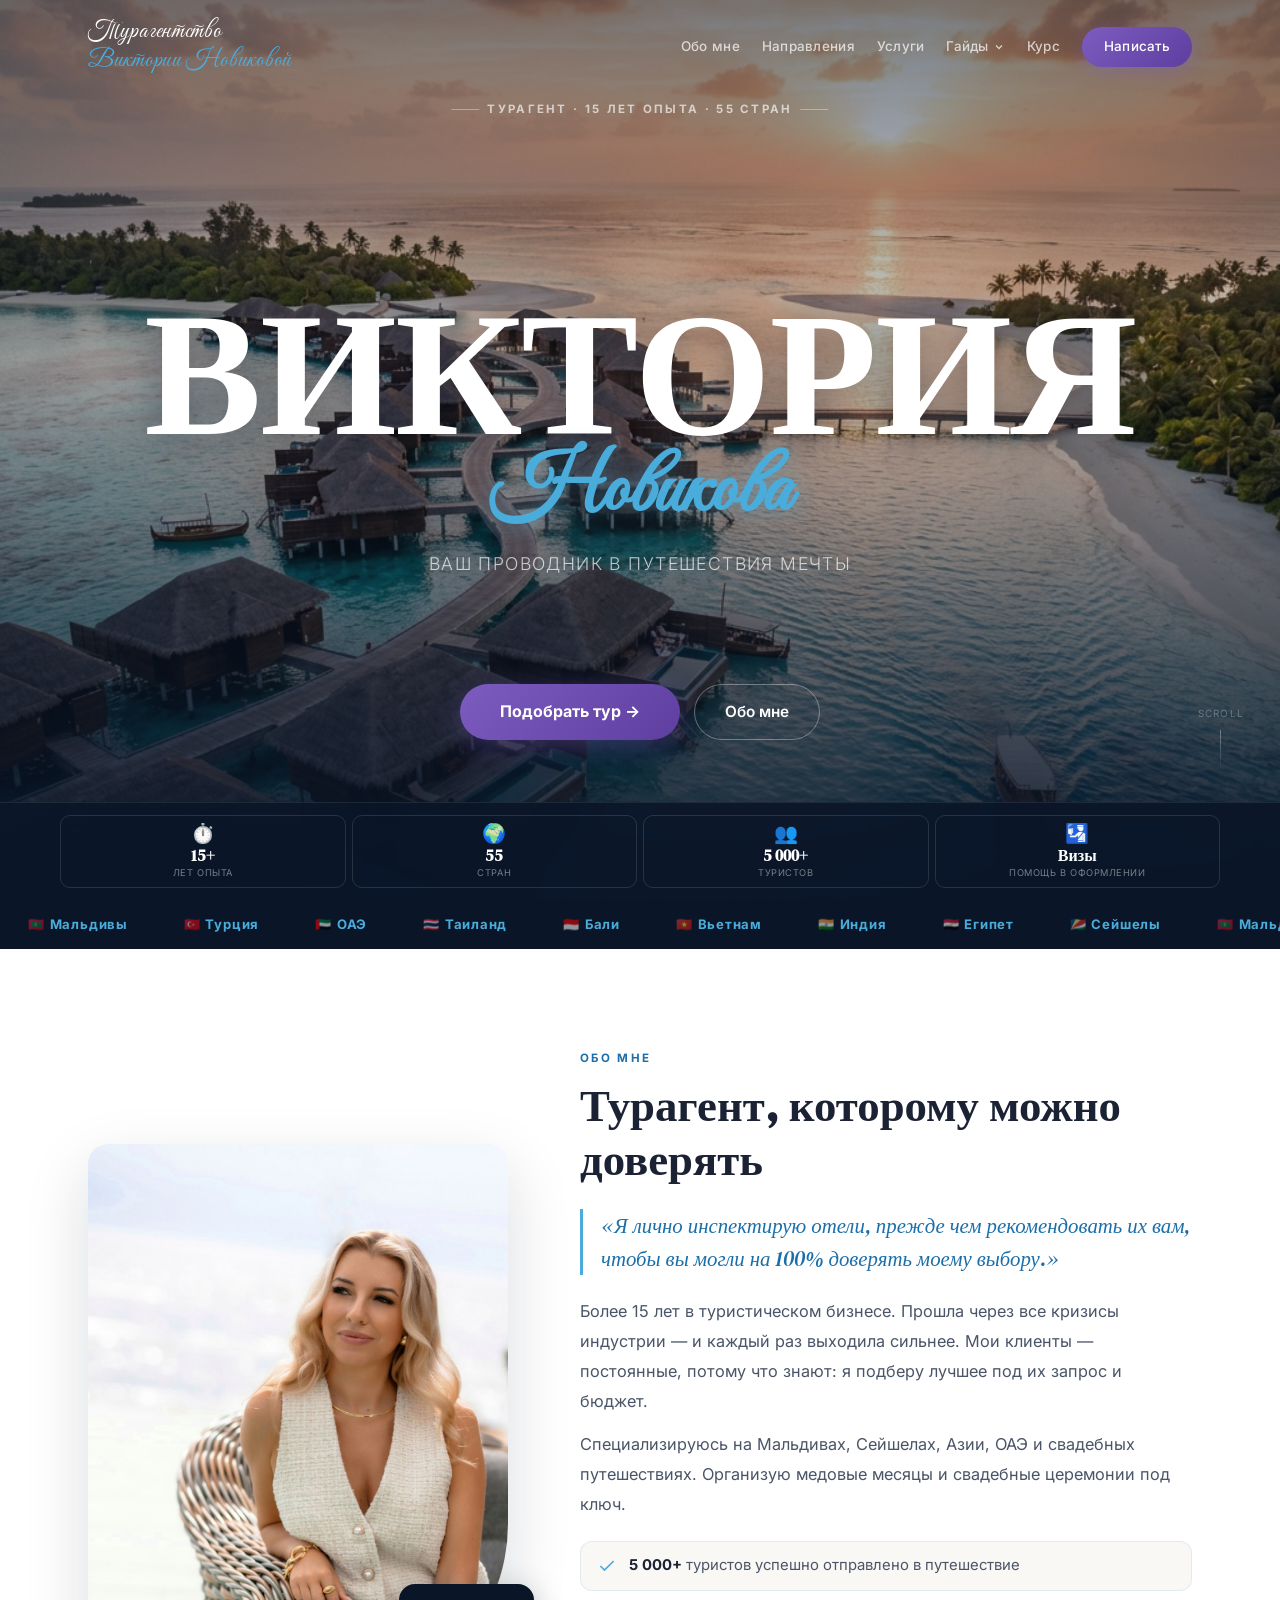
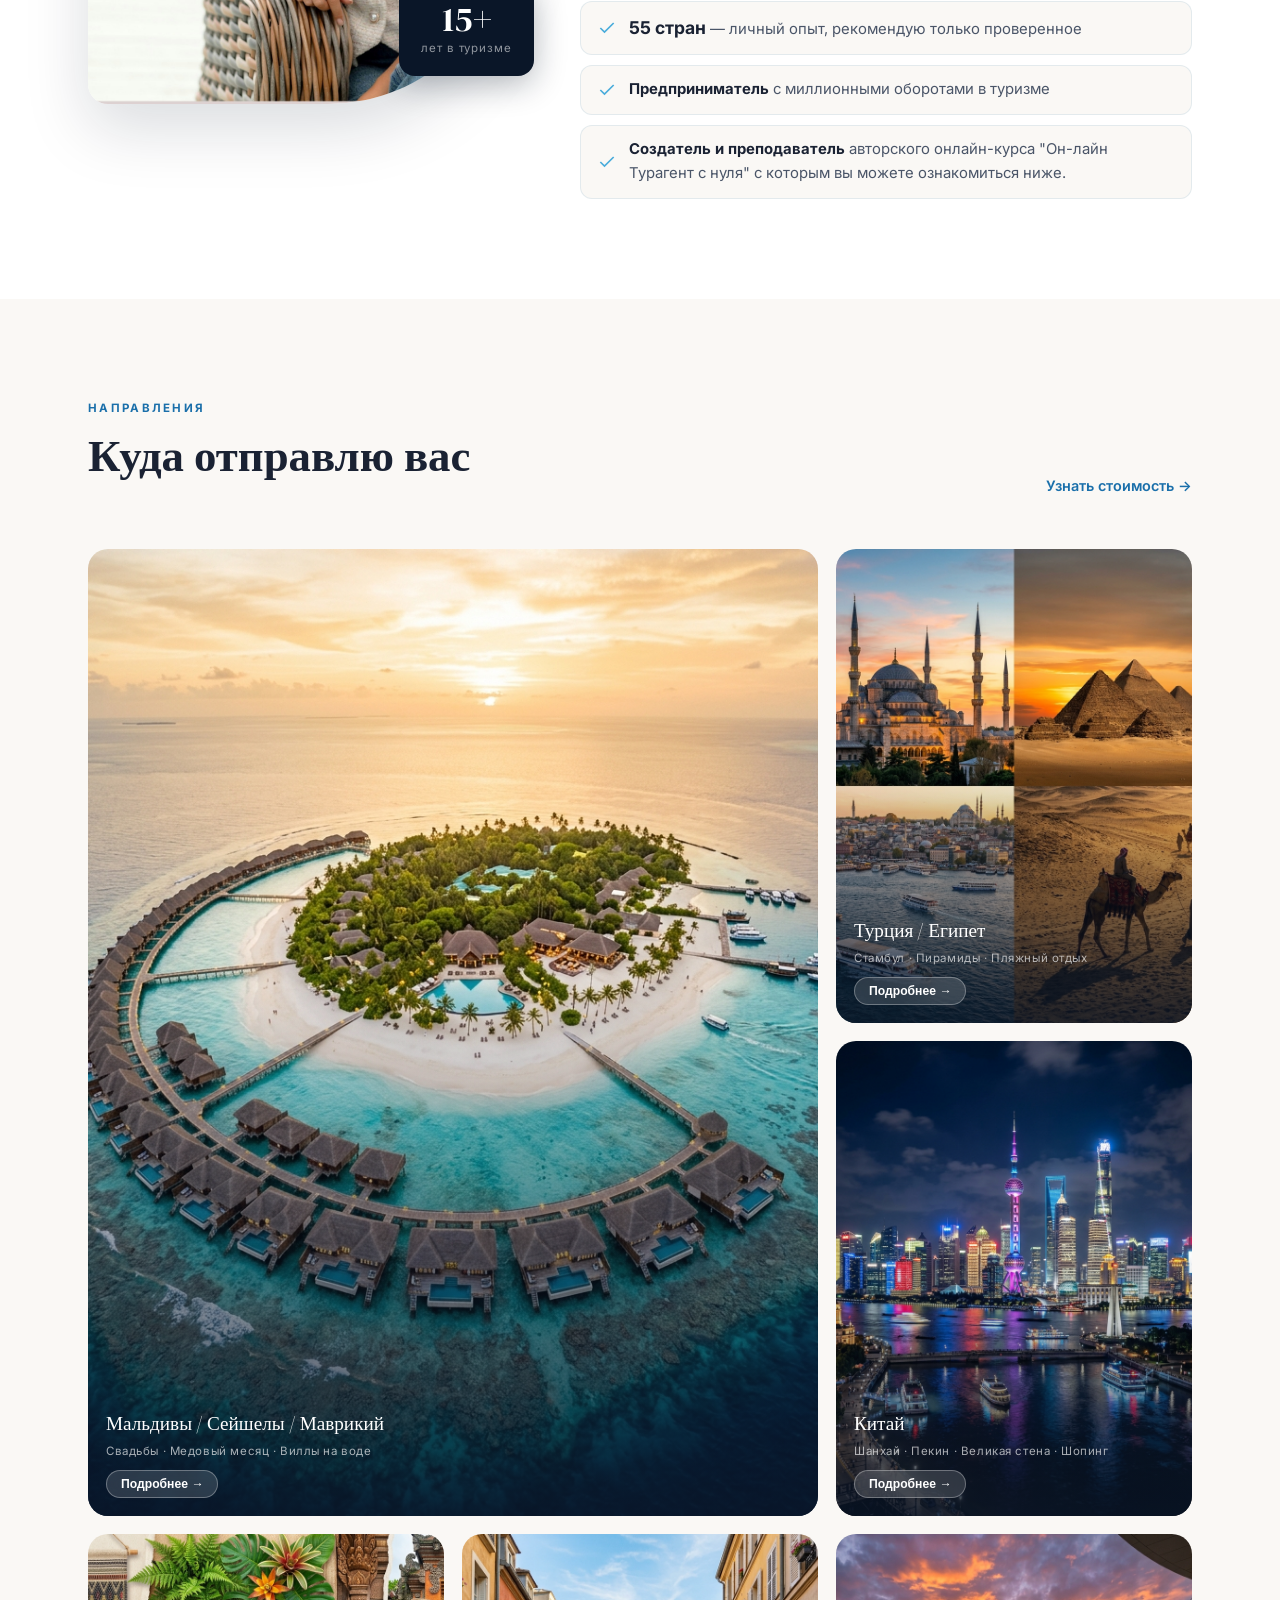
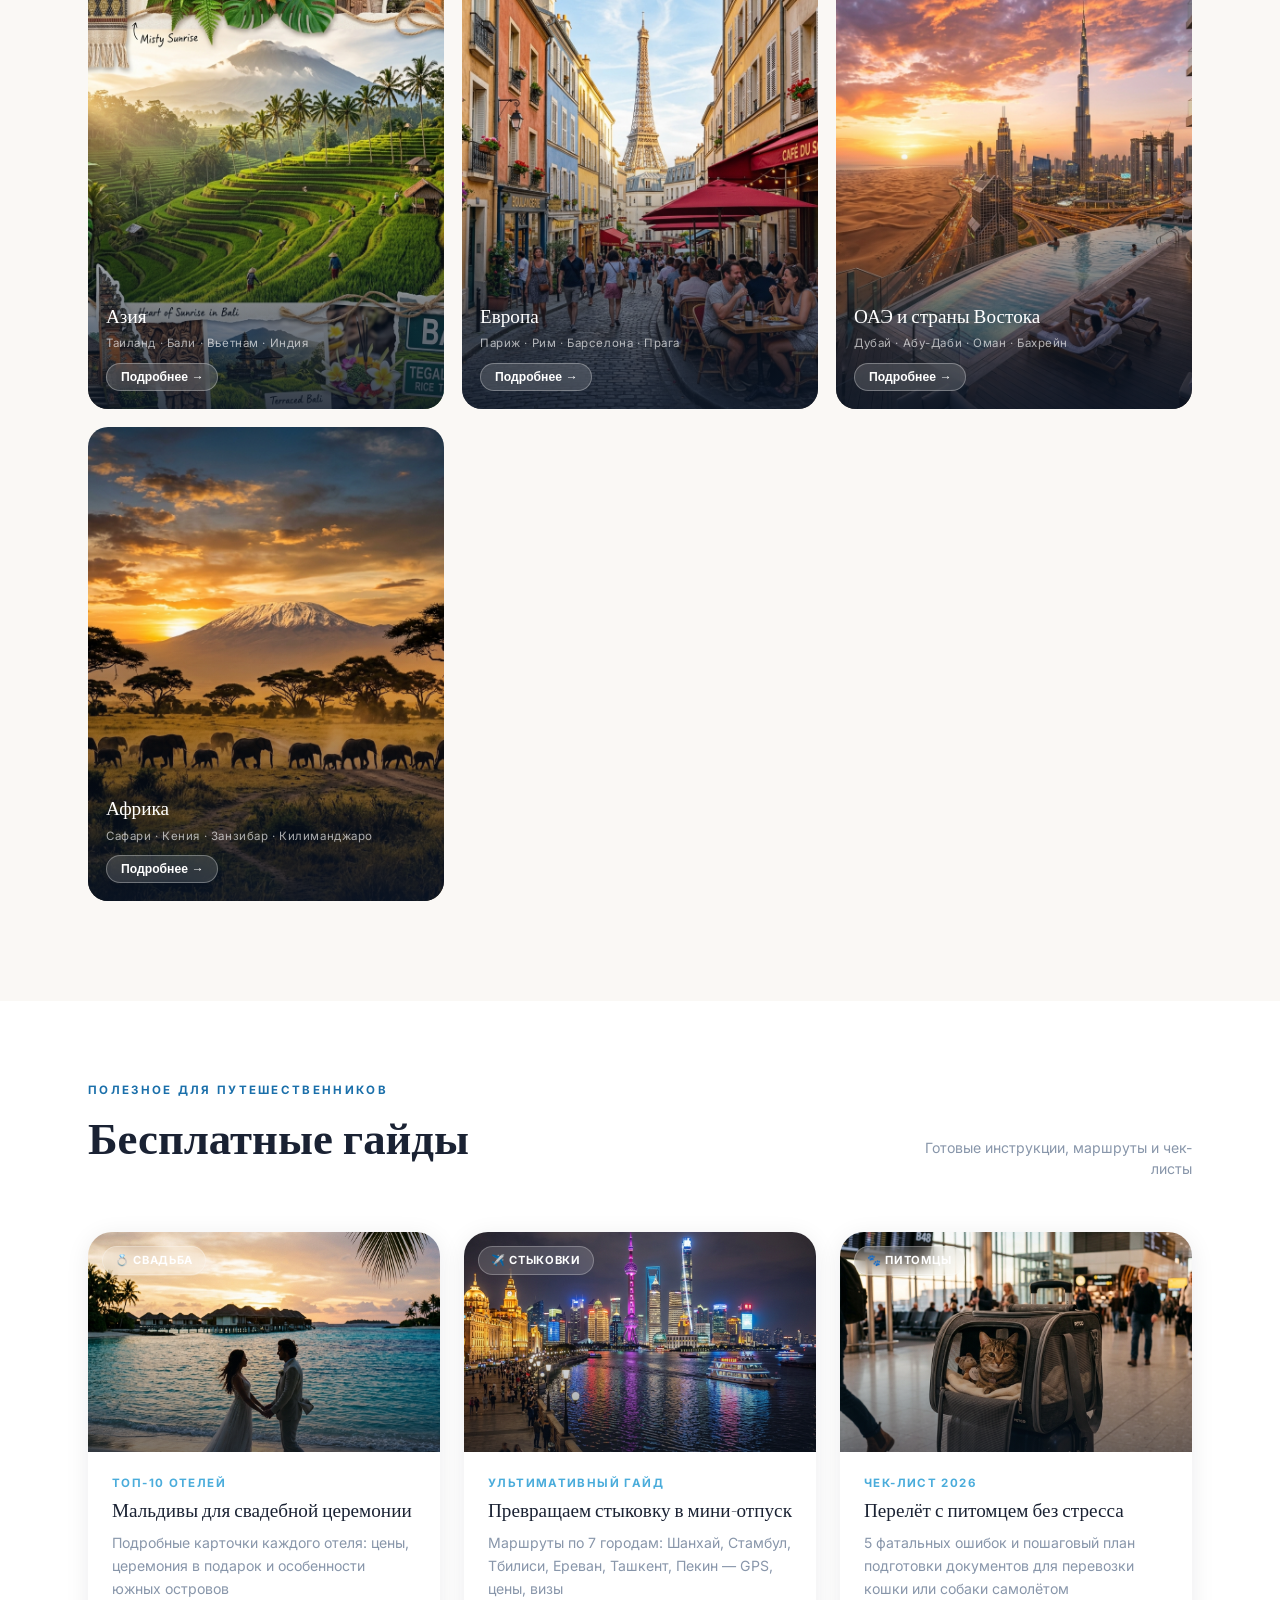
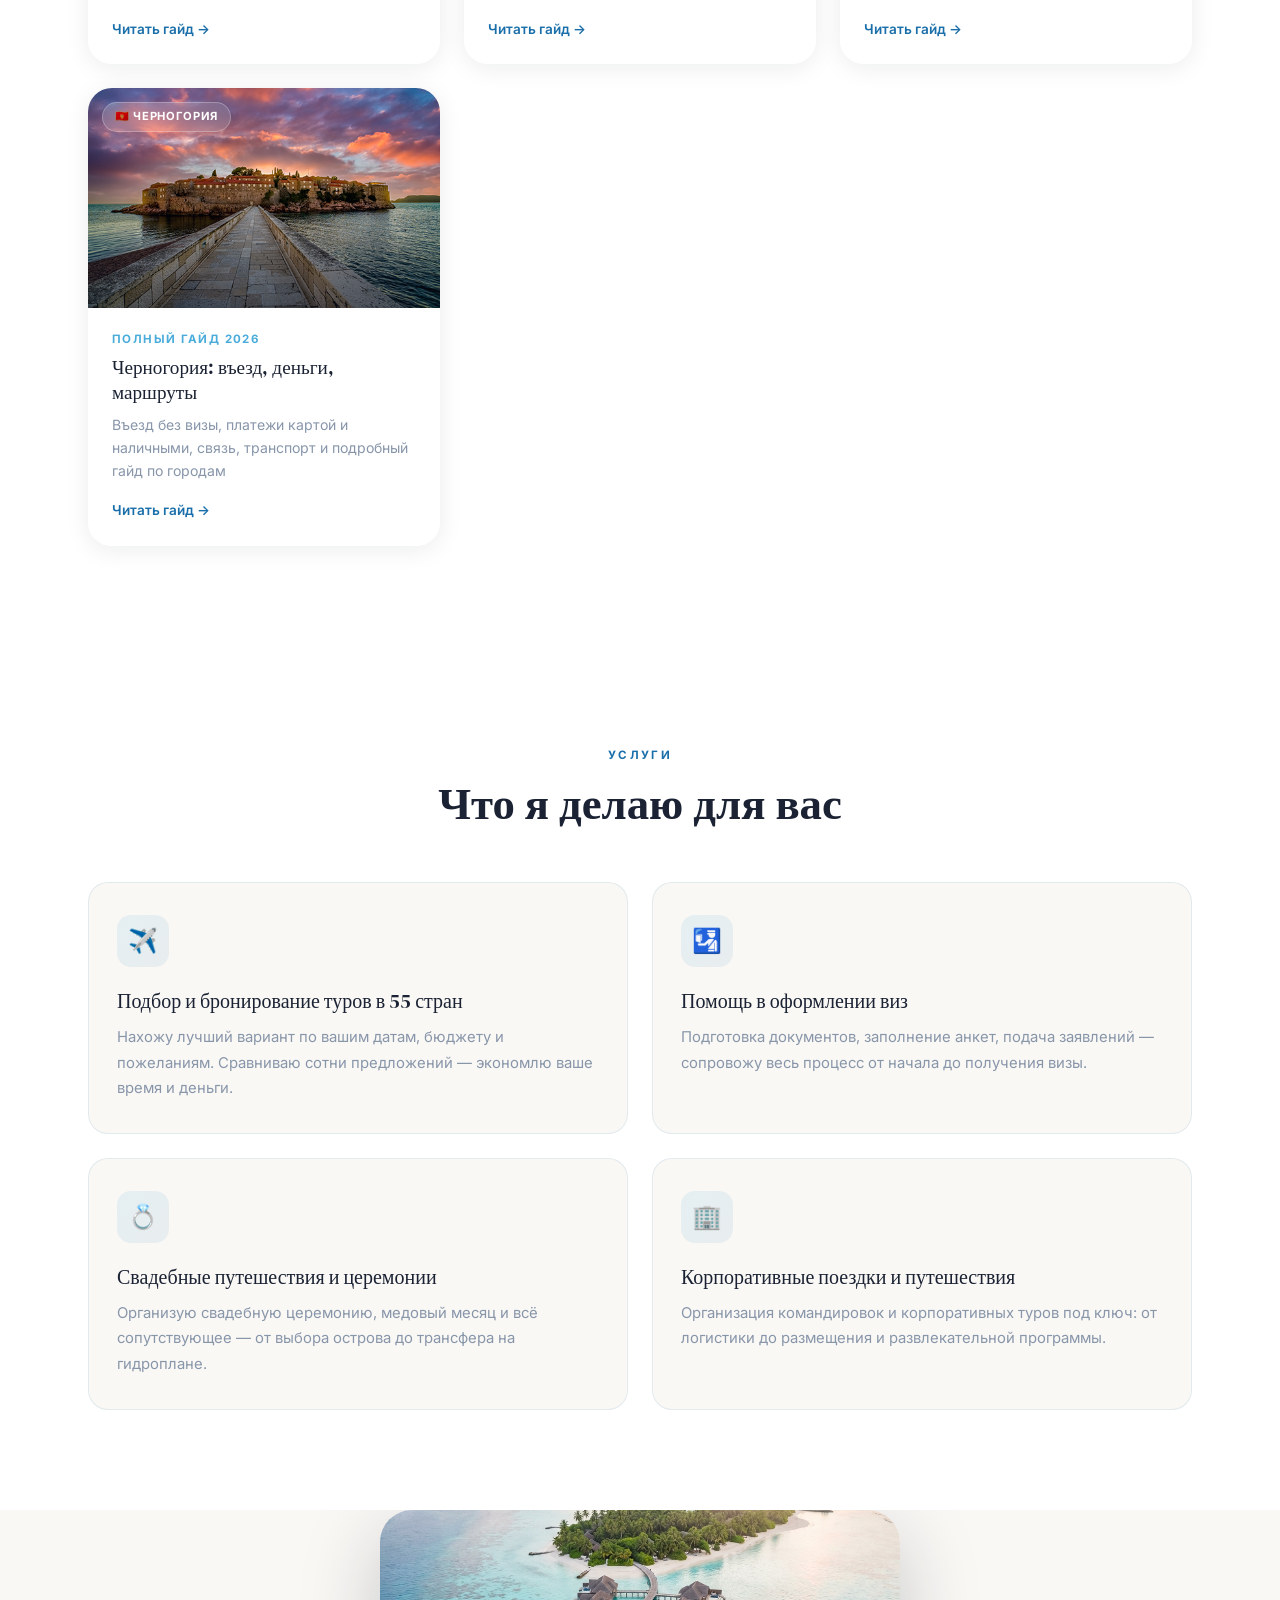
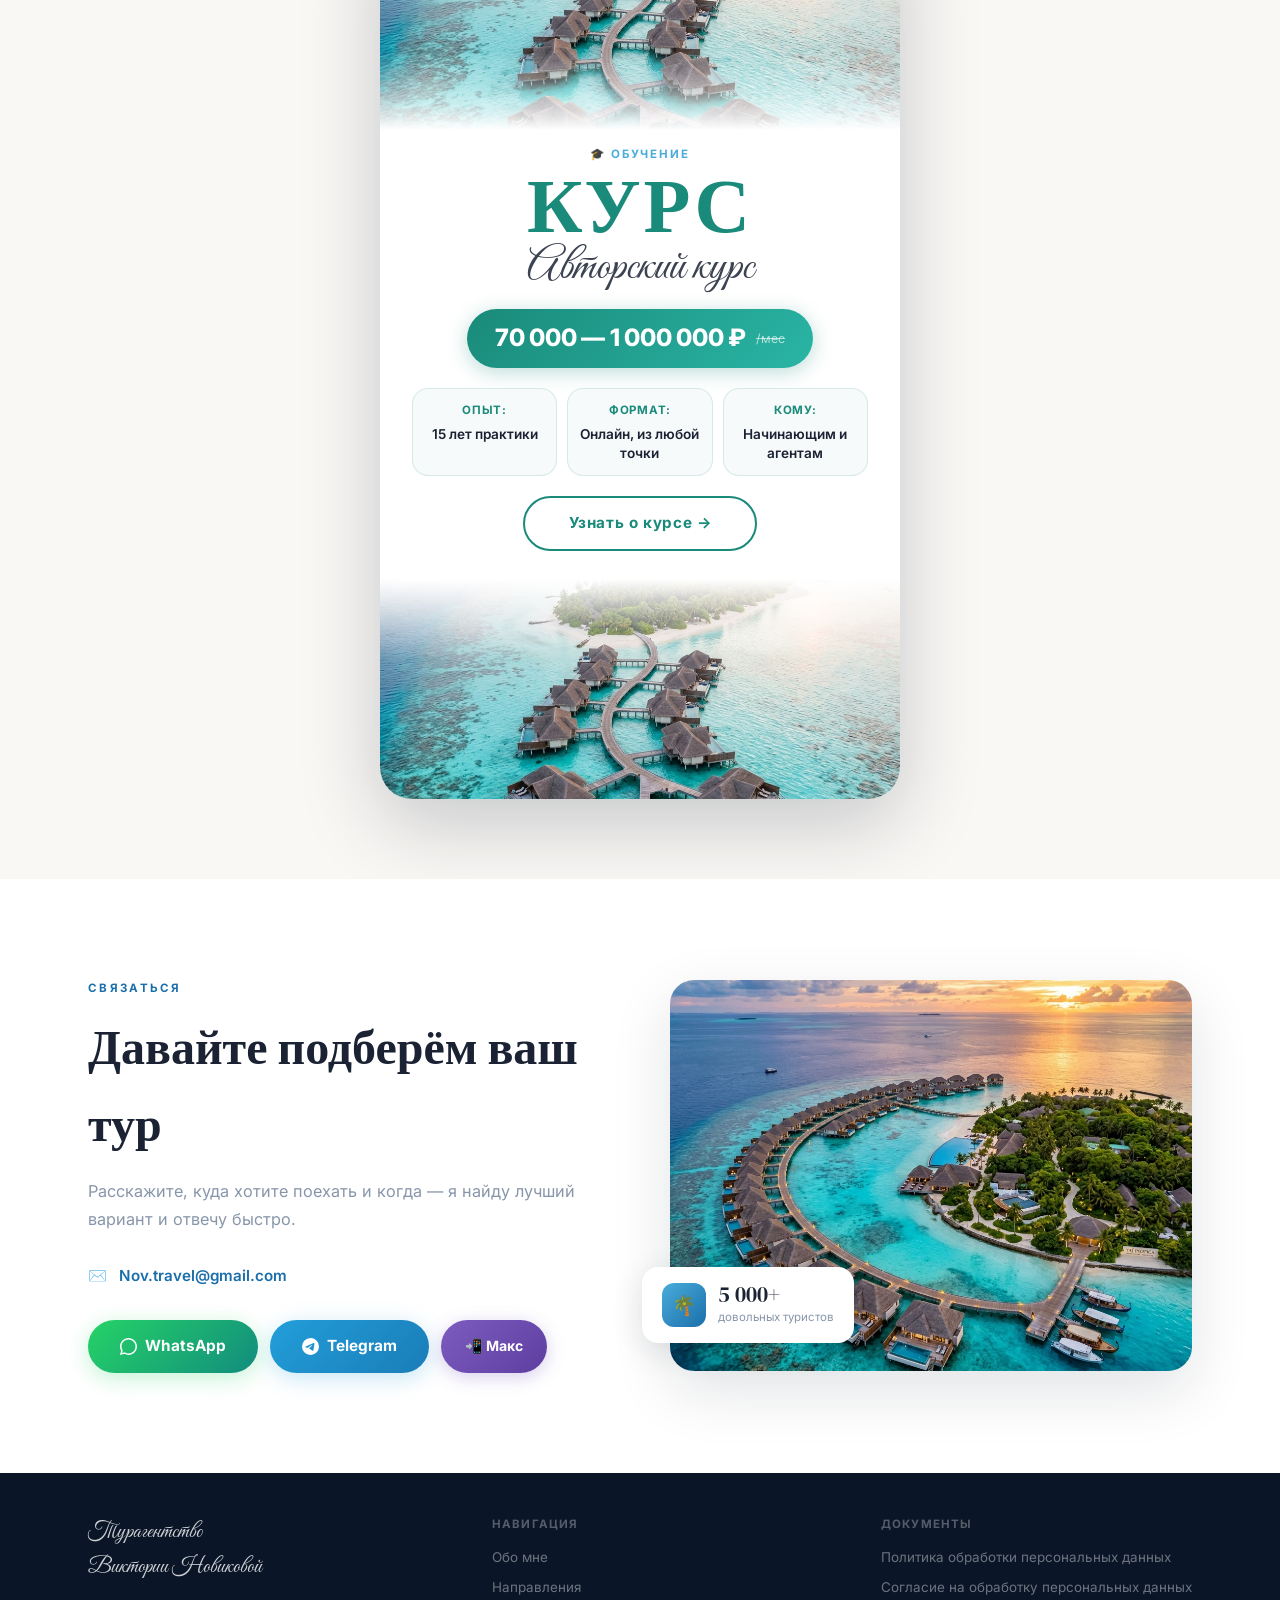
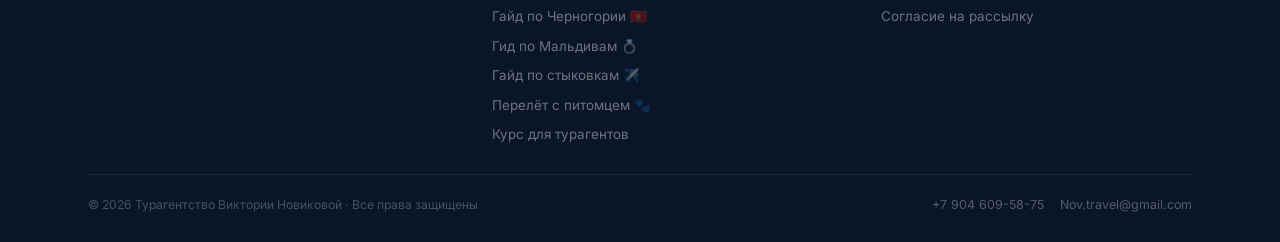
==== commit 7fa7bc33: "Add files via upload" ====
--- a/index.html
+++ b/index.html
@@ -171,7 +171,7 @@
 
 /* ===== GUIDES SECTION ===== */
 .guides-sec{padding:80px 0 100px;background:var(--white);}
-.guides-grid{display:grid;grid-template-columns:repeat(3,1fr);gap:24px;margin-top:52px;}
+.guides-grid{display:grid;grid-template-columns:repeat(auto-fit,minmax(260px,1fr));gap:24px;margin-top:52px;}
 .guide-card{position:relative;border-radius:24px;overflow:hidden;display:flex;flex-direction:column;text-decoration:none;transition:.35s var(--ease);box-shadow:0 4px 24px rgba(10,22,40,.08);}
 .guide-card:hover{transform:translateY(-6px);box-shadow:0 16px 48px rgba(10,22,40,.15);}
 .guide-card-img{position:relative;overflow:hidden;flex-shrink:0;}
@@ -342,6 +342,7 @@
           <svg viewBox="0 0 24 24" fill="none" stroke="currentColor" stroke-width="2.5"><polyline points="6 9 12 15 18 9"/></svg>
         </div>
         <div class="nav-dropdown-menu">
+          <a href="montenegroguide.html"><span class="dd-icon">🇲🇪</span> Гайд по Черногории</a>
           <a href="maldives.html"><span class="dd-icon">🏔️</span> Мальдивы для свадьбы</a>
           <a href="transit_guide.html"><span class="dd-icon">✈️</span> Гайд по стыковкам</a>
           <a href="pets.html"><span class="dd-icon">🐾</span> Перелёт с питомцем</a>
@@ -618,6 +619,18 @@
           <div class="guide-desc">5 фатальных ошибок и пошаговый план подготовки документов для перевозки кошки или собаки самолётом</div>
           <span class="guide-link">Читать гайд →</span>
         </div>
+      <!-- Гайд 4: Черногория -->
+      <a href="montenegroguide.html" class="guide-card fade-up">
+        <div class="guide-card-img">
+          <img src="images/svstefan.png" alt="Гайд по Черногории">
+          <span class="guide-badge">🇲🇪 Черногория</span>
+        </div>
+        <div class="guide-card-body">
+          <div class="guide-tag">Полный гайд 2026</div>
+          <div class="guide-title">Черногория: въезд, деньги, маршруты</div>
+          <div class="guide-desc">Въезд без визы, платежи картой и наличными, связь, транспорт и подробный гайд по городам</div>
+          <span class="guide-link">Читать гайд →</span>
+        </div>
       </a>
     </div>
   </div>
@@ -751,6 +764,7 @@
         <div class="footer-links">
           <a href="#about">Обо мне</a>
           <a href="#dest">Направления</a>
+          <a href="montenegroguide.html">Гайд по Черногории 🇲🇪</a>
           <a href="maldives.html">Гид по Мальдивам 💍</a>
           <a href="transit_guide.html">Гайд по стыковкам ✈️</a>
           <a href="pets.html">Перелёт с питомцем 🐾</a>
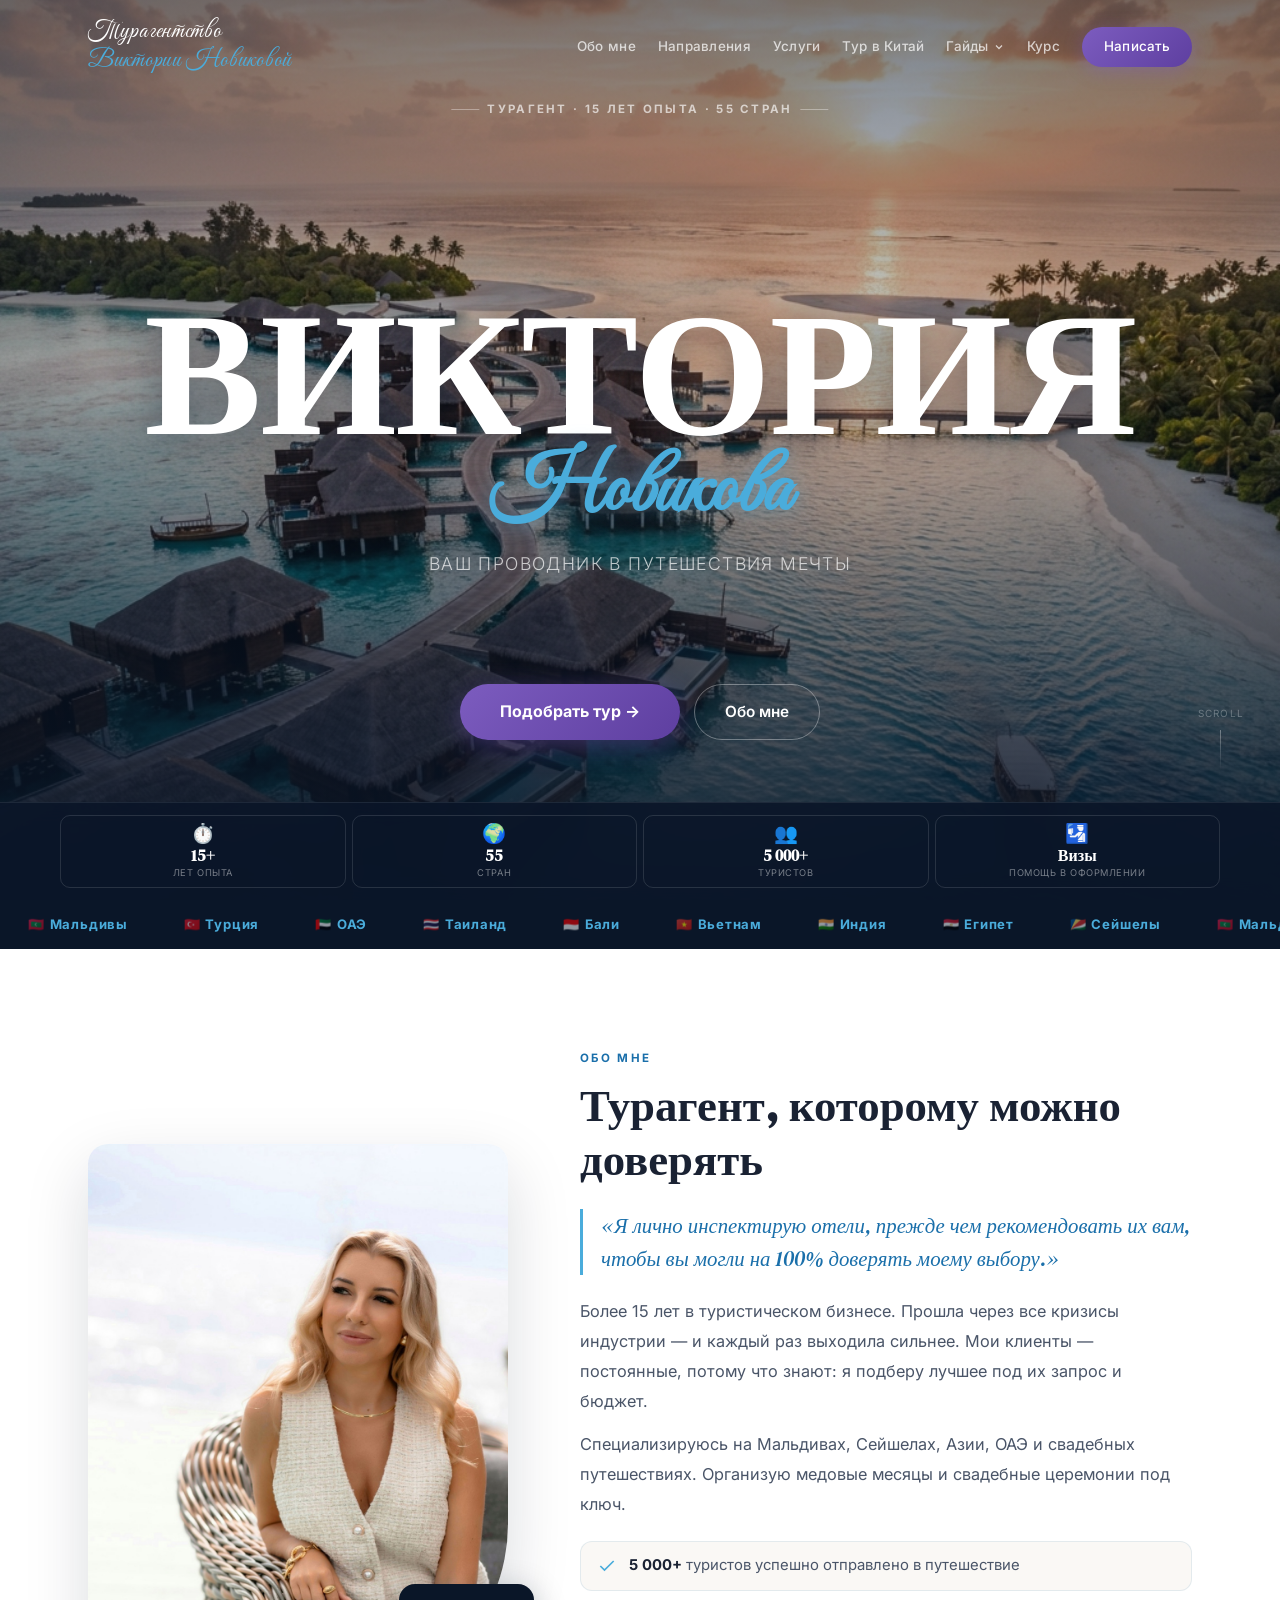
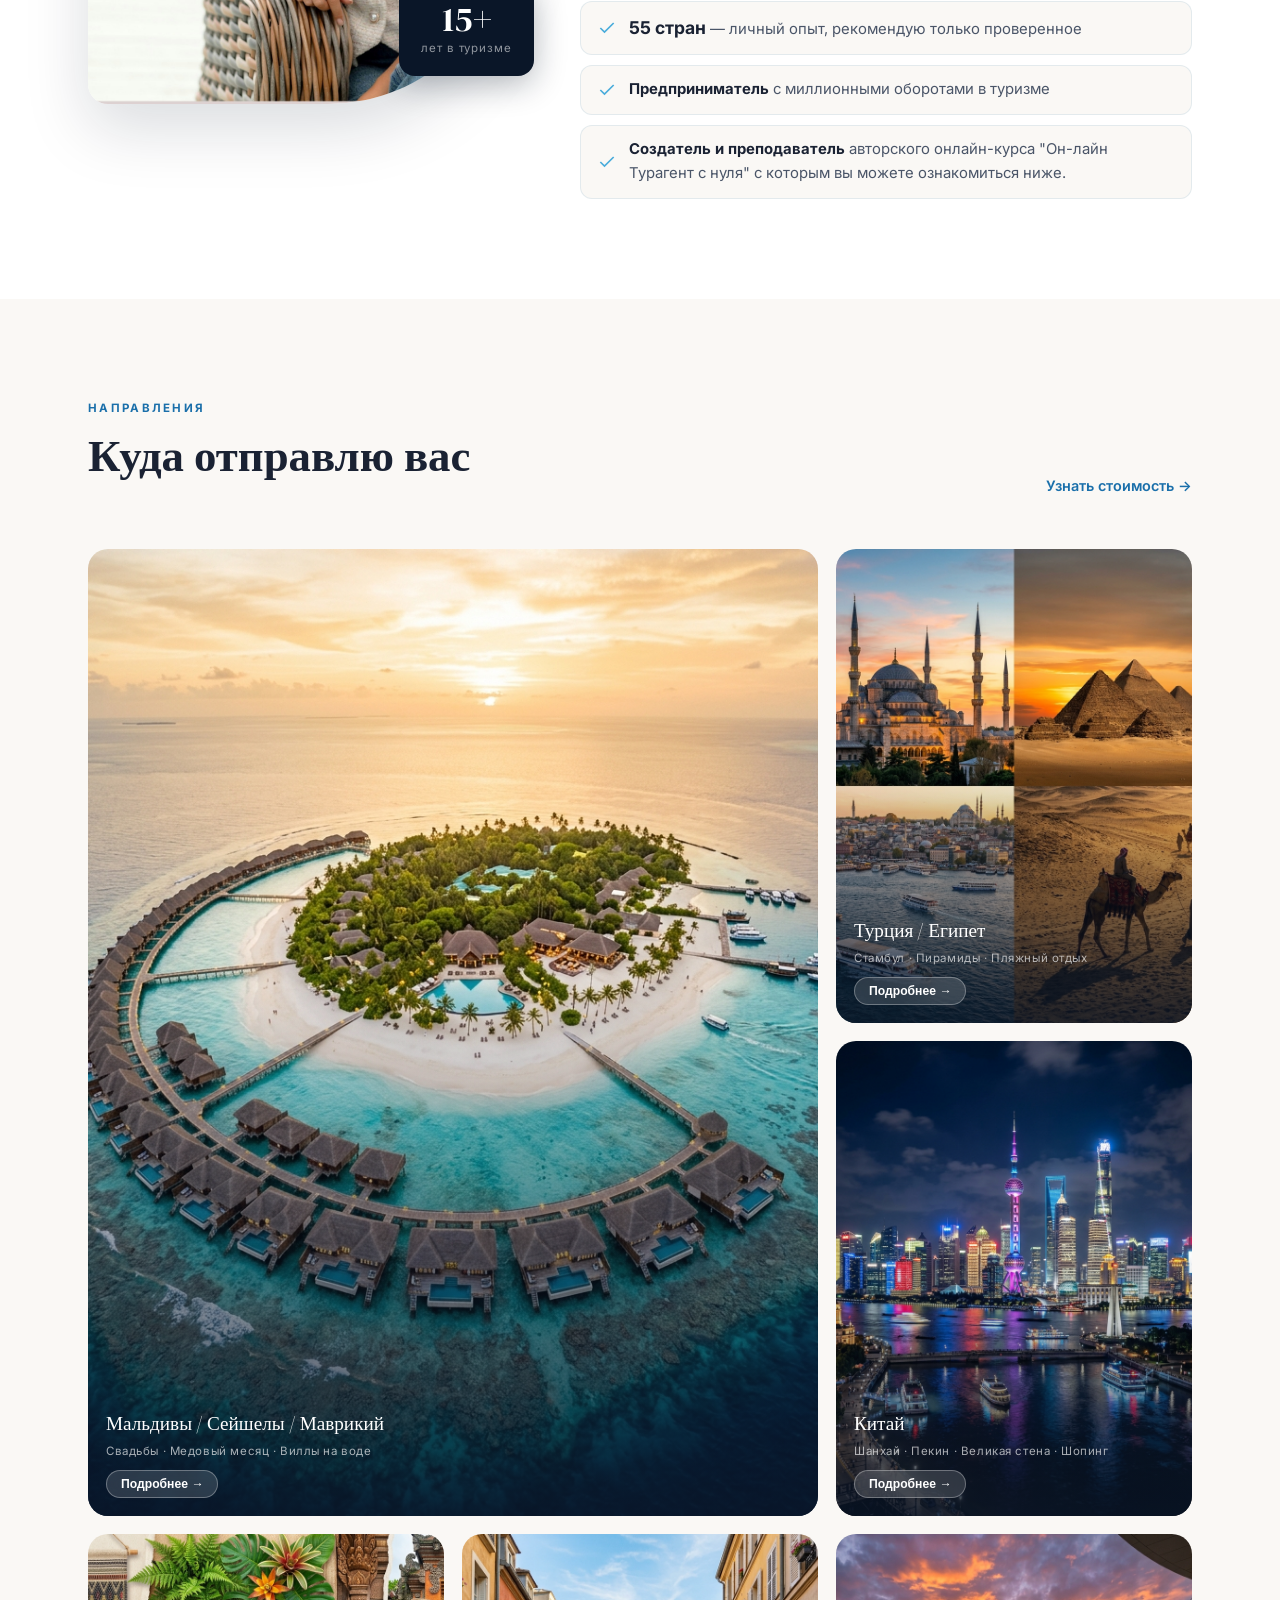
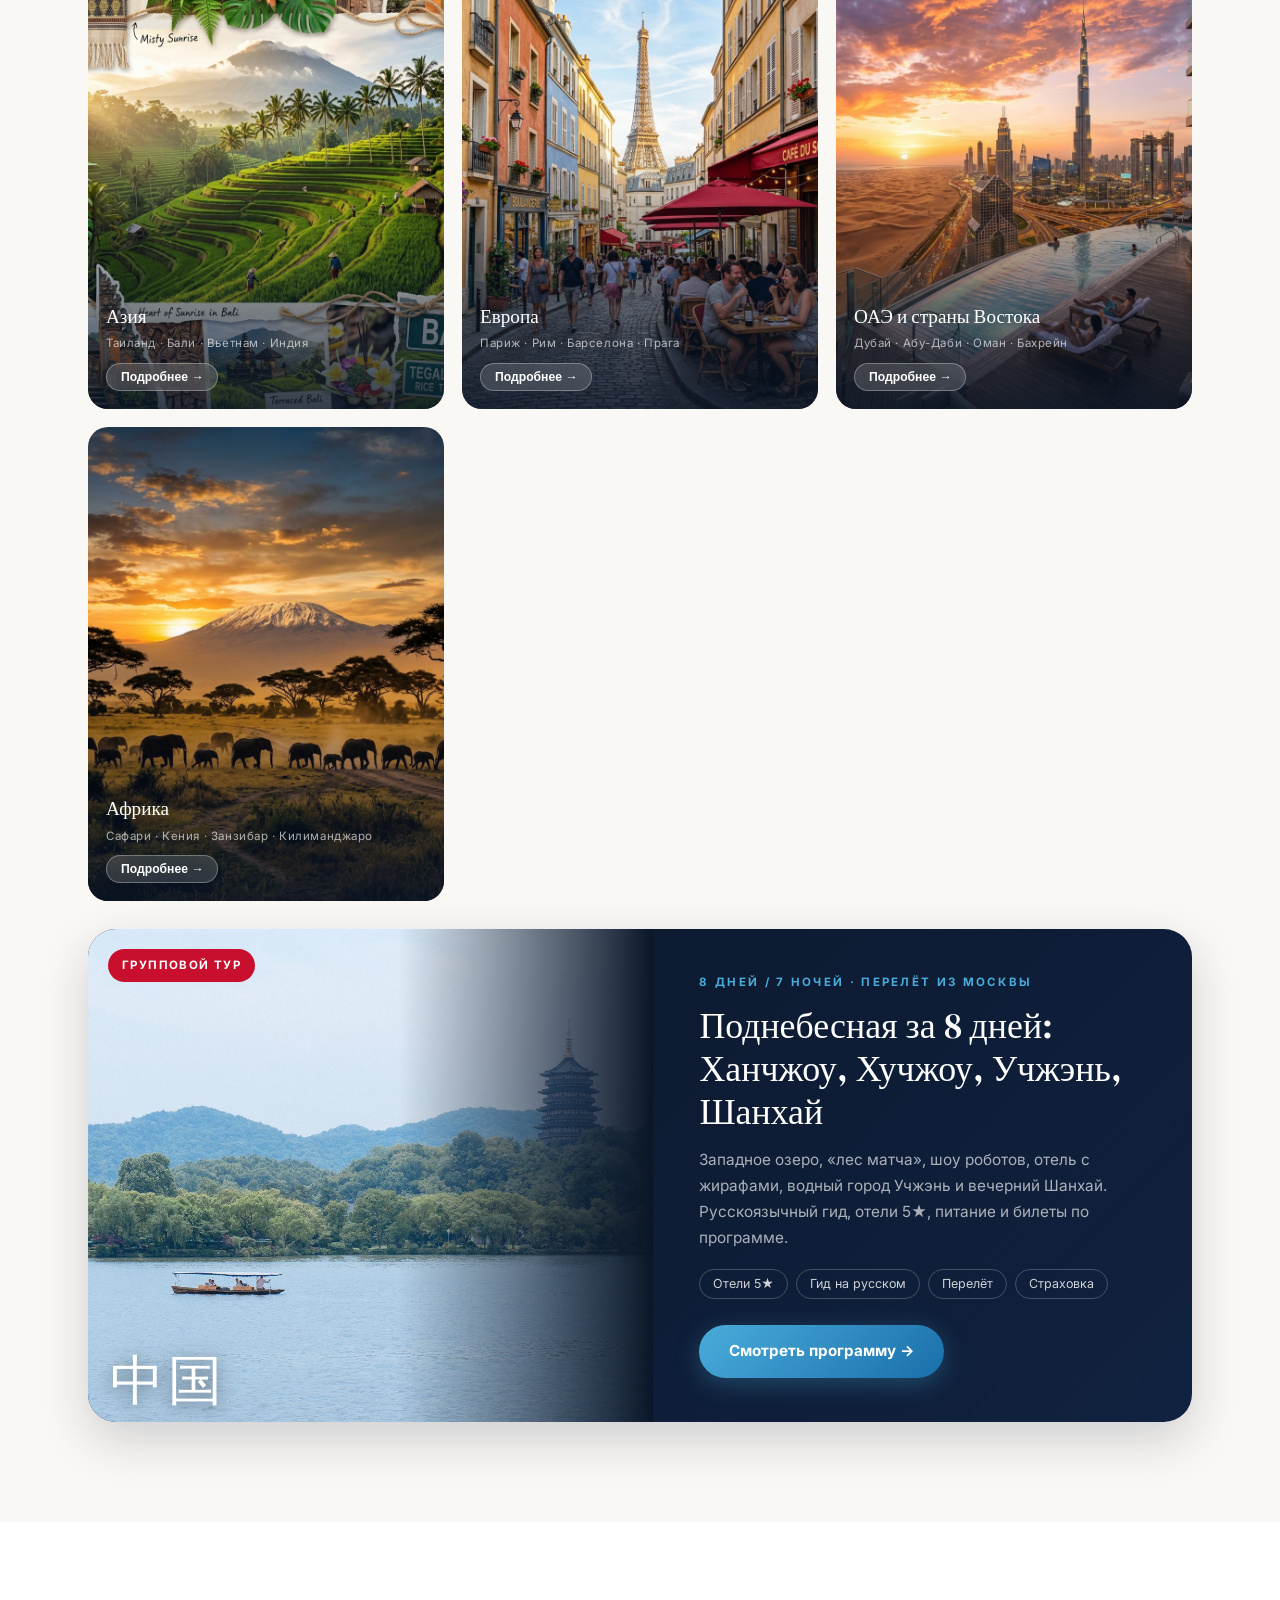
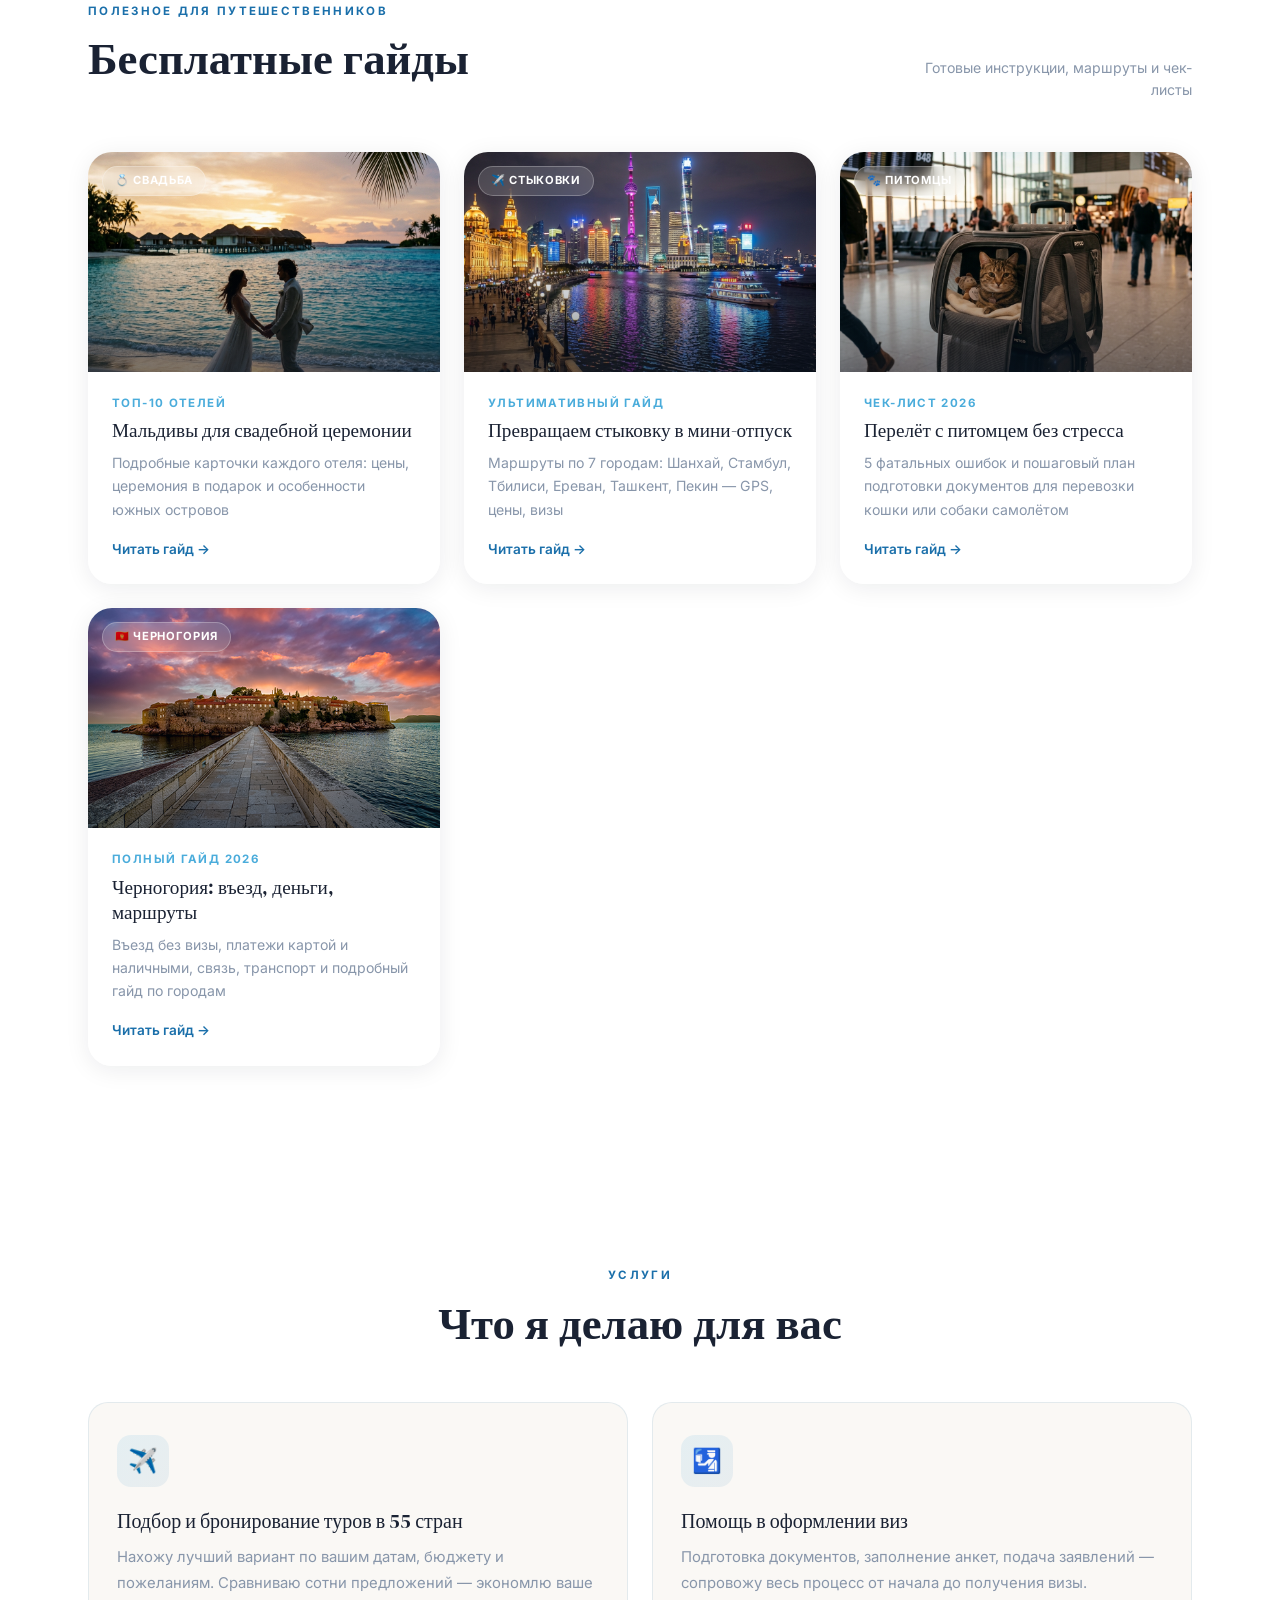
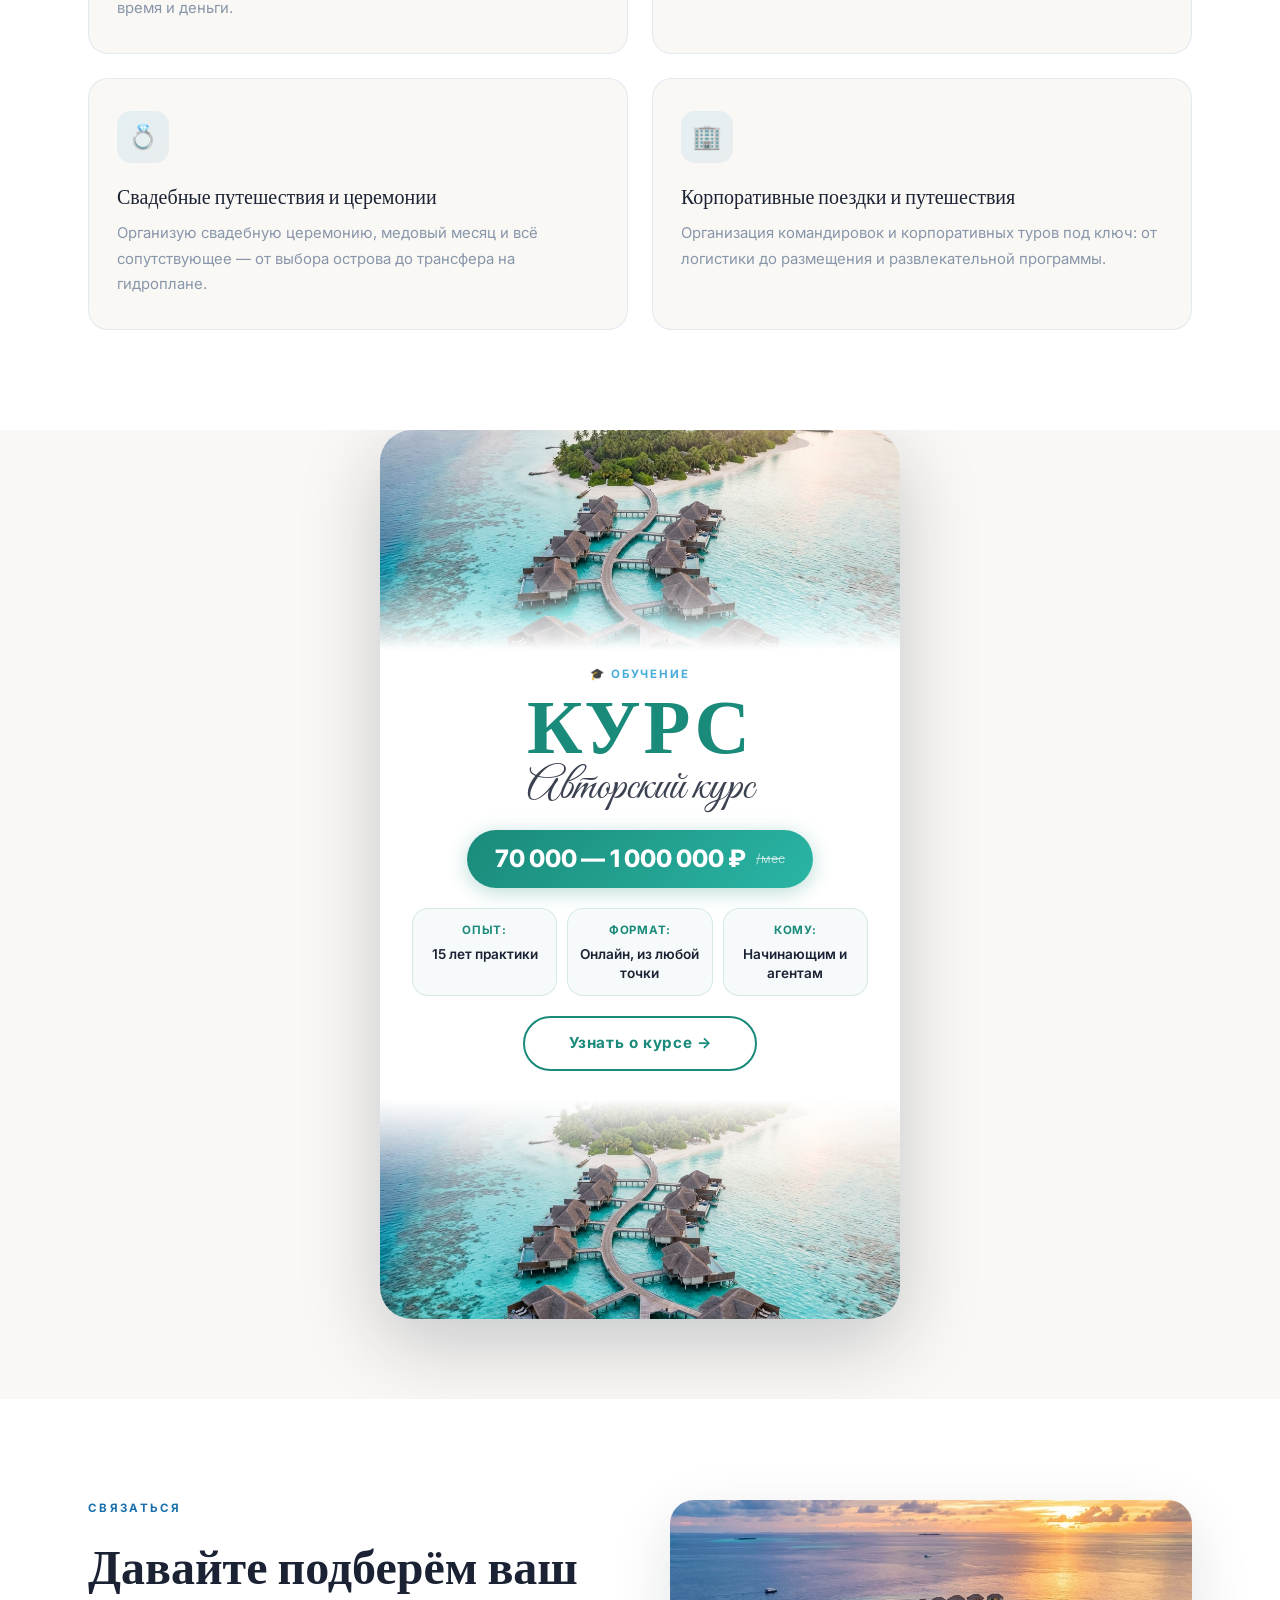
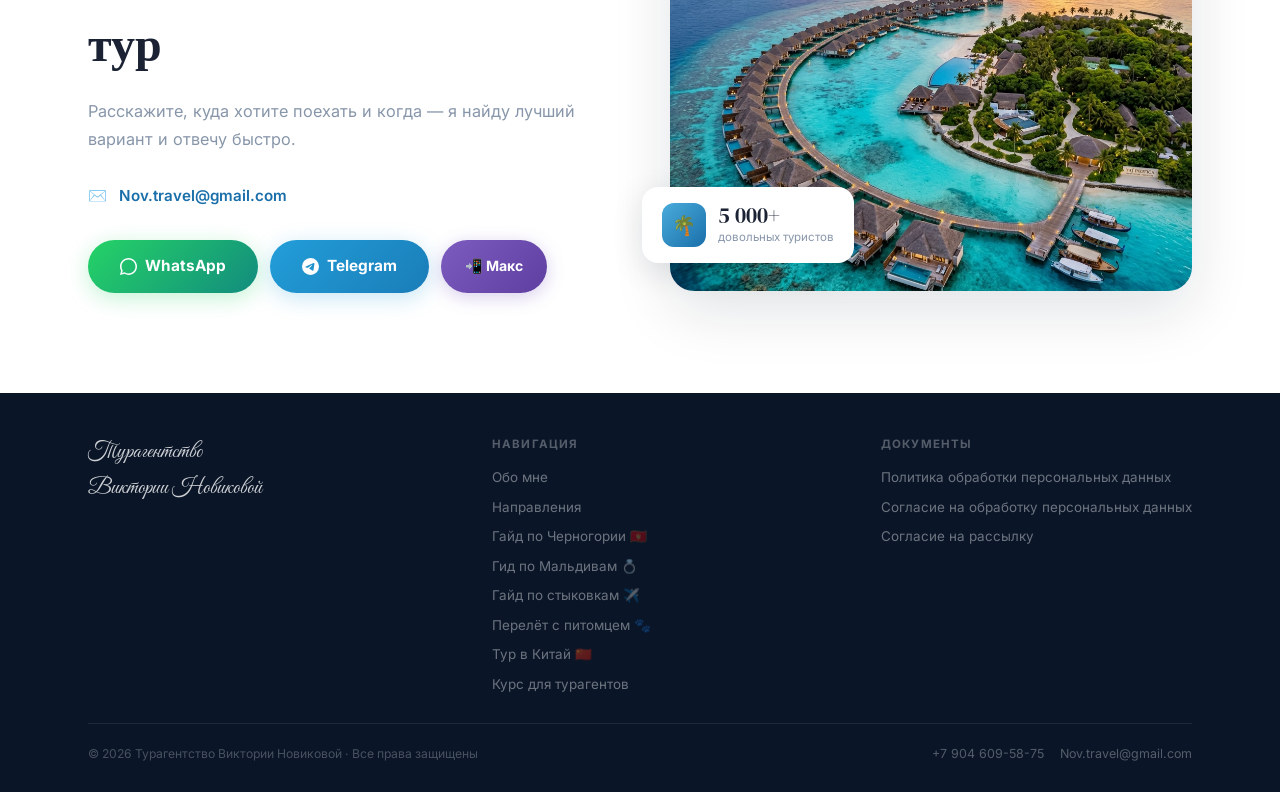
==== commit 0ae67eba: "Add China group tour page (china.html) and feature banner on homepage Co-Authored-By: Claude Sonnet " ====
--- a/index.html
+++ b/index.html
@@ -194,6 +194,25 @@
 .svc-icon{width:52px;height:52px;border-radius:14px;background:linear-gradient(135deg,rgba(74,172,219,.12),rgba(26,111,170,.08));display:flex;align-items:center;justify-content:center;font-size:1.5rem;margin-bottom:18px;}
 .svc-title{font-family:'DM Serif Display',serif;font-size:1.25rem;color:var(--text);margin-bottom:8px;}
 .svc-text{font-size:.93rem;color:var(--muted);line-height:1.7;}
+
+
+/* ===== TOUR FEATURE (China) ===== */
+.tour-feature{display:grid;grid-template-columns:1.05fr 1fr;margin-top:28px;border-radius:28px;overflow:hidden;background:linear-gradient(135deg,var(--navy),var(--navy2));color:#fff;box-shadow:0 18px 50px rgba(10,22,40,.18);transition:transform .4s var(--ease),box-shadow .4s var(--ease);}
+.tour-feature:hover{transform:translateY(-4px);box-shadow:0 26px 60px rgba(10,22,40,.26);}
+.tf-img{position:relative;min-height:340px;}
+.tf-img img{position:absolute;inset:0;width:100%;height:100%;object-fit:cover;transition:transform .8s var(--ease);}
+.tour-feature:hover .tf-img img{transform:scale(1.05);}
+.tf-img::after{content:'';position:absolute;inset:0;background:linear-gradient(90deg,transparent 55%,var(--navy) 100%);}
+.tf-zh{position:absolute;left:22px;bottom:14px;z-index:2;font-family:'DM Serif Display',serif;font-size:3.4rem;line-height:1;color:#fff;text-shadow:0 2px 18px rgba(0,0,0,.5);letter-spacing:.08em;}
+.tf-badge{position:absolute;left:20px;top:20px;z-index:2;background:#c8102e;color:#fff;font-size:.72rem;font-weight:700;letter-spacing:.12em;text-transform:uppercase;padding:7px 14px;border-radius:50px;}
+.tf-body{padding:44px 46px;display:flex;flex-direction:column;justify-content:center;}
+.tf-eyebrow{font-size:.72rem;font-weight:700;letter-spacing:.2em;text-transform:uppercase;color:var(--sky);margin-bottom:12px;}
+.tf-title{font-family:'DM Serif Display',serif;font-size:clamp(1.7rem,2.8vw,2.4rem);line-height:1.2;margin-bottom:14px;}
+.tf-desc{font-size:.96rem;color:rgba(255,255,255,.65);line-height:1.7;margin-bottom:18px;}
+.tf-tags{display:flex;flex-wrap:wrap;gap:8px;margin-bottom:26px;}
+.tf-tags span{border:1px solid rgba(255,255,255,.22);border-radius:50px;padding:4px 13px;font-size:.78rem;color:rgba(255,255,255,.8);}
+.tf-btn{align-self:flex-start;display:inline-flex;align-items:center;gap:8px;padding:14px 30px;border-radius:50px;font-weight:700;font-size:.95rem;background:linear-gradient(135deg,var(--sky),var(--blue));color:#fff;box-shadow:0 6px 24px rgba(74,172,219,.3);}
+@media(max-width:900px){.tour-feature{grid-template-columns:1fr;}.tf-img{min-height:240px;}.tf-img::after{background:linear-gradient(180deg,transparent 55%,var(--navy) 100%);}.tf-body{padding:28px 24px 32px;}}
 
 /* ===== MALDIVES BANNER ===== */
 .maldives-ban{margin:0 0 0;padding:100px 0;background:var(--cream);}
@@ -335,6 +354,7 @@
       <a href="#about">Обо мне</a>
       <a href="#dest">Направления</a>
       <a href="#services">Услуги</a>
+      <a href="china.html">Тур в Китай</a>
       <!-- Dropdown: Гайды -->
       <div class="nav-dropdown">
         <div class="nav-dropdown-trigger">
@@ -538,6 +558,21 @@
         </div>
       </div>
     </div>
+    <!-- Групповой тур: Китай -->
+    <a href="china.html" class="tour-feature fade-up">
+      <div class="tf-img">
+        <img src="img/china/01.jpg" alt="Западное озеро и пагода Лэйфэн, Ханчжоу" loading="lazy">
+        <span class="tf-badge">Групповой тур</span>
+        <span class="tf-zh">中国</span>
+      </div>
+      <div class="tf-body">
+        <div class="tf-eyebrow">8 дней / 7 ночей · перелёт из Москвы</div>
+        <div class="tf-title">Поднебесная за 8 дней: Ханчжоу, Хучжоу, Учжэнь, Шанхай</div>
+        <p class="tf-desc">Западное озеро, «лес матча», шоу роботов, отель с жирафами, водный город Учжэнь и вечерний Шанхай. Русскоязычный гид, отели 5★, питание и билеты по программе.</p>
+        <div class="tf-tags"><span>Отели 5★</span><span>Гид на русском</span><span>Перелёт</span><span>Страховка</span></div>
+        <span class="tf-btn">Смотреть программу →</span>
+      </div>
+    </a>
   </div>
 </section>
 
@@ -768,6 +803,7 @@
           <a href="maldives.html">Гид по Мальдивам 💍</a>
           <a href="transit_guide.html">Гайд по стыковкам ✈️</a>
           <a href="pets.html">Перелёт с питомцем 🐾</a>
+          <a href="china.html">Тур в Китай 🇨🇳</a>
           <a href="course.html">Курс для турагентов</a>
         </div>
       </div>
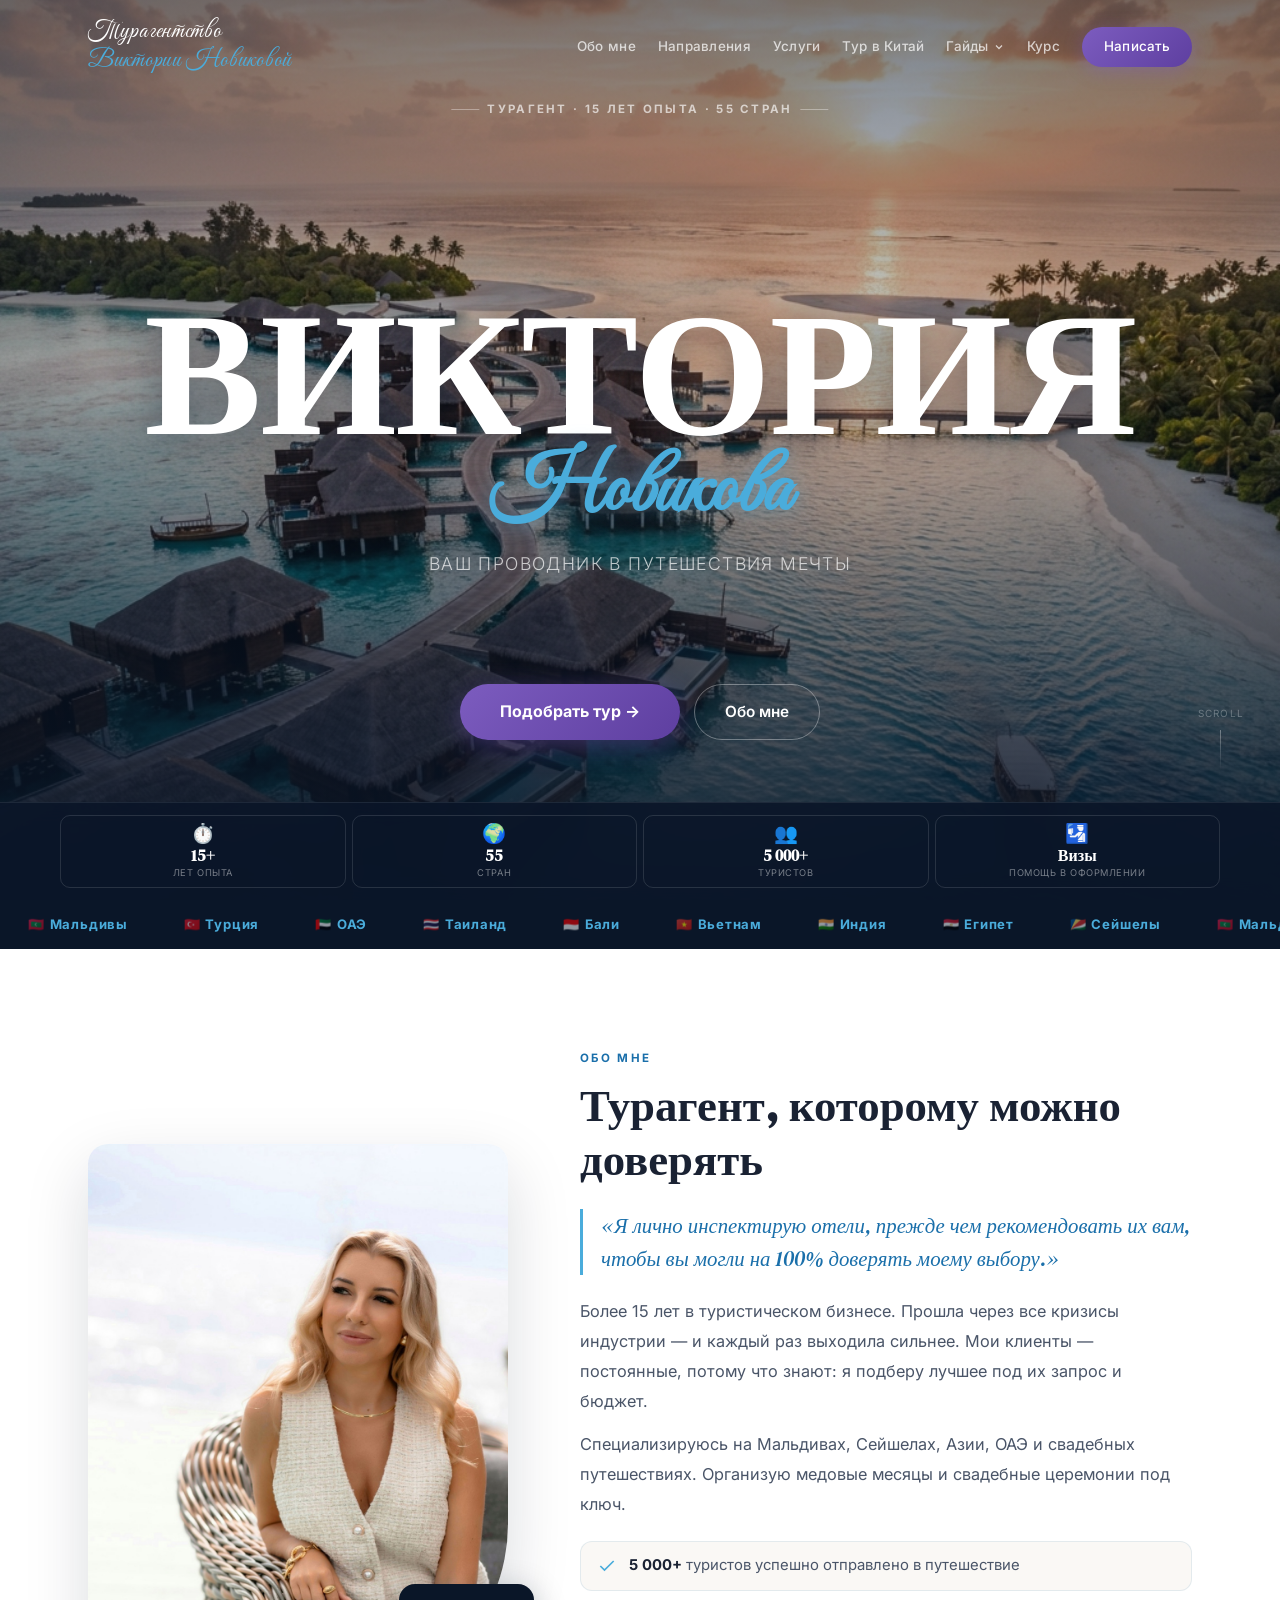
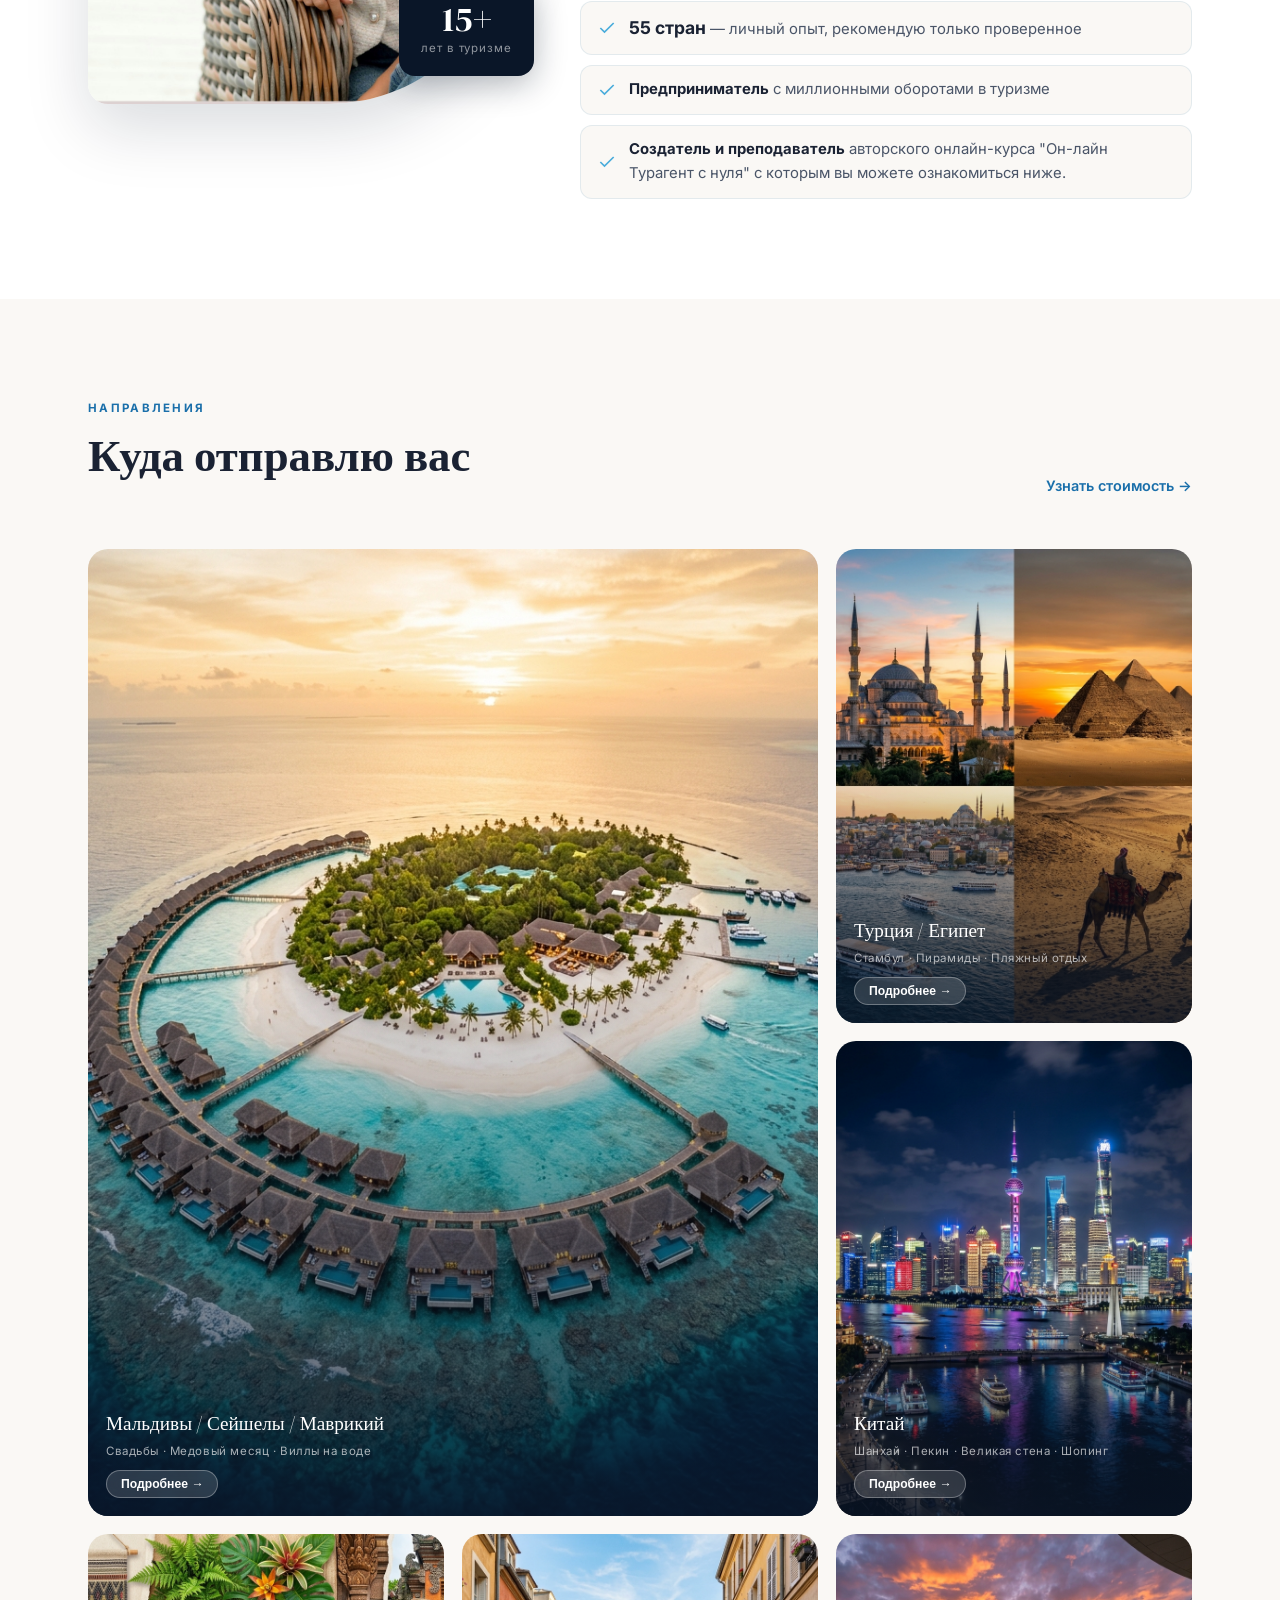
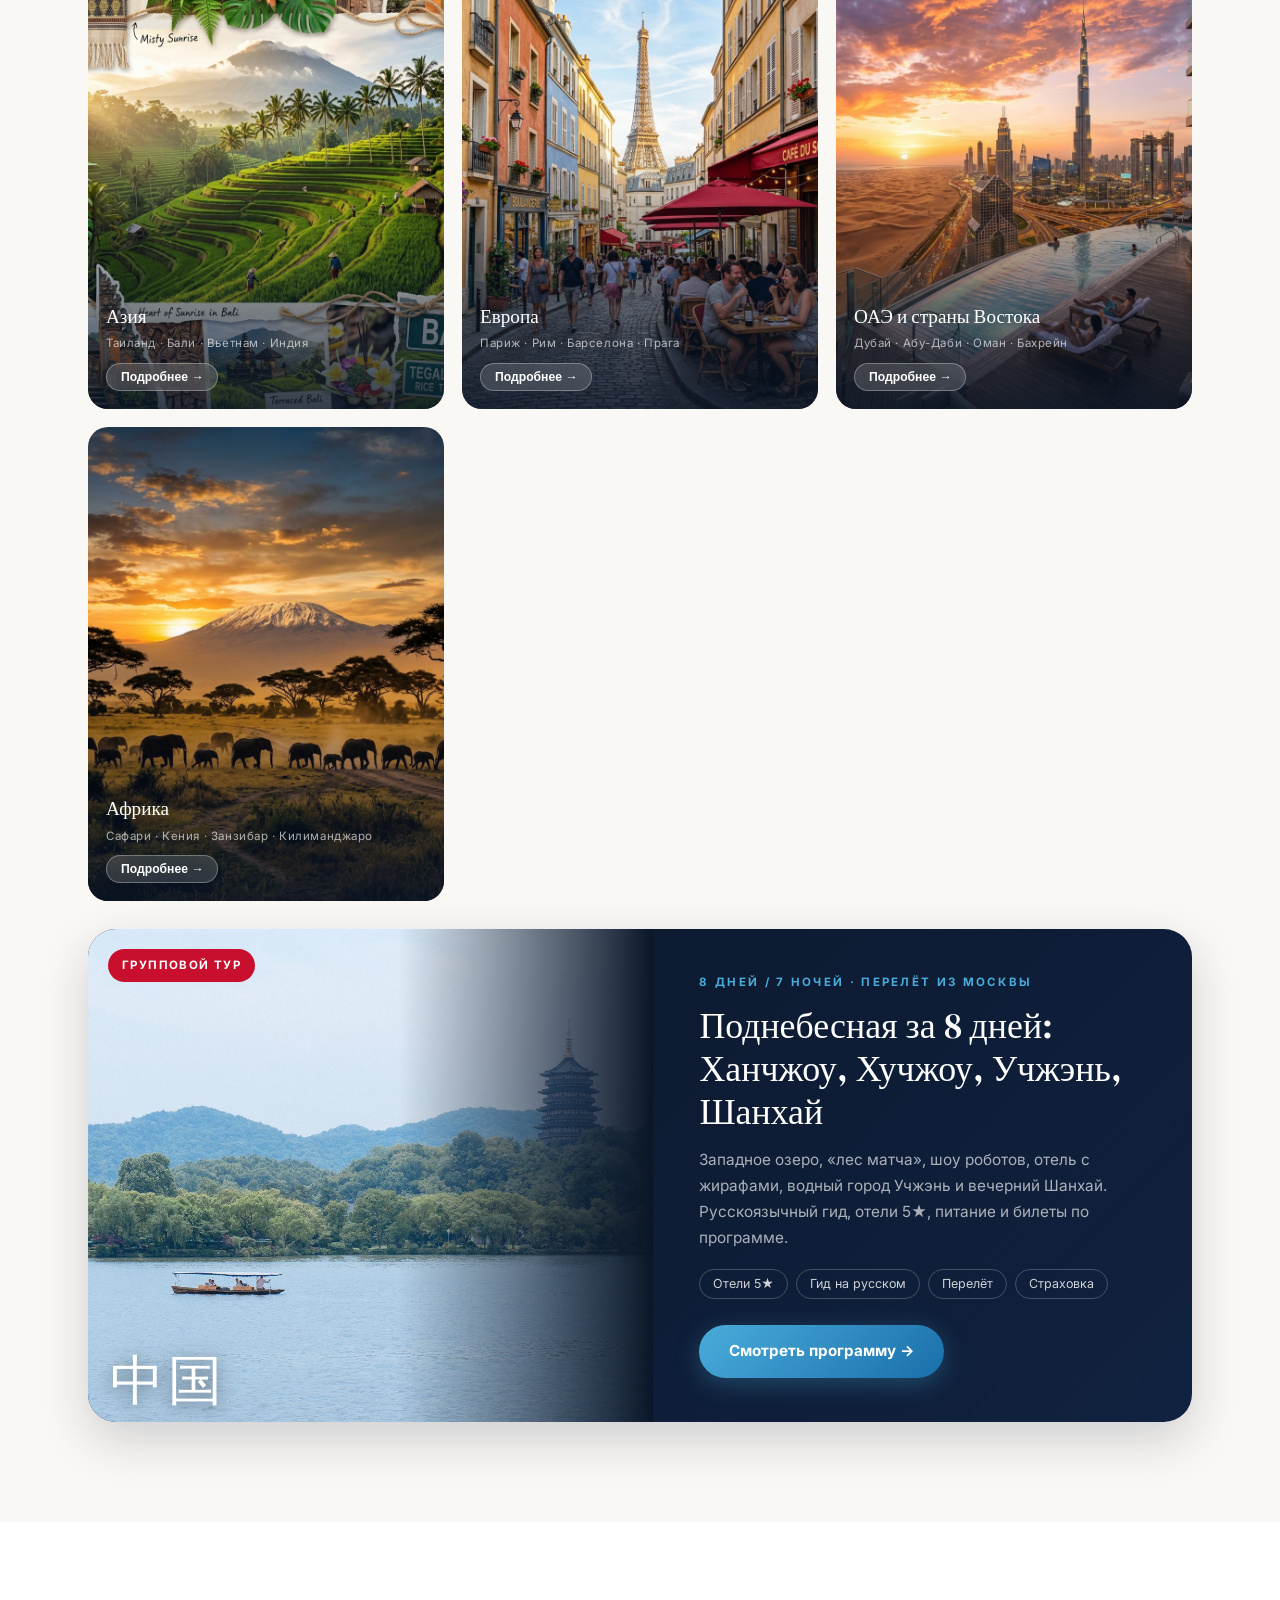
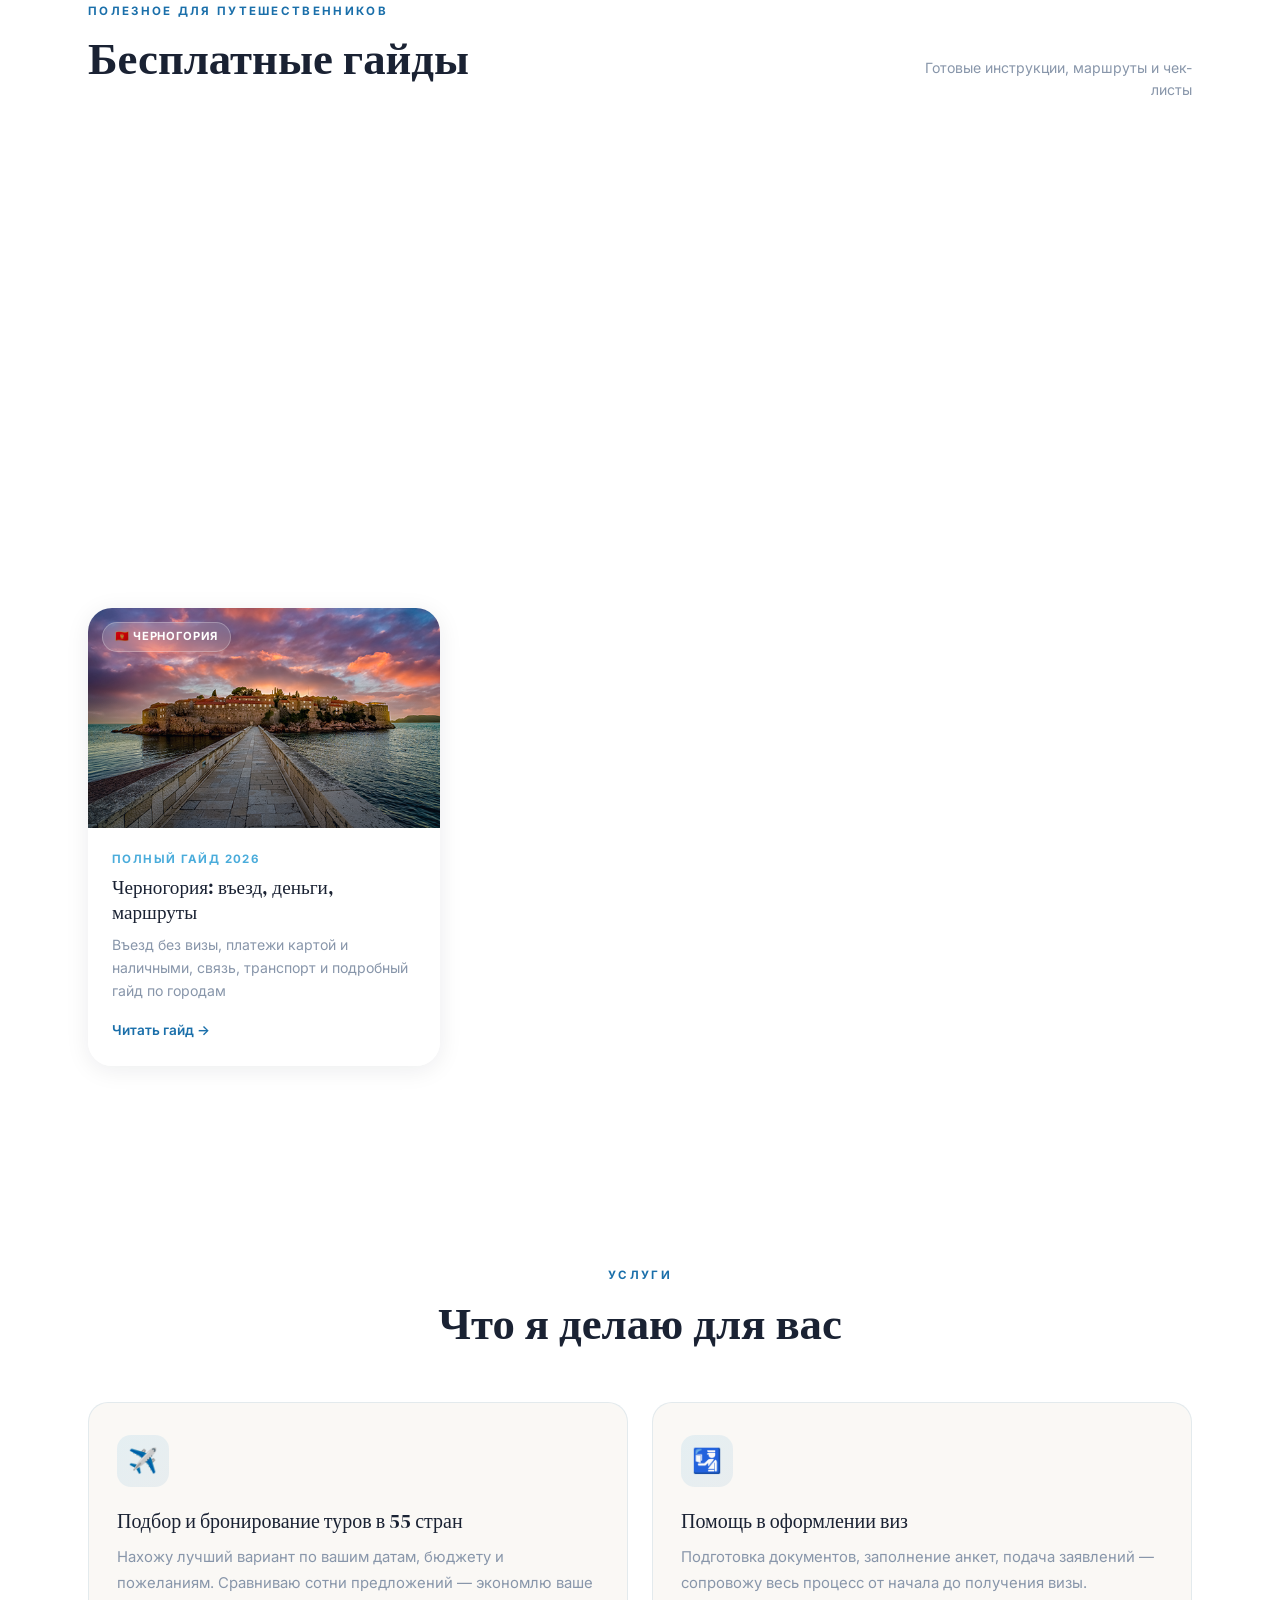
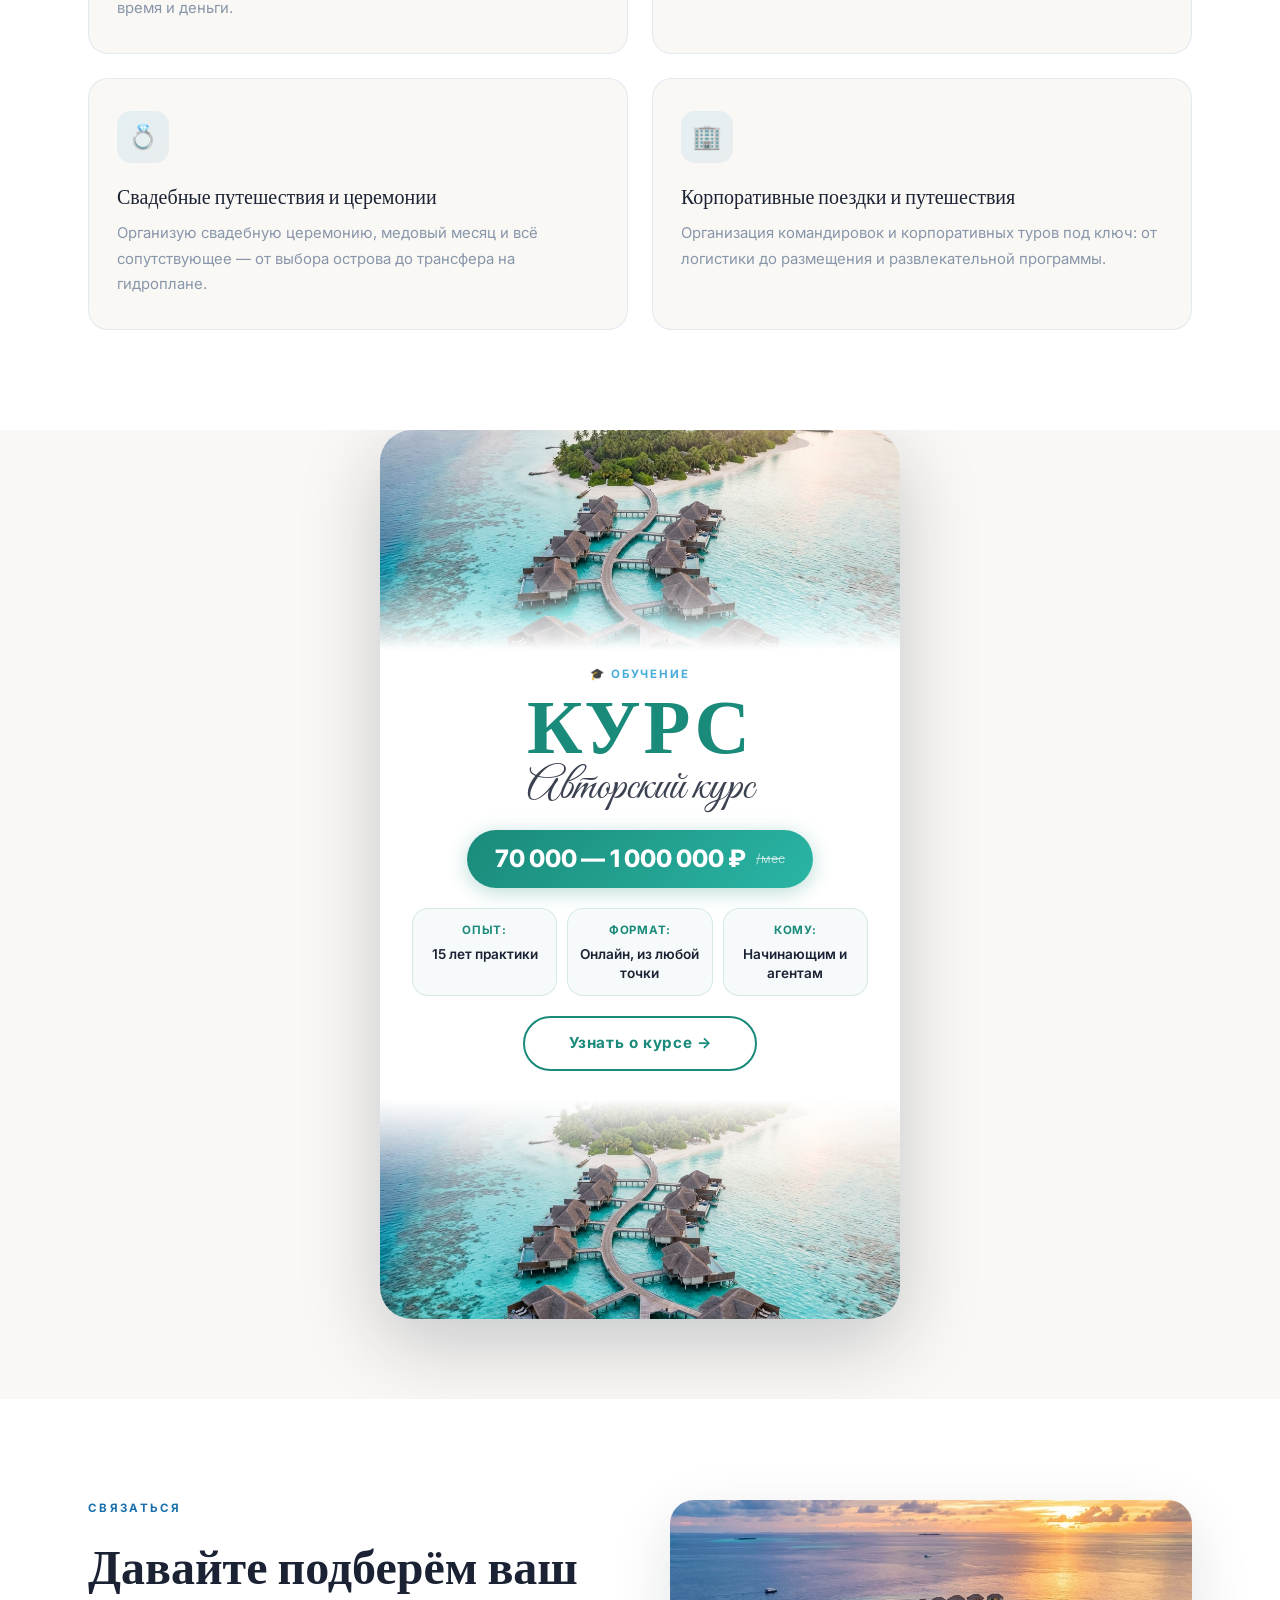
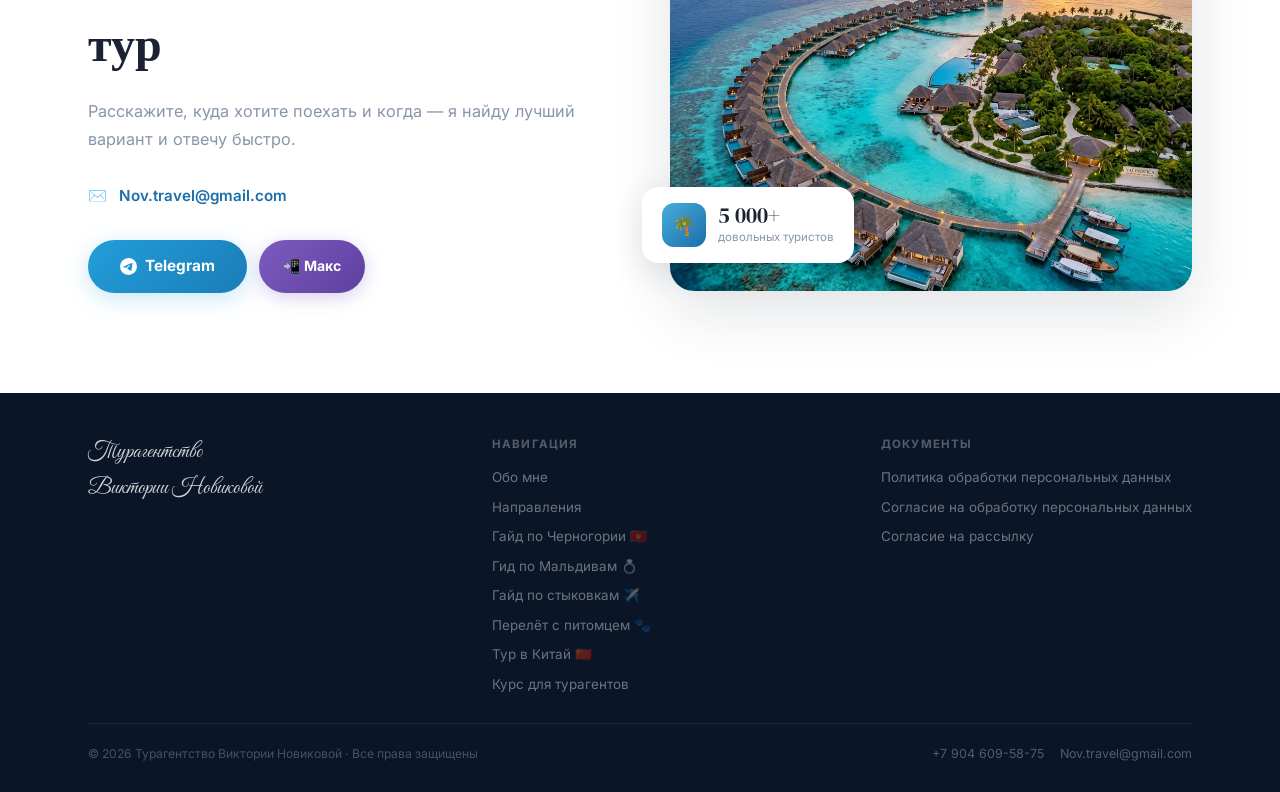
==== commit 87d71bdc: "Remove WhatsApp buttons and phone numbers from site (keep Telegram, footer phone and legal requisite" ====
--- a/index.html
+++ b/index.html
@@ -592,10 +592,6 @@
       <p id="destModalDesc"></p>
       <ul id="destModalList"></ul>
       <div class="dest-modal-btns">
-        <a href="https://wa.me/79046095875?text=%D0%98%D0%BD%D1%82%D0%B5%D1%80%D0%B5%D1%81%D1%83%D0%B5%D1%82%20%D0%BD%D0%B0%D0%BF%D1%80%D0%B0%D0%B2%D0%BB%D0%B5%D0%BD%D0%B8%D0%B5" target="_blank" class="btn-dm-wa">
-          <svg width="16" height="16" viewBox="0 0 24 24" fill="currentColor"><path d="M12 0C5.373 0 0 5.373 0 12c0 2.136.561 4.14 1.533 5.874L0 24l6.291-1.65A11.937 11.937 0 0012 24c6.627 0 12-5.373 12-12S18.627 0 12 0zm0 21.818a9.817 9.817 0 01-5.003-1.372l-.36-.213-3.733.978.995-3.638-.234-.374A9.815 9.815 0 012.182 12C2.182 6.578 6.578 2.182 12 2.182c5.421 0 9.818 4.396 9.818 9.818 0 5.421-4.397 9.818-9.818 9.818z"/></svg>
-          WhatsApp
-        </a>
         <a href="https://t.me/Vika_Igorevna" target="_blank" class="btn-dm-tg">
           <svg width="16" height="16" viewBox="0 0 24 24" fill="currentColor"><path d="M11.944 0A12 12 0 0 0 0 12a12 12 0 0 0 12 12 12 12 0 0 0 12-12A12 12 0 0 0 12 0a12 12 0 0 0-.056 0zm4.962 7.224c.1-.002.321.023.465.14a.506.506 0 0 1 .171.325c.016.093.036.306.02.472-.18 1.898-.962 6.502-1.36 8.627-.168.9-.499 1.201-.82 1.23-.696.065-1.225-.46-1.9-.902-1.056-.693-1.653-1.124-2.678-1.8-1.185-.78-.417-1.21.258-1.91.177-.184 3.247-2.977 3.307-3.23.007-.032.014-.15-.056-.212s-.174-.041-.249-.024c-.106.024-1.793 1.14-5.061 3.345-.48.33-.913.49-1.302.48-.428-.008-1.252-.241-1.865-.44-.752-.245-1.349-.374-1.297-.789.027-.216.325-.437.893-.663 3.498-1.524 5.83-2.529 6.998-3.014 3.332-1.386 4.025-1.627 4.476-1.635z"/></svg>
           Telegram
@@ -759,10 +755,6 @@
           <div class="contact-row">✉️ <a href="mailto:Nov.travel@gmail.com">Nov.travel@gmail.com</a></div>
         </div>
         <div class="contact-btns">
-          <a href="https://wa.me/79046095875?text=%D0%97%D0%B4%D1%80%D0%B0%D0%B2%D1%81%D1%82%D0%B2%D1%83%D0%B9%D1%82%D0%B5!%20%D0%A5%D0%BE%D1%87%D1%83%20%D0%BF%D0%BE%D0%B4%D0%BE%D0%B1%D1%80%D0%B0%D1%82%D1%8C%20%D1%82%D1%83%D1%80" target="_blank" class="btn-wa">
-            <svg width="17" height="17" viewBox="0 0 24 24" fill="currentColor"><path d="M12 0C5.373 0 0 5.373 0 12c0 2.136.561 4.14 1.533 5.874L0 24l6.291-1.65A11.937 11.937 0 0012 24c6.627 0 12-5.373 12-12S18.627 0 12 0zm0 21.818a9.817 9.817 0 01-5.003-1.372l-.36-.213-3.733.978.995-3.638-.234-.374A9.815 9.815 0 012.182 12C2.182 6.578 6.578 2.182 12 2.182c5.421 0 9.818 4.396 9.818 9.818 0 5.421-4.397 9.818-9.818 9.818z"/></svg>
-            WhatsApp
-          </a>
           <a href="https://t.me/Vika_Igorevna" target="_blank" class="btn-tg">
             <svg width="17" height="17" viewBox="0 0 24 24" fill="currentColor"><path d="M11.944 0A12 12 0 0 0 0 12a12 12 0 0 0 12 12 12 12 0 0 0 12-12A12 12 0 0 0 12 0a12 12 0 0 0-.056 0zm4.962 7.224c.1-.002.321.023.465.14a.506.506 0 0 1 .171.325c.016.093.036.306.02.472-.18 1.898-.962 6.502-1.36 8.627-.168.9-.499 1.201-.82 1.23-.696.065-1.225-.46-1.9-.902-1.056-.693-1.653-1.124-2.678-1.8-1.185-.78-.417-1.21.258-1.91.177-.184 3.247-2.977 3.307-3.23.007-.032.014-.15-.056-.212s-.174-.041-.249-.024c-.106.024-1.793 1.14-5.061 3.345-.48.33-.913.49-1.302.48-.428-.008-1.252-.241-1.865-.44-.752-.245-1.349-.374-1.297-.789.027-.216.325-.437.893-.663 3.498-1.524 5.83-2.529 6.998-3.014 3.332-1.386 4.025-1.627 4.476-1.635z"/></svg>
             Telegram
